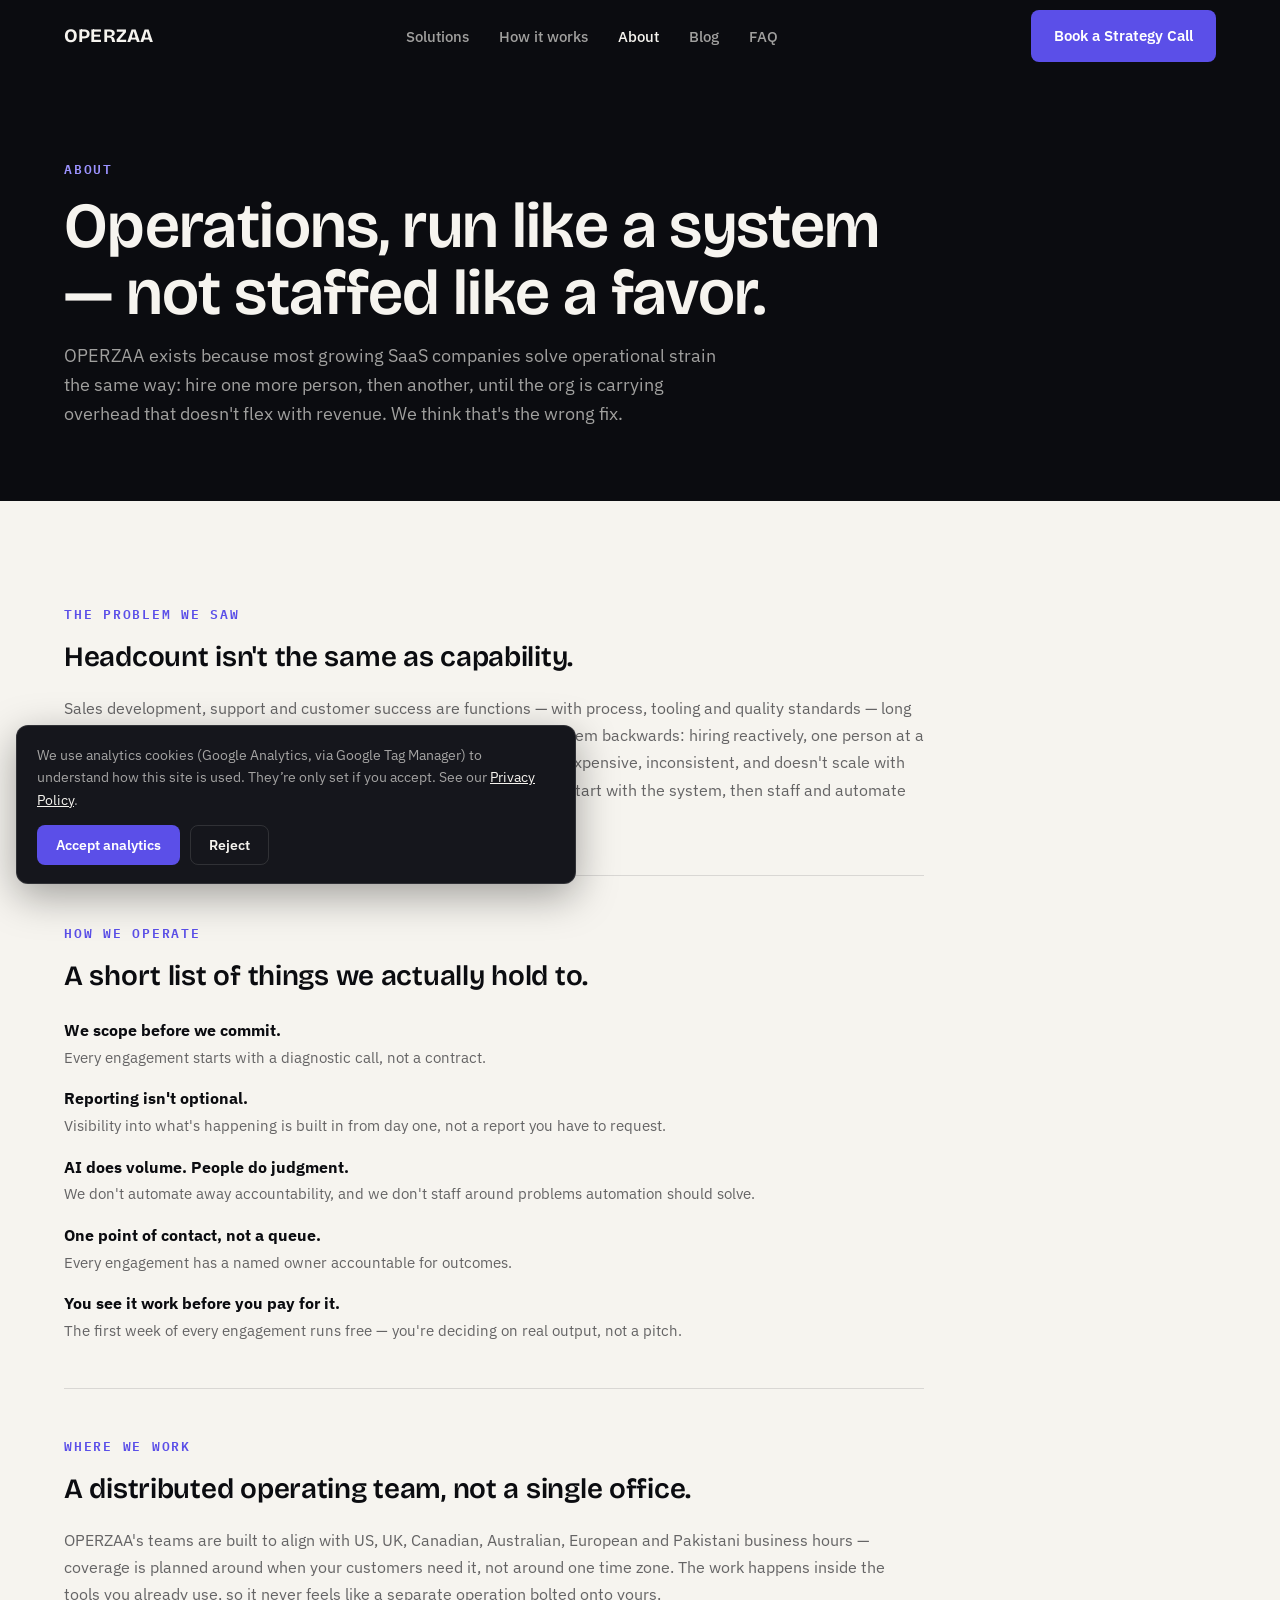
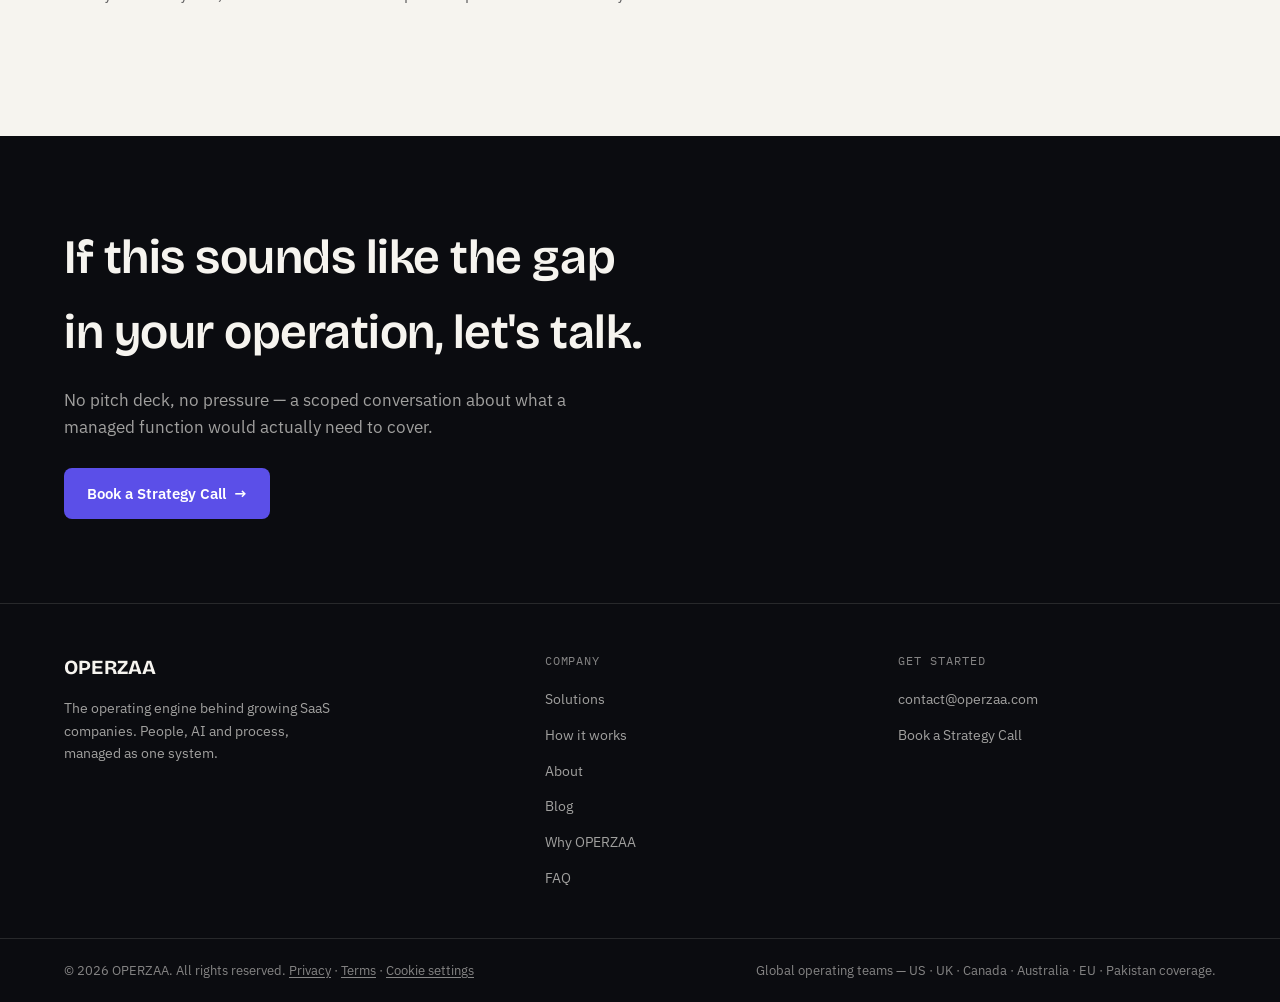
==== about/index.html @ 8b97b8bc "Mention Pakistan in coverage copy on home and about pages Co-Authored-By: Claude Opus 5.5 <noreply@a" ====
<!doctype html>
<html lang="en">
<head>
<meta charset="utf-8">
<meta name="viewport" content="width=device-width, initial-scale=1">
<!-- Google Consent Mode v2 defaults (must run before GTM) + Google Tag Manager -->
<script>
  window.dataLayer = window.dataLayer || [];
  function gtag(){dataLayer.push(arguments);}
  gtag('consent', 'default', {ad_storage:'denied', ad_user_data:'denied', ad_personalization:'denied', analytics_storage:'denied', functionality_storage:'granted', security_storage:'granted', wait_for_update:500});
  try{ if(localStorage.getItem('oz_consent') === 'granted' && navigator.globalPrivacyControl !== true){ gtag('consent', 'update', {analytics_storage:'granted'}); } }catch(e){}
  dataLayer.push({'gtm.start': new Date().getTime(), event: 'gtm.js'});
</script>
<script async src="https://www.googletagmanager.com/gtm.js?id=GTM-ML9MT3TP"></script>
<!-- End Google Tag Manager -->
<title>About — OPERZAA</title>
<meta name="description" content="OPERZAA exists because most growing SaaS companies solve operational strain by hiring one more person at a time. We think that's the wrong fix — here's our approach instead.">
<link rel="icon" href="/favicon.svg" type="image/svg+xml">
<link rel="canonical" href="https://operzaa.com/about/">
<meta property="og:type" content="website">
<meta property="og:url" content="https://operzaa.com/about/">
<meta property="og:title" content="About — OPERZAA">
<meta property="og:description" content="Operations, run like a system — not staffed like a favor.">
<meta name="twitter:card" content="summary">
<meta name="twitter:title" content="About — OPERZAA">
<meta name="twitter:description" content="Operations, run like a system — not staffed like a favor.">
<link rel="preconnect" href="https://fonts.googleapis.com">
<link rel="preconnect" href="https://fonts.gstatic.com" crossorigin>
<link rel="preload" as="style" href="https://fonts.googleapis.com/css2?family=Bricolage+Grotesque:opsz,wght@12..96,500;12..96,600;12..96,700&family=IBM+Plex+Sans:wght@400;500;600&family=IBM+Plex+Mono:wght@500;600&display=swap">
<link rel="stylesheet" href="https://fonts.googleapis.com/css2?family=Bricolage+Grotesque:opsz,wght@12..96,500;12..96,600;12..96,700&family=IBM+Plex+Sans:wght@400;500;600&family=IBM+Plex+Mono:wght@500;600&display=swap" media="print" onload="this.media='all'">
<noscript><link rel="stylesheet" href="https://fonts.googleapis.com/css2?family=Bricolage+Grotesque:opsz,wght@12..96,500;12..96,600;12..96,700&family=IBM+Plex+Sans:wght@400;500;600&family=IBM+Plex+Mono:wght@500;600&display=swap"></noscript>
<style id="site-css">:root{--ink-950:#0B0C10;--ink-900:#15161C;--ink-800:#1F212A;--paper-050:#F6F4EF;--paper-100:#EDEAE1;--paper-200:#E1DDD1;--accent:#5B4FE8;--accent-soft:#9C93FF;--accent-dim:#3A32A6;--good:#2E9E6D;--attention:#B4700C;--on-dark-primary: var(--paper-050);--on-dark-secondary: rgba(246,244,239,.64);--on-dark-faint: rgba(246,244,239,.52);--on-dark-border: rgba(246,244,239,.12);--on-dark-surface: var(--ink-900);--on-dark-surface-2: var(--ink-800);--on-light-primary: var(--ink-950);--on-light-secondary: rgba(11,12,16,.62);--on-light-faint: rgba(11,12,16,.58);--on-light-border: rgba(11,12,16,.12);--on-light-surface: #FFFFFF;--on-light-surface-2: var(--paper-100);--font-display:'Bricolage Grotesque','Hanken Grotesk',system-ui,sans-serif;--font-body:'IBM Plex Sans',system-ui,sans-serif;--font-mono:'IBM Plex Mono','SFMono-Regular',monospace;--gutter: clamp(20px,5vw,64px);--maxw: 1320px;--radius: 10px}*,*::before,*::after{box-sizing:border-box}html{scroll-behavior:smooth}@media (prefers-reduced-motion: reduce){html{scroll-behavior:auto}*{animation-duration:0.001ms !important;animation-iteration-count:1 !important;transition-duration:0.001ms !important}}body{margin:0;background: var(--paper-050);color: var(--on-light-primary);font-family: var(--font-body);font-size:16px;line-height:1.55;-webkit-font-smoothing:antialiased}img{max-width:100%;display:block}h1,h2,h3,h4{font-family:var(--font-display);margin:0;text-wrap:balance;letter-spacing:-0.01em}p{margin:0}a{color:inherit}::selection{background:var(--accent);color:#fff}.mono{font-family:var(--font-mono);letter-spacing:.02em}.eyebrow{font-family:var(--font-mono);font-size:12.5px;letter-spacing:.14em;text-transform:uppercase;font-weight:600}.num{font-variant-numeric:tabular-nums}.zone{padding-block: clamp(64px,10vw,120px)}.zone-tight{padding-block: clamp(44px,7vw,84px)}.wrap{max-width:var(--maxw);margin-inline:auto;padding-inline:var(--gutter)}.z-dark{background:var(--ink-950);color:var(--on-dark-primary)}.z-light{background:var(--paper-050);color:var(--on-light-primary)}.z-ink900{background:var(--ink-900);color:var(--on-dark-primary)}.grid{display:grid;gap:32px}.stack{display:flex;flex-direction:column}.btn{display:inline-flex;align-items:center;gap:8px;font-family:var(--font-body);font-weight:600;font-size:15px;padding:13px 22px;border-radius:8px;border:1px solid transparent;cursor:pointer;text-decoration:none;white-space:nowrap;transition:transform .15s ease,background .15s ease,border-color .15s ease,opacity .15s ease}.btn:active{transform:translateY(1px)}.btn-accent{background:var(--accent);color:#fff}.btn-accent:hover{background:#4C41D6}.btn-ghost-dark{border-color:var(--on-dark-border);color:var(--on-dark-primary);background:transparent}.btn-ghost-dark:hover{border-color:rgba(246,244,239,.32);background:rgba(246,244,239,.04)}.btn-ghost-light{border-color:var(--on-light-border);color:var(--on-light-primary);background:transparent}.btn-ghost-light:hover{border-color:rgba(11,12,16,.28);background:rgba(11,12,16,.03)}.btn-arrow{transition:transform .15s ease}.btn:hover .btn-arrow{transform:translateX(3px)}.section-head{max-width:760px}.section-head .eyebrow{display:block;margin-bottom:14px}.section-head h2{font-size:clamp(28px,3.4vw,40px);font-weight:600;line-height:1.12}.section-head p.lede{margin-top:16px;font-size:17px;line-height:1.6}.on-dark .section-head .eyebrow{color:var(--accent-soft)}.on-light .section-head .eyebrow{color:var(--accent)}.on-dark .section-head p.lede{color:var(--on-dark-secondary)}.on-light .section-head p.lede{color:var(--on-light-secondary)}.reveal{opacity:1;transform:none}@media (prefers-reduced-motion: no-preference){.reveal.reveal-armed{opacity:0;transform:translateY(14px);transition:opacity .6s ease,transform .6s ease}.reveal.reveal-armed.is-visible{opacity:1;transform:none}}.nav{position:fixed;top:0;left:0;right:0;z-index:100;border-bottom:1px solid transparent;transition:background .25s ease,border-color .25s ease,backdrop-filter .25s ease}.nav.is-scrolled{background:rgba(11,12,16,.78);backdrop-filter:blur(10px);border-bottom-color: var(--on-dark-border)}.nav-inner{max-width:var(--maxw);margin-inline:auto;padding-inline:var(--gutter);height:72px;display:flex;align-items:center;justify-content:space-between;gap:24px}.wordmark{font-family:var(--font-display);font-weight:700;font-size:19px;letter-spacing:.01em;color:var(--on-dark-primary);text-decoration:none}.nav-links{display:flex;align-items:center;gap:30px;list-style:none;margin:0;padding:0}.nav-links a{font-size:14.5px;font-weight:500;text-decoration:none;color:var(--on-dark-secondary);transition:color .15s ease}.nav-links a:hover{color:var(--on-dark-primary)}.nav-cta{display:none}@media (min-width:860px){.nav-cta{display:inline-flex}}.nav-links{display:none}@media (min-width:860px){.nav-links{display:flex}}.hero{padding-top:calc(72px + clamp(48px,8vw,96px));padding-bottom:clamp(64px,9vw,110px);background: radial-gradient(1100px 520px at 82% -8%,rgba(91,79,232,.20),transparent 60%),var(--ink-950)}.hero-grid{display:grid;gap:56px;align-items:center}@media (min-width:980px){.hero-grid{grid-template-columns:1.05fr .95fr}}.hero-eyebrow{color:var(--accent-soft);margin-bottom:22px}.hero h1{font-size:clamp(36px,5.2vw,58px);font-weight:600;line-height:1.05;color:var(--on-dark-primary)}.hero-sub{margin-top:22px;max-width:520px;font-size:17.5px;line-height:1.65;color:var(--on-dark-secondary);border-left:2px solid var(--on-dark-border);padding-left:16px}.hero-ctas{display:flex;flex-wrap:wrap;gap:14px;margin-top:34px}.hero-guarantee{margin-top:18px;font-size:13.5px;color:var(--on-dark-faint)}.ops-panel{background:var(--ink-900);border:1px solid var(--on-dark-border);border-radius:14px;overflow:hidden;box-shadow:0 40px 80px -40px rgba(0,0,0,.6)}.ops-head{display:flex;align-items:center;justify-content:space-between;gap:12px;padding:16px 20px;border-bottom:1px solid var(--on-dark-border)}.ops-title{font-size:13.5px;font-weight:600;color:var(--on-dark-primary)}.ops-tag{display:inline-flex;align-items:center;gap:7px;font-size:11px;font-weight:600;letter-spacing:.06em;text-transform:uppercase;color:var(--on-dark-faint)}.ops-dot{width:6px;height:6px;border-radius:50%;background:var(--accent-soft)}@media (prefers-reduced-motion: no-preference){.ops-dot{animation:pulse 2.4s ease-in-out infinite}}@keyframes pulse{0%,100%{opacity:1}50%{opacity:.35}}.ops-body{padding:20px}.ops-stats{display:grid;grid-template-columns:repeat(3,1fr);gap:1px;background:var(--on-dark-border);border:1px solid var(--on-dark-border);border-radius:10px;overflow:hidden}.ops-stat{background:var(--ink-900);padding:14px 16px}.ops-stat .lbl{font-size:11px;color:var(--on-dark-faint);text-transform:uppercase;letter-spacing:.06em;font-weight:600}.ops-stat .val{font-family:var(--font-mono);font-size:22px;font-weight:600;color:var(--on-dark-primary);margin-top:6px}.ops-stat .delta{font-size:12px;margin-top:4px;font-weight:600}.ops-stat .delta.good{color:var(--good)}.ops-fn-list{display:flex;flex-direction:column;gap:1px;background:var(--on-dark-border);border:1px solid var(--on-dark-border);border-radius:10px;overflow:hidden}.ops-fn-row{display:grid;grid-template-columns:auto 1fr auto;align-items:center;gap:12px;background:var(--ink-900);padding:11px 14px}.ops-fn-name{font-size:12.5px;font-weight:600;color:var(--on-dark-primary);min-width:108px}.ops-fn-metric{font-family:var(--font-mono);font-size:12px;color:var(--on-dark-faint);text-align:right}.ops-spark{margin-top:18px}.ops-spark .lbl{font-size:11px;color:var(--on-dark-faint);text-transform:uppercase;letter-spacing:.06em;font-weight:600;margin-bottom:10px;display:block}.ops-queue{margin-top:18px;display:flex;flex-direction:column;gap:8px}.ops-row{display:flex;align-items:center;gap:10px;font-size:13px;color:var(--on-dark-secondary);padding:9px 10px;border:1px solid var(--on-dark-border);border-radius:8px}.pill{font-size:10.5px;font-weight:700;letter-spacing:.05em;text-transform:uppercase;padding:3px 8px;border-radius:20px;display:inline-flex;align-items:center;gap:5px;flex-shrink:0}.pill::before{content:'';width:6px;height:6px;border-radius:50%;background:currentColor}.pill-good{background:rgba(46,158,109,.14);color:#3BB37E}.pill-progress{background:rgba(156,147,255,.16);color:var(--accent-soft)}.pill-attention{background:rgba(180,112,12,.16);color:#E0A64C}.ops-row .rt{margin-left:auto;font-family:var(--font-mono);font-size:11.5px;color:var(--on-dark-faint)}.ops-caption{margin-top:16px;font-size:11.5px;color:var(--on-dark-faint);font-style:italic}.ops-funnel{margin-top:18px;display:flex;flex-direction:column;gap:8px}.ops-funnel-row{display:grid;grid-template-columns:112px 1fr 40px;align-items:center;gap:10px}.ops-funnel-row .fl{font-size:12px;color:var(--on-dark-secondary)}.ops-funnel-track{height:8px;background:rgba(246,244,239,.07);border-radius:4px;overflow:hidden}.ops-funnel-fill{height:100%;border-radius:4px;background:linear-gradient(90deg,var(--accent-dim),var(--accent))}.ops-funnel-row .fv{font-family:var(--font-mono);font-size:12px;color:var(--on-dark-faint);text-align:right}.strip{border-top:1px solid var(--on-dark-border)}.strip-inner{display:grid;gap:22px}@media (min-width:760px){.strip-inner{grid-template-columns:repeat(3,1fr)}}.strip-item{font-size:14.5px;color:var(--on-dark-secondary);padding-block:22px;border-top:1px solid var(--on-dark-border)}@media (min-width:760px){.strip-item{border-top:none;border-left:1px solid var(--on-dark-border);padding-left:22px;padding-block:0}.strip-item:first-child{border-left:none;padding-left:0}}.strip-item strong{display:block;color:var(--on-dark-primary);font-weight:600;margin-bottom:4px}.cascade-dark{background:var(--ink-950);color:var(--on-dark-primary);padding-top:clamp(72px,10vw,120px);padding-bottom:0}.cascade-line{display:flex;flex-direction:column;align-items:flex-start;gap:0;max-width:760px}.cascade-step{position:relative;padding-left:34px;padding-block:20px}.cascade-step::before{content:'';position:absolute;left:5px;top:28px;width:9px;height:9px;border-radius:50%;background:var(--on-dark-faint);border:2px solid var(--ink-950)}.cascade-step::after{content:'';position:absolute;left:9px;top:38px;bottom:-20px;width:1px;background:var(--on-dark-border)}.cascade-step:last-child::after{display:none}.cascade-step p{font-size:clamp(19px,2.4vw,25px);font-weight:500;color:var(--on-dark-primary);line-height:1.35}.cascade-step.symptoms p{font-size:16.5px;font-weight:400;color:var(--on-dark-secondary);line-height:1.7;max-width:600px}.cascade-pivot{position:relative;margin-top:8px;background:var(--paper-050);color:var(--on-light-primary);border-radius:22px 22px 0 0;padding:clamp(48px,7vw,72px) 0 clamp(56px,8vw,90px)}.cascade-pivot::before{content:'';position:absolute;left:34px;top:-1px;width:1px;height:36px;background:var(--accent)}.cascade-brand{padding-left:34px;position:relative}.cascade-brand::before{content:'';position:absolute;left:5px;top:8px;width:11px;height:11px;border-radius:50%;background:var(--accent);box-shadow:0 0 0 5px rgba(91,79,232,.16)}.cascade-brand .word{font-family:var(--font-display);font-weight:700;font-size:clamp(28px,4vw,40px);letter-spacing:.01em}.cascade-brand .desc{margin-top:10px;font-size:16.5px;color:var(--on-light-secondary);max-width:520px}.cascade-outcome{margin-top:30px;padding-left:34px;font-family:var(--font-display);font-weight:600;font-size:clamp(24px,3vw,32px);color:var(--on-light-primary);max-width:640px;text-wrap:balance}.model-flow{display:flex;flex-direction:column;align-items:center;margin-top:56px;text-align:center}.model-node-label{font-family:var(--font-mono);font-size:12px;font-weight:600;letter-spacing:.06em;text-transform:uppercase;color:var(--on-light-secondary);border:1px solid var(--on-light-border);border-radius:20px;padding:9px 20px;background:var(--on-light-surface);display:inline-block}.model-connector{width:1px;height:30px;background:var(--on-light-border)}.model-core{margin-block:2px;display:flex;flex-direction:column;align-items:center}.model-core-word{font-family:var(--font-display);font-weight:700;font-size:clamp(26px,3.6vw,36px);color:var(--on-light-primary);letter-spacing:.01em}.model-core-caption{margin-top:8px;font-size:13px;color:var(--accent);font-weight:600}.model-functions-wrap{position:relative;width:100%;max-width:940px;margin-top:30px;padding-top:28px;border-top:1px solid var(--accent)}.model-functions{display:grid;grid-template-columns:repeat(5,1fr);gap:14px}@media (max-width:900px){.model-functions{grid-template-columns:repeat(2,1fr)}}@media (max-width:520px){.model-functions{grid-template-columns:1fr}}.model-fn{position:relative;border:1px solid var(--on-light-border);border-radius:12px;padding:18px 16px;background:var(--on-light-surface);text-align:left}.model-fn::before{content:'';position:absolute;top:-29px;left:50%;width:1px;height:28px;background:var(--accent);transform:translateX(-50%)}@media (max-width:900px){.model-fn::before{display:none}.model-functions-wrap{border-top-color:var(--on-light-border)}.model-fn{border-top:2px solid var(--accent)}}.fn-label{display:block;font-size:14.5px;font-weight:600;color:var(--on-light-primary)}.fn-desc{display:block;margin-top:6px;font-size:12.5px;color:var(--on-light-secondary)}.tabs{display:flex;flex-wrap:wrap;gap:8px;margin-top:44px;border-bottom:1px solid var(--on-light-border);padding-bottom:0}.tab-btn{font-family:var(--font-body);font-weight:600;font-size:14.5px;padding:12px 4px;margin-right:26px;background:none;border:none;cursor:pointer;color:var(--on-light-faint);border-bottom:2px solid transparent;margin-bottom:-1px;transition:color .15s ease,border-color .15s ease}.tab-btn:hover{color:var(--on-light-primary)}.tab-btn[aria-selected="true"]{color:var(--on-light-primary);border-bottom-color:var(--accent)}.tab-panel{display:none;padding-top:34px}.tab-panel.is-active{display:block}.tab-panel .intro{font-size:18px;line-height:1.6;max-width:660px;color:var(--on-light-primary)}.cap-list{display:flex;flex-wrap:wrap;gap:9px;margin-top:24px}.cap-tag{font-size:13px;font-weight:500;padding:8px 14px;border-radius:20px;border:1px solid var(--on-light-border);color:var(--on-light-secondary);background:var(--on-light-surface)}.team-banner{margin-top:56px;padding:28px 30px;border:1px solid var(--on-light-border);border-radius:14px;background:var(--paper-100);display:grid;gap:16px}@media (min-width:760px){.team-banner{grid-template-columns:auto 1fr;align-items:center}}.team-banner .kicker{font-family:var(--font-mono);font-size:11.5px;font-weight:600;letter-spacing:.08em;text-transform:uppercase;color:var(--accent);white-space:nowrap}.team-banner p{font-size:15px;line-height:1.6;color:var(--on-light-secondary)}.team-banner strong{color:var(--on-light-primary)}.split{display:grid;gap:0;margin-top:52px;border:1px solid var(--on-dark-border);border-radius:14px;overflow:hidden}@media (min-width:820px){.split{grid-template-columns:1fr 1fr}}.split-col{padding:34px 32px}.split-col.human{background:var(--ink-900)}.split-col.ai{background:var(--ink-950);border-top:1px solid var(--on-dark-border)}@media (min-width:820px){.split-col.ai{border-top:none;border-left:1px solid var(--on-dark-border)}}.split-col .kicker{font-family:var(--font-mono);font-size:12px;letter-spacing:.1em;text-transform:uppercase;font-weight:600;color:var(--accent-soft)}.split-col h3{margin-top:14px;font-size:22px;font-weight:600;color:var(--on-dark-primary)}.split-col ul{list-style:none;margin:18px 0 0;padding:0;display:flex;flex-direction:column;gap:11px}.split-col li{font-size:14.5px;color:var(--on-dark-secondary);padding-left:18px;position:relative}.split-col li::before{content:'—';position:absolute;left:0;color:var(--on-dark-faint)}.split-note{padding:22px 32px;background:var(--ink-800);font-size:14px;color:var(--on-dark-secondary);border-top:1px solid var(--on-dark-border)}.split-note strong{color:var(--on-dark-primary)}.steps{margin-top:48px;display:grid;gap:0}.step{display:grid;grid-template-columns:56px 1fr;gap:24px;padding-block:26px;border-top:1px solid var(--on-light-border)}.step:last-child{border-bottom:1px solid var(--on-light-border)}.step .idx{font-family:var(--font-mono);font-size:14px;color:var(--accent);font-weight:600;padding-top:2px}.step h3{font-size:18px;font-weight:600}.step p{margin-top:8px;font-size:14.5px;line-height:1.65;color:var(--on-light-secondary);max-width:600px}.fit-grid{display:grid;gap:16px;margin-top:40px}@media (min-width:760px){.fit-grid{grid-template-columns:1fr 1fr}}.fit-item{display:flex;gap:14px;padding:20px 22px;border:1px solid var(--on-light-border);border-radius:12px;background:var(--on-light-surface)}.fit-check{flex-shrink:0;width:20px;height:20px;margin-top:2px;color:var(--accent)}.fit-item p{font-size:14.5px;line-height:1.55;color:var(--on-light-secondary)}.fit-item strong{color:var(--on-light-primary);display:block;font-size:14.5px;margin-bottom:3px}.quad{display:grid;gap:1px;background:var(--on-dark-border);border:1px solid var(--on-dark-border);border-radius:14px;overflow:hidden;margin-top:48px}@media (min-width:760px){.quad{grid-template-columns:repeat(2,1fr)}}.quad-item{background:var(--ink-900);padding:28px 30px}.quad-item .not{font-size:14px;color:var(--on-dark-faint);text-decoration:line-through;text-decoration-color:rgba(246,244,239,.3)}.quad-item .is{margin-top:8px;font-family:var(--font-display);font-size:20px;font-weight:600;color:var(--on-dark-primary)}.fit-line{margin-top:32px;font-size:14.5px;line-height:1.6;color:var(--on-dark-secondary);max-width:680px}.proof-box{margin-top:40px;border:1px solid var(--on-light-border);border-radius:14px;padding:clamp(28px,4vw,44px);background:var(--on-light-surface);display:grid;gap:28px}@media (min-width:900px){.proof-box{grid-template-columns:1fr 1fr}}.proof-box h3{font-size:20px;font-weight:600;max-width:360px}.proof-list{display:flex;flex-direction:column;gap:16px}.proof-list-item{display:flex;gap:12px;font-size:14.5px;line-height:1.6;color:var(--on-light-secondary)}.proof-list-item .mk{font-family:var(--font-mono);color:var(--accent);font-weight:600;flex-shrink:0}.faq{margin-top:40px;border-top:1px solid var(--on-light-border)}.faq details{border-bottom:1px solid var(--on-light-border);padding-block:20px}.faq summary{cursor:pointer;list-style:none;display:flex;align-items:center;justify-content:space-between;gap:20px;font-size:16.5px;font-weight:500;color:var(--on-light-primary)}.faq summary::-webkit-details-marker{display:none}.faq summary .plus{font-family:var(--font-mono);font-size:20px;color:var(--on-light-faint);flex-shrink:0;transition:transform .2s ease}.faq details[open] summary .plus{transform:rotate(45deg)}.faq .a{margin-top:14px;font-size:14.5px;line-height:1.7;color:var(--on-light-secondary);max-width:680px}.final-cta{text-align:left}.final-cta h2{font-size:clamp(30px,4.4vw,48px);font-weight:600;max-width:720px;color:var(--on-dark-primary)}.final-cta p.lede{margin-top:18px;font-size:17px;color:var(--on-dark-secondary);max-width:560px}.final-ctas{display:flex;flex-wrap:wrap;gap:14px;margin-top:34px}.footer{border-top:1px solid var(--on-dark-border)}.footer-top{display:grid;gap:36px;padding-block:48px}@media (min-width:760px){.footer-top{grid-template-columns:1.4fr 1fr 1fr}}.footer-brand .wordmark{font-size:20px}.footer-brand p{margin-top:14px;font-size:14px;color:var(--on-dark-secondary);max-width:280px;line-height:1.6}.footer-col .h{font-family:var(--font-mono);font-size:11.5px;letter-spacing:.08em;text-transform:uppercase;color:var(--on-dark-faint);margin-bottom:16px}.footer-col ul{list-style:none;margin:0;padding:0;display:flex;flex-direction:column;gap:11px}.footer-col a{font-size:14px;color:var(--on-dark-secondary);text-decoration:none}.footer-col a:hover{color:var(--on-dark-primary)}.footer-bottom{display:flex;flex-wrap:wrap;gap:12px;justify-content:space-between;padding-block:22px;border-top:1px solid var(--on-dark-border);font-size:12.5px;color:var(--on-dark-faint)}.on-light .eyebrow{color:var(--accent)}.on-dark .eyebrow{color:var(--accent-soft)}.section-head h2,.section-head h1{font-size:clamp(28px,3.4vw,40px);font-weight:600;line-height:1.12;font-family:var(--font-display);margin:0;text-wrap:balance;letter-spacing:-0.01em}.nav-mobile{display:block;position:relative}@media (min-width:860px){.nav-mobile{display:none}}.nav-mobile summary{list-style:none;cursor:pointer;color:var(--on-dark-primary);width:32px;height:32px;display:flex;align-items:center;justify-content:center}.nav-mobile summary::-webkit-details-marker{display:none}.nav-burger-lines{display:flex;flex-direction:column;gap:5px;width:20px}.nav-burger-lines span{display:block;height:1.5px;background:var(--on-dark-primary);border-radius:1px}.nav-mobile[open] .nav-burger-lines span:nth-child(1){transform:translateY(6.5px) rotate(45deg)}.nav-mobile[open] .nav-burger-lines span:nth-child(2){opacity:0}.nav-mobile[open] .nav-burger-lines span:nth-child(3){transform:translateY(-6.5px) rotate(-45deg)}.nav-mobile-panel{position:fixed;top:72px;left:0;right:0;background:var(--ink-950);border-bottom:1px solid var(--on-dark-border);padding:8px var(--gutter) 24px;display:flex;flex-direction:column}.nav-mobile-panel a{padding:14px 0;font-size:16px;font-weight:500;color:var(--on-dark-secondary);text-decoration:none;border-bottom:1px solid var(--on-dark-border)}.nav-mobile-panel a:last-of-type{border-bottom:none}.nav-mobile-panel .btn{margin-top:16px;justify-content:center}.nav-links a[aria-current="page"]{color:var(--on-dark-primary)}.page-header{padding-top:calc(72px + clamp(44px,8vw,88px));padding-bottom:clamp(44px,7vw,72px)}.page-header .section-head{max-width:920px}.page-header .section-head h1{font-size:clamp(38px,5.6vw,64px);line-height:1.04}.page-header .section-head p.lede{max-width:660px;font-size:18px}.solutions-detail{display:flex;flex-direction:column;margin-top:8px}.solution-block{padding-block:44px;border-top:1px solid var(--on-light-border)}.solution-block:first-child{border-top:none;padding-top:16px}.solution-block-head{display:flex;flex-direction:column;gap:10px;max-width:760px}.solution-block-head h2{font-size:clamp(22px,2.6vw,28px);font-weight:600}.solution-intro{margin-top:14px;font-size:16px;line-height:1.65;color:var(--on-light-secondary);max-width:740px}.page-cta{margin-top:56px;display:flex;justify-content:flex-start}.workflow-stages{display:flex;align-items:stretch;gap:0;margin-top:2px;flex-wrap:wrap}.wf-stage{flex:1 1 190px;min-width:170px;background:var(--ink-950);border:1px solid var(--on-dark-border);border-radius:10px;padding:16px;display:flex;flex-direction:column;gap:8px}.wf-num{font-family:var(--font-mono);font-size:11px;color:var(--on-dark-faint);font-weight:600}.wf-pill{align-self:flex-start;font-size:10px;font-weight:700;letter-spacing:.05em;text-transform:uppercase;padding:3px 9px;border-radius:20px}.wf-pill-in{background:rgba(246,244,239,.10);color:var(--on-dark-secondary)}.wf-pill-ai{background:rgba(156,147,255,.18);color:var(--accent-soft)}.wf-pill-handoff{background:rgba(180,112,12,.16);color:#E0A64C}.wf-pill-human{background:rgba(46,158,109,.16);color:var(--good)}.wf-desc{font-size:13px;color:var(--on-dark-primary);line-height:1.5}.wf-meta{font-size:11px;color:var(--on-dark-faint);font-family:var(--font-mono);margin-top:auto;padding-top:4px}.wf-arrow{display:flex;align-items:center;justify-content:center;padding-inline:8px;color:var(--on-dark-faint);font-size:16px;flex:0 0 auto}@media (max-width:760px){.workflow-stages{flex-direction:column}.wf-arrow{transform:rotate(90deg);padding-block:2px;align-self:center}}.steps-detail{display:flex;flex-direction:column;margin-top:8px}.step-detail{padding-block:40px;border-top:1px solid var(--on-light-border)}.step-detail:first-child{border-top:none;padding-top:16px}.step-detail-head{display:flex;align-items:baseline;gap:16px}.step-detail-head .idx{font-family:var(--font-mono);font-size:14px;color:var(--accent);font-weight:600}.step-detail-head h2{font-size:clamp(20px,2.4vw,26px);font-weight:600}.step-detail-body{margin-top:12px;font-size:16px;line-height:1.65;color:var(--on-light-secondary);max-width:740px}.step-sub{display:grid;gap:20px;margin-top:22px;max-width:860px}@media (min-width:700px){.step-sub{grid-template-columns:1fr 1fr}}.step-sub-label{display:block;font-family:var(--font-mono);font-size:11px;font-weight:600;letter-spacing:.06em;text-transform:uppercase;color:var(--on-light-faint);margin-bottom:6px}.step-sub p{font-size:13.5px;line-height:1.6;color:var(--on-light-secondary)}.diag-list{display:flex;flex-direction:column;gap:16px;margin-top:32px;max-width:820px}.diag-item{display:flex;gap:14px;font-size:15px;line-height:1.6;color:var(--on-dark-secondary)}.diag-item .mk{font-family:var(--font-mono);color:var(--accent-soft);font-weight:600;flex-shrink:0}.about-block{padding-block:44px;border-top:1px solid var(--on-light-border);max-width:860px}.about-block:first-child{border-top:none;padding-top:16px}.about-block h2{margin-top:10px;font-size:clamp(22px,2.6vw,28px);font-weight:600}.about-block>p{margin-top:16px;font-size:16px;line-height:1.7;color:var(--on-light-secondary)}.principle-list{display:flex;flex-direction:column;gap:16px;margin-top:20px}.principle-item{font-size:15px;line-height:1.65;color:var(--on-light-secondary)}.principle-item strong{color:var(--on-light-primary);display:block;margin-bottom:2px;font-size:15.5px}.sol-preview-grid{display:grid;gap:14px;margin-top:40px}@media (min-width:700px){.sol-preview-grid{grid-template-columns:repeat(3,1fr)}}@media (min-width:1000px){.sol-preview-grid{grid-template-columns:repeat(5,1fr)}}.sol-preview-card{border:1px solid var(--on-light-border);border-radius:12px;padding:18px 16px;background:var(--on-light-surface)}.sol-preview-card .fn-label{display:block;font-size:14px;font-weight:600;color:var(--on-light-primary)}.sol-preview-card .fn-desc{display:block;margin-top:6px;font-size:12.5px;line-height:1.5;color:var(--on-light-secondary)}.blog-grid{display:flex;flex-direction:column;margin-top:8px}.blog-card{display:block;padding-block:32px;border-top:1px solid var(--on-light-border);text-decoration:none;color:inherit}.blog-card:first-child{border-top:none;padding-top:16px}.blog-card time{font-family:var(--font-mono);font-size:12px;font-weight:600;letter-spacing:.06em;text-transform:uppercase;color:var(--on-light-faint)}.blog-card h2{margin-top:10px;font-size:clamp(20px,2.4vw,26px);font-weight:600;color:var(--on-light-primary)}.blog-card p{margin-top:10px;font-size:15px;line-height:1.65;color:var(--on-light-secondary);max-width:700px}.blog-card .read-more{display:inline-block;margin-top:14px;font-size:13.5px;font-weight:600;color:var(--accent)}.blog-empty{padding-block:32px;border-top:1px solid var(--on-light-border);font-size:15px;color:var(--on-light-secondary);max-width:600px}.article-meta{display:flex;gap:10px;align-items:center;font-family:var(--font-mono);font-size:12px;font-weight:600;letter-spacing:.06em;text-transform:uppercase;color:var(--on-dark-faint)}.article-body{max-width:720px;margin-top:8px}.article-body p{font-size:16.5px;line-height:1.75;color:var(--on-light-secondary);margin-top:20px}.article-body p:first-child{margin-top:0}.article-body h2{margin-top:40px;font-size:clamp(21px,2.4vw,26px);font-weight:600;color:var(--on-light-primary)}.article-body strong{color:var(--on-light-primary)}.article-back{display:inline-block;margin-bottom:24px;font-size:13.5px;font-weight:600;color:var(--accent);text-decoration:none}.contact-grid{display:grid;gap:40px}@media (min-width:900px){.contact-grid{grid-template-columns:1.3fr .7fr;gap:64px}}.contact-form{display:grid;gap:18px;max-width:720px}@media (min-width:640px){.contact-form .row-2{display:grid;grid-template-columns:1fr 1fr;gap:18px}}.contact-form .row-2{display:grid;gap:18px}.field{display:flex;flex-direction:column;gap:7px}.field label{font-size:14px;font-weight:600;color:var(--on-light-primary)}.field .opt{font-weight:400;color:var(--on-light-faint)}.field input,.field select,.field textarea{font:inherit;font-size:16px;color:var(--on-light-primary);background:var(--on-light-surface);border:1px solid rgba(11,12,16,.28);border-radius:8px;padding:12px 14px;width:100%}.field textarea{min-height:140px;resize:vertical}.field input:focus,.field select:focus,.field textarea:focus{outline:2px solid var(--accent);outline-offset:1px;border-color:var(--accent)}.form-hp{position:absolute;left:-9999px;width:1px;height:1px;overflow:hidden}.form-note{font-size:13.5px;line-height:1.6;color:var(--on-light-secondary)}.form-note a{color:var(--accent)}.contact-form .btn{justify-self:start}.contact-aside{display:flex;flex-direction:column;gap:22px;font-size:15px;line-height:1.65;color:var(--on-light-secondary)}.contact-aside h2{font-size:20px;font-weight:600;color:var(--on-light-primary);margin-bottom:6px}.contact-aside a{color:var(--accent);font-weight:600}.cc-banner{position:fixed;left:16px;right:16px;bottom:16px;z-index:100;max-width:560px;background:var(--ink-900);color:var(--on-dark-primary);border:1px solid var(--on-dark-border);border-radius:12px;padding:18px 20px;box-shadow:0 12px 40px rgba(0,0,0,.35);font-size:14px;line-height:1.6}.cc-banner p{color:var(--on-dark-secondary)}.cc-banner a{color:var(--on-dark-primary)}.cc-actions{display:flex;flex-wrap:wrap;gap:10px;margin-top:14px}.cc-actions .btn{padding:10px 18px;font-size:14px}.cc-link{background:none;border:0;padding:0;font:inherit;color:inherit;text-decoration:underline;text-underline-offset:2px;cursor:pointer}</style>
</head>
<body>
<!-- Google Tag Manager (noscript) -->
<noscript><iframe src="https://www.googletagmanager.com/ns.html?id=GTM-ML9MT3TP" height="0" width="0" style="display:none;visibility:hidden"></iframe></noscript>
<!-- End Google Tag Manager (noscript) -->
<nav class="nav" id="nav">
  <div class="nav-inner">
    <a href="/" class="wordmark">OPERZAA</a>
    <ul class="nav-links" id="navLinks">
      <li><a href="/solutions/">Solutions</a></li>
      <li><a href="/how-it-works/">How it works</a></li>
      <li><a href="/about/" aria-current="page">About</a></li>
      <li><a href="/blog/">Blog</a></li>
      <li><a href="/#faq">FAQ</a></li>
    </ul>
    <a href="/contact/" class="btn btn-accent nav-cta">Book a Strategy Call</a>
    <details class="nav-mobile" id="navMobile">
      <summary aria-label="Open menu"><span class="nav-burger-lines"><span></span><span></span><span></span></span></summary>
      <div class="nav-mobile-panel">
        <a href="/solutions/">Solutions</a>
        <a href="/how-it-works/">How it works</a>
        <a href="/about/">About</a>
        <a href="/blog/">Blog</a>
        <a href="/#faq">FAQ</a>
        <a href="/contact/" class="btn btn-accent">Book a Strategy Call</a>
      </div>
    </details>
  </div>
</nav>
<main>
  <div class="page-header z-dark on-dark">
    <div class="wrap">
      <div class="section-head">
        <span class="eyebrow">About</span>
        <h1>Operations, run like a system — not staffed like a favor.</h1>
        <p class="lede">OPERZAA exists because most growing SaaS companies solve operational strain the same way: hire one more person, then another, until the org is carrying overhead that doesn't flex with revenue. We think that's the wrong fix.</p>
      </div>
    </div>
  </div>

  <section class="zone-tight z-light on-light">
    <div class="wrap">

      <div class="about-block">
        <span class="eyebrow">The problem we saw</span>
        <h2>Headcount isn't the same as capability.</h2>
        <p>Sales development, support and customer success are functions — with process, tooling and quality standards — long before they're a headcount line. Most growing SaaS companies build them backwards: hiring reactively, one person at a time, without the system around them. The result is a function that's expensive, inconsistent, and doesn't scale with the business. We built OPERZAA to fix that from the other direction — start with the system, then staff and automate around it.</p>
      </div>

      <div class="about-block">
        <span class="eyebrow">How we operate</span>
        <h2>A short list of things we actually hold to.</h2>
        <div class="principle-list">
          <div class="principle-item"><strong>We scope before we commit.</strong> Every engagement starts with a diagnostic call, not a contract.</div>
          <div class="principle-item"><strong>Reporting isn't optional.</strong> Visibility into what's happening is built in from day one, not a report you have to request.</div>
          <div class="principle-item"><strong>AI does volume. People do judgment.</strong> We don't automate away accountability, and we don't staff around problems automation should solve.</div>
          <div class="principle-item"><strong>One point of contact, not a queue.</strong> Every engagement has a named owner accountable for outcomes.</div>
          <div class="principle-item"><strong>You see it work before you pay for it.</strong> The first week of every engagement runs free — you're deciding on real output, not a pitch.</div>
        </div>
      </div>

      <div class="about-block">
        <span class="eyebrow">Where we work</span>
        <h2>A distributed operating team, not a single office.</h2>
        <p>OPERZAA's teams are built to align with US, UK, Canadian, Australian, European and Pakistani business hours — coverage is planned around when your customers need it, not around one time zone. The work happens inside the tools you already use, so it never feels like a separate operation bolted onto yours.</p>
      </div>

    </div>
  </section>

  <section class="zone-tight z-dark on-dark">
    <div class="wrap final-cta">
      <h2>If this sounds like the gap in your operation, let's talk.</h2>
      <p class="lede">No pitch deck, no pressure — a scoped conversation about what a managed function would actually need to cover.</p>
      <div class="final-ctas" style="margin-top:28px;">
        <a href="/contact/" class="btn btn-accent">Book a Strategy Call <span class="btn-arrow">→</span></a>
      </div>
    </div>
  </section>

</main>
  <footer class="footer z-dark on-dark">
    <div class="wrap footer-top">
      <div class="footer-brand">
        <a href="/" class="wordmark">OPERZAA</a>
        <p>The operating engine behind growing SaaS companies. People, AI and process, managed as one system.</p>
      </div>
      <div class="footer-col">
        <div class="h">Company</div>
        <ul>
          <li><a href="/solutions/">Solutions</a></li>
          <li><a href="/how-it-works/">How it works</a></li>
          <li><a href="/about/">About</a></li>
          <li><a href="/blog/">Blog</a></li>
          <li><a href="/#why-operzaa">Why OPERZAA</a></li>
          <li><a href="/#faq">FAQ</a></li>
        </ul>
      </div>
      <div class="footer-col">
        <div class="h">Get started</div>
        <ul>
          <li><a href="mailto:contact@operzaa.com">contact@operzaa.com</a></li>
          <li><a href="/contact/">Book a Strategy Call</a></li>
        </ul>
      </div>
    </div>
    <div class="wrap footer-bottom">
      <span>© 2026 OPERZAA. All rights reserved. <a href="/privacy/" style="color:inherit; text-decoration:underline; text-underline-offset:2px;">Privacy</a> · <a href="/terms/" style="color:inherit; text-decoration:underline; text-underline-offset:2px;">Terms</a> · <button type="button" class="cc-link" data-cookie-settings>Cookie settings</button></span>
      <span>Global operating teams — US · UK · Canada · Australia · EU · Pakistan coverage.</span>
    </div>
  </footer>
<script src="/assets/main.js" defer></script>
</body>
</html>
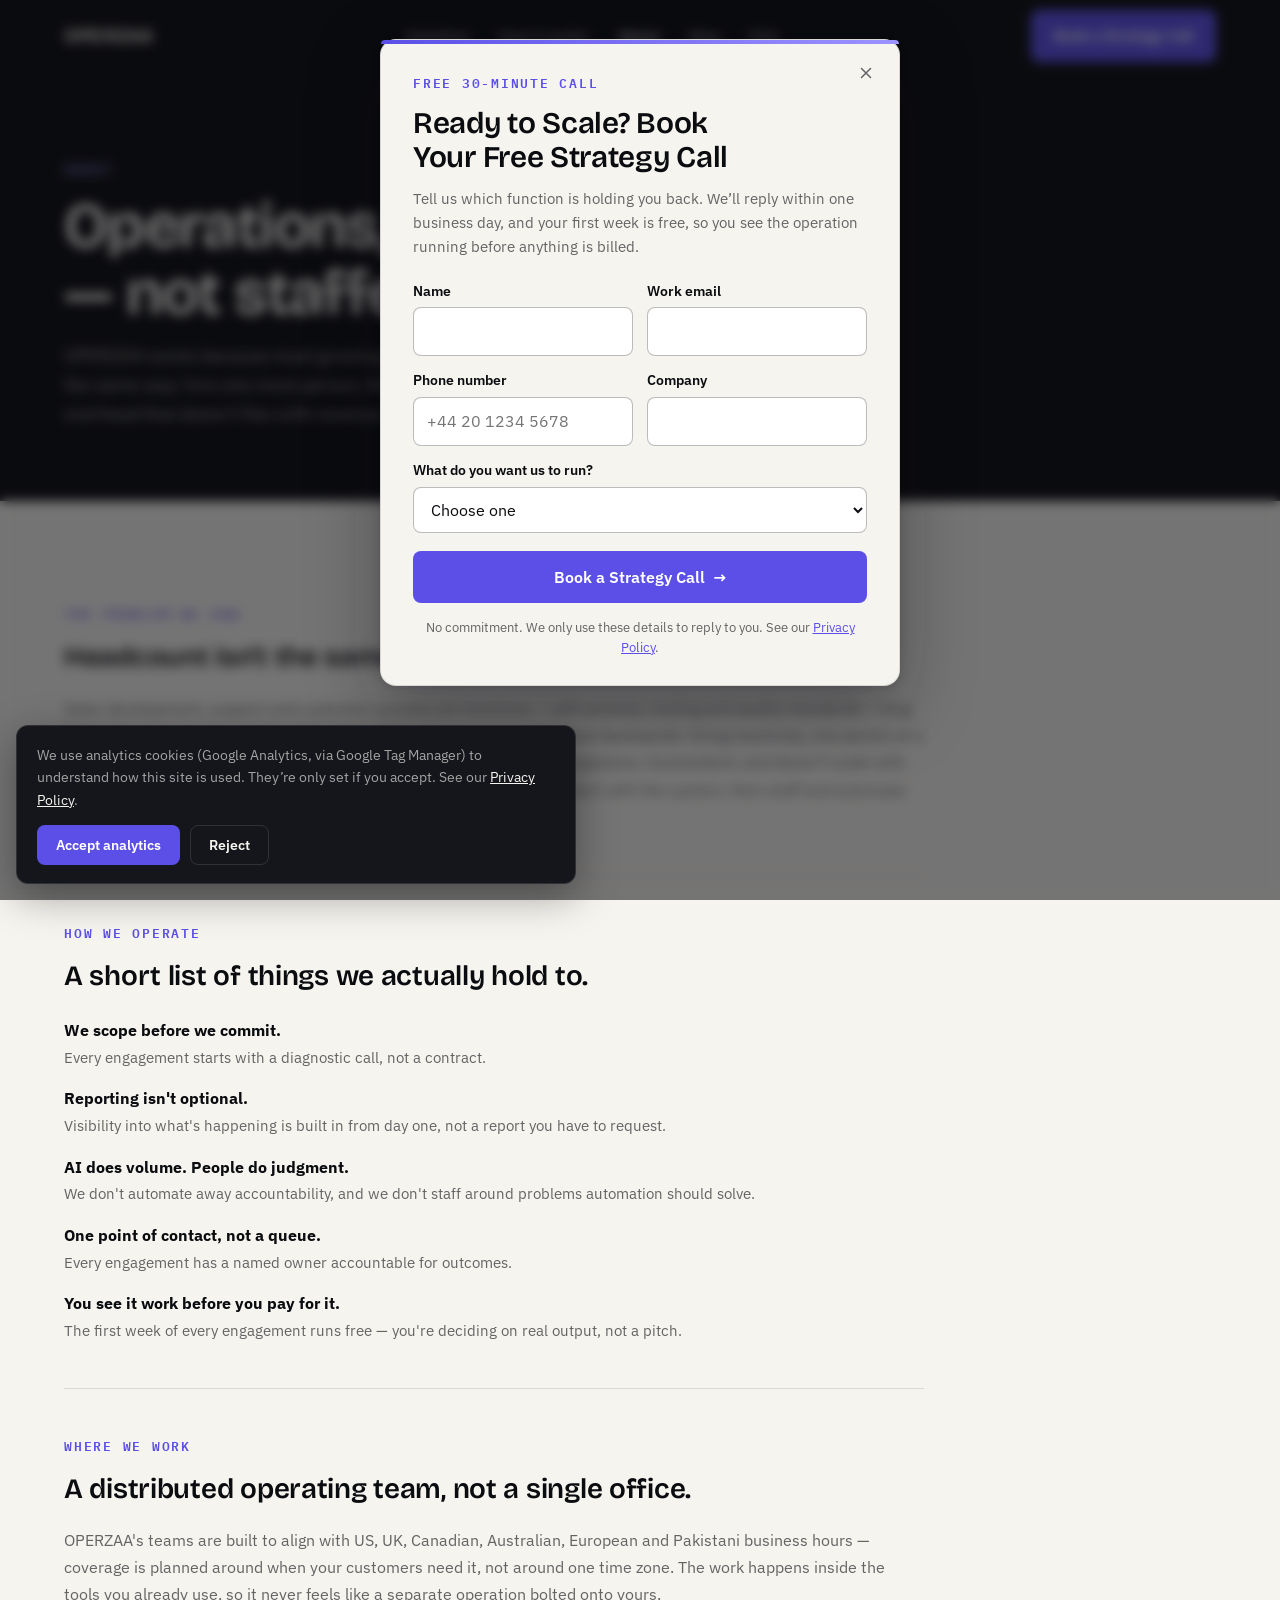
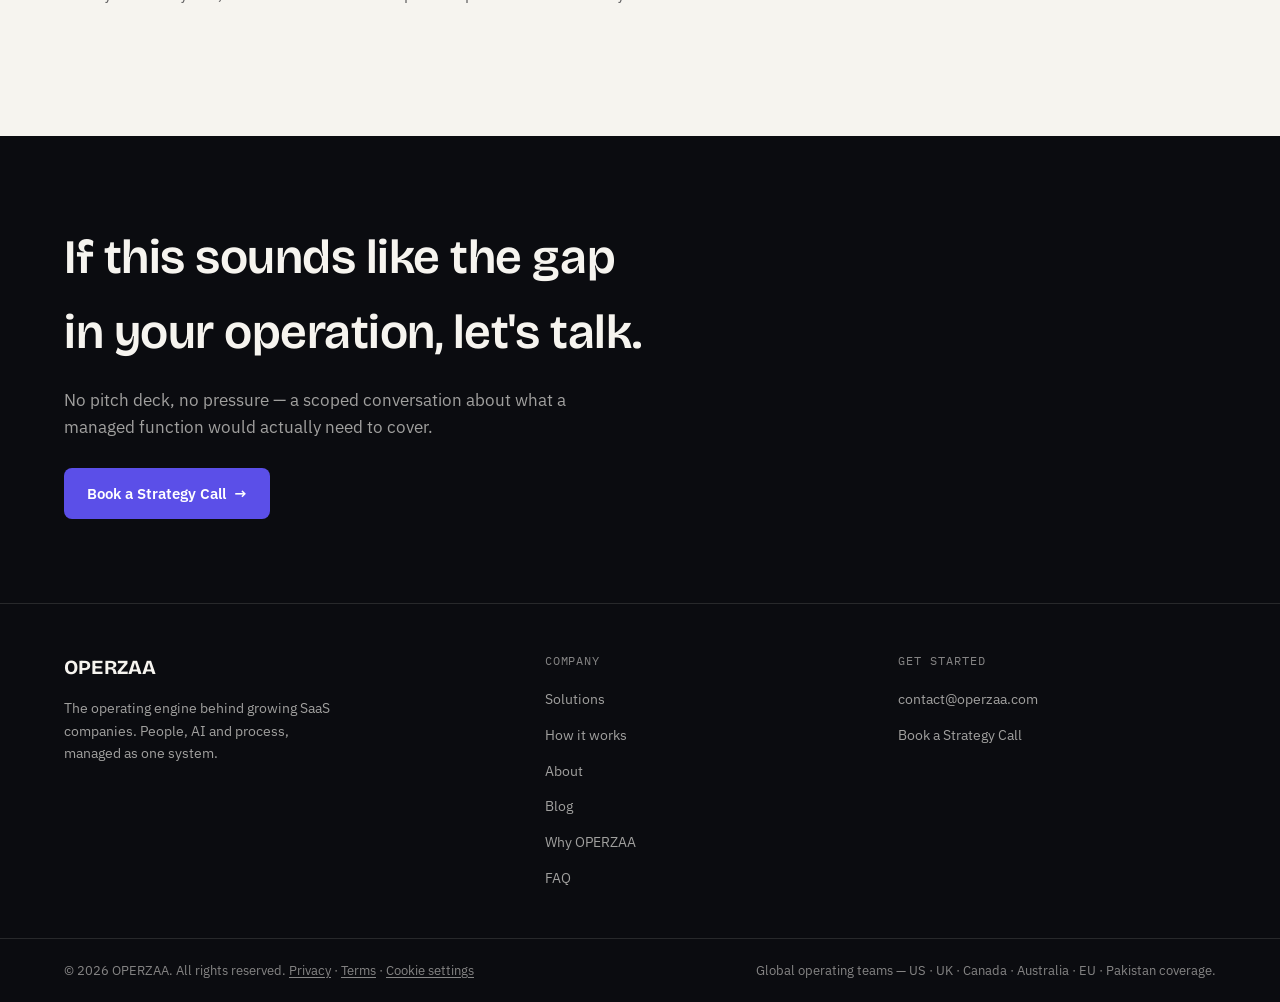
==== commit cd563943: "Fix horizontal overflow (white space on right) on small phones The home hero grid used an implicit a" ====
--- a/about/index.html
+++ b/about/index.html
@@ -12,6 +12,7 @@
   dataLayer.push({'gtm.start': new Date().getTime(), event: 'gtm.js'});
 </script>
 <script async src="https://www.googletagmanager.com/gtm.js?id=GTM-ML9MT3TP"></script>
+<script async src="https://www.googletagmanager.com/gtm.js?id=GTM-57Z5949Q"></script>
 <!-- End Google Tag Manager -->
 <title>About — OPERZAA</title>
 <meta name="description" content="OPERZAA exists because most growing SaaS companies solve operational strain by hiring one more person at a time. We think that's the wrong fix — here's our approach instead.">
@@ -29,11 +30,12 @@
 <link rel="preload" as="style" href="https://fonts.googleapis.com/css2?family=Bricolage+Grotesque:opsz,wght@12..96,500;12..96,600;12..96,700&family=IBM+Plex+Sans:wght@400;500;600&family=IBM+Plex+Mono:wght@500;600&display=swap">
 <link rel="stylesheet" href="https://fonts.googleapis.com/css2?family=Bricolage+Grotesque:opsz,wght@12..96,500;12..96,600;12..96,700&family=IBM+Plex+Sans:wght@400;500;600&family=IBM+Plex+Mono:wght@500;600&display=swap" media="print" onload="this.media='all'">
 <noscript><link rel="stylesheet" href="https://fonts.googleapis.com/css2?family=Bricolage+Grotesque:opsz,wght@12..96,500;12..96,600;12..96,700&family=IBM+Plex+Sans:wght@400;500;600&family=IBM+Plex+Mono:wght@500;600&display=swap"></noscript>
-<style id="site-css">:root{--ink-950:#0B0C10;--ink-900:#15161C;--ink-800:#1F212A;--paper-050:#F6F4EF;--paper-100:#EDEAE1;--paper-200:#E1DDD1;--accent:#5B4FE8;--accent-soft:#9C93FF;--accent-dim:#3A32A6;--good:#2E9E6D;--attention:#B4700C;--on-dark-primary: var(--paper-050);--on-dark-secondary: rgba(246,244,239,.64);--on-dark-faint: rgba(246,244,239,.52);--on-dark-border: rgba(246,244,239,.12);--on-dark-surface: var(--ink-900);--on-dark-surface-2: var(--ink-800);--on-light-primary: var(--ink-950);--on-light-secondary: rgba(11,12,16,.62);--on-light-faint: rgba(11,12,16,.58);--on-light-border: rgba(11,12,16,.12);--on-light-surface: #FFFFFF;--on-light-surface-2: var(--paper-100);--font-display:'Bricolage Grotesque','Hanken Grotesk',system-ui,sans-serif;--font-body:'IBM Plex Sans',system-ui,sans-serif;--font-mono:'IBM Plex Mono','SFMono-Regular',monospace;--gutter: clamp(20px,5vw,64px);--maxw: 1320px;--radius: 10px}*,*::before,*::after{box-sizing:border-box}html{scroll-behavior:smooth}@media (prefers-reduced-motion: reduce){html{scroll-behavior:auto}*{animation-duration:0.001ms !important;animation-iteration-count:1 !important;transition-duration:0.001ms !important}}body{margin:0;background: var(--paper-050);color: var(--on-light-primary);font-family: var(--font-body);font-size:16px;line-height:1.55;-webkit-font-smoothing:antialiased}img{max-width:100%;display:block}h1,h2,h3,h4{font-family:var(--font-display);margin:0;text-wrap:balance;letter-spacing:-0.01em}p{margin:0}a{color:inherit}::selection{background:var(--accent);color:#fff}.mono{font-family:var(--font-mono);letter-spacing:.02em}.eyebrow{font-family:var(--font-mono);font-size:12.5px;letter-spacing:.14em;text-transform:uppercase;font-weight:600}.num{font-variant-numeric:tabular-nums}.zone{padding-block: clamp(64px,10vw,120px)}.zone-tight{padding-block: clamp(44px,7vw,84px)}.wrap{max-width:var(--maxw);margin-inline:auto;padding-inline:var(--gutter)}.z-dark{background:var(--ink-950);color:var(--on-dark-primary)}.z-light{background:var(--paper-050);color:var(--on-light-primary)}.z-ink900{background:var(--ink-900);color:var(--on-dark-primary)}.grid{display:grid;gap:32px}.stack{display:flex;flex-direction:column}.btn{display:inline-flex;align-items:center;gap:8px;font-family:var(--font-body);font-weight:600;font-size:15px;padding:13px 22px;border-radius:8px;border:1px solid transparent;cursor:pointer;text-decoration:none;white-space:nowrap;transition:transform .15s ease,background .15s ease,border-color .15s ease,opacity .15s ease}.btn:active{transform:translateY(1px)}.btn-accent{background:var(--accent);color:#fff}.btn-accent:hover{background:#4C41D6}.btn-ghost-dark{border-color:var(--on-dark-border);color:var(--on-dark-primary);background:transparent}.btn-ghost-dark:hover{border-color:rgba(246,244,239,.32);background:rgba(246,244,239,.04)}.btn-ghost-light{border-color:var(--on-light-border);color:var(--on-light-primary);background:transparent}.btn-ghost-light:hover{border-color:rgba(11,12,16,.28);background:rgba(11,12,16,.03)}.btn-arrow{transition:transform .15s ease}.btn:hover .btn-arrow{transform:translateX(3px)}.section-head{max-width:760px}.section-head .eyebrow{display:block;margin-bottom:14px}.section-head h2{font-size:clamp(28px,3.4vw,40px);font-weight:600;line-height:1.12}.section-head p.lede{margin-top:16px;font-size:17px;line-height:1.6}.on-dark .section-head .eyebrow{color:var(--accent-soft)}.on-light .section-head .eyebrow{color:var(--accent)}.on-dark .section-head p.lede{color:var(--on-dark-secondary)}.on-light .section-head p.lede{color:var(--on-light-secondary)}.reveal{opacity:1;transform:none}@media (prefers-reduced-motion: no-preference){.reveal.reveal-armed{opacity:0;transform:translateY(14px);transition:opacity .6s ease,transform .6s ease}.reveal.reveal-armed.is-visible{opacity:1;transform:none}}.nav{position:fixed;top:0;left:0;right:0;z-index:100;border-bottom:1px solid transparent;transition:background .25s ease,border-color .25s ease,backdrop-filter .25s ease}.nav.is-scrolled{background:rgba(11,12,16,.78);backdrop-filter:blur(10px);border-bottom-color: var(--on-dark-border)}.nav-inner{max-width:var(--maxw);margin-inline:auto;padding-inline:var(--gutter);height:72px;display:flex;align-items:center;justify-content:space-between;gap:24px}.wordmark{font-family:var(--font-display);font-weight:700;font-size:19px;letter-spacing:.01em;color:var(--on-dark-primary);text-decoration:none}.nav-links{display:flex;align-items:center;gap:30px;list-style:none;margin:0;padding:0}.nav-links a{font-size:14.5px;font-weight:500;text-decoration:none;color:var(--on-dark-secondary);transition:color .15s ease}.nav-links a:hover{color:var(--on-dark-primary)}.nav-cta{display:none}@media (min-width:860px){.nav-cta{display:inline-flex}}.nav-links{display:none}@media (min-width:860px){.nav-links{display:flex}}.hero{padding-top:calc(72px + clamp(48px,8vw,96px));padding-bottom:clamp(64px,9vw,110px);background: radial-gradient(1100px 520px at 82% -8%,rgba(91,79,232,.20),transparent 60%),var(--ink-950)}.hero-grid{display:grid;gap:56px;align-items:center}@media (min-width:980px){.hero-grid{grid-template-columns:1.05fr .95fr}}.hero-eyebrow{color:var(--accent-soft);margin-bottom:22px}.hero h1{font-size:clamp(36px,5.2vw,58px);font-weight:600;line-height:1.05;color:var(--on-dark-primary)}.hero-sub{margin-top:22px;max-width:520px;font-size:17.5px;line-height:1.65;color:var(--on-dark-secondary);border-left:2px solid var(--on-dark-border);padding-left:16px}.hero-ctas{display:flex;flex-wrap:wrap;gap:14px;margin-top:34px}.hero-guarantee{margin-top:18px;font-size:13.5px;color:var(--on-dark-faint)}.ops-panel{background:var(--ink-900);border:1px solid var(--on-dark-border);border-radius:14px;overflow:hidden;box-shadow:0 40px 80px -40px rgba(0,0,0,.6)}.ops-head{display:flex;align-items:center;justify-content:space-between;gap:12px;padding:16px 20px;border-bottom:1px solid var(--on-dark-border)}.ops-title{font-size:13.5px;font-weight:600;color:var(--on-dark-primary)}.ops-tag{display:inline-flex;align-items:center;gap:7px;font-size:11px;font-weight:600;letter-spacing:.06em;text-transform:uppercase;color:var(--on-dark-faint)}.ops-dot{width:6px;height:6px;border-radius:50%;background:var(--accent-soft)}@media (prefers-reduced-motion: no-preference){.ops-dot{animation:pulse 2.4s ease-in-out infinite}}@keyframes pulse{0%,100%{opacity:1}50%{opacity:.35}}.ops-body{padding:20px}.ops-stats{display:grid;grid-template-columns:repeat(3,1fr);gap:1px;background:var(--on-dark-border);border:1px solid var(--on-dark-border);border-radius:10px;overflow:hidden}.ops-stat{background:var(--ink-900);padding:14px 16px}.ops-stat .lbl{font-size:11px;color:var(--on-dark-faint);text-transform:uppercase;letter-spacing:.06em;font-weight:600}.ops-stat .val{font-family:var(--font-mono);font-size:22px;font-weight:600;color:var(--on-dark-primary);margin-top:6px}.ops-stat .delta{font-size:12px;margin-top:4px;font-weight:600}.ops-stat .delta.good{color:var(--good)}.ops-fn-list{display:flex;flex-direction:column;gap:1px;background:var(--on-dark-border);border:1px solid var(--on-dark-border);border-radius:10px;overflow:hidden}.ops-fn-row{display:grid;grid-template-columns:auto 1fr auto;align-items:center;gap:12px;background:var(--ink-900);padding:11px 14px}.ops-fn-name{font-size:12.5px;font-weight:600;color:var(--on-dark-primary);min-width:108px}.ops-fn-metric{font-family:var(--font-mono);font-size:12px;color:var(--on-dark-faint);text-align:right}.ops-spark{margin-top:18px}.ops-spark .lbl{font-size:11px;color:var(--on-dark-faint);text-transform:uppercase;letter-spacing:.06em;font-weight:600;margin-bottom:10px;display:block}.ops-queue{margin-top:18px;display:flex;flex-direction:column;gap:8px}.ops-row{display:flex;align-items:center;gap:10px;font-size:13px;color:var(--on-dark-secondary);padding:9px 10px;border:1px solid var(--on-dark-border);border-radius:8px}.pill{font-size:10.5px;font-weight:700;letter-spacing:.05em;text-transform:uppercase;padding:3px 8px;border-radius:20px;display:inline-flex;align-items:center;gap:5px;flex-shrink:0}.pill::before{content:'';width:6px;height:6px;border-radius:50%;background:currentColor}.pill-good{background:rgba(46,158,109,.14);color:#3BB37E}.pill-progress{background:rgba(156,147,255,.16);color:var(--accent-soft)}.pill-attention{background:rgba(180,112,12,.16);color:#E0A64C}.ops-row .rt{margin-left:auto;font-family:var(--font-mono);font-size:11.5px;color:var(--on-dark-faint)}.ops-caption{margin-top:16px;font-size:11.5px;color:var(--on-dark-faint);font-style:italic}.ops-funnel{margin-top:18px;display:flex;flex-direction:column;gap:8px}.ops-funnel-row{display:grid;grid-template-columns:112px 1fr 40px;align-items:center;gap:10px}.ops-funnel-row .fl{font-size:12px;color:var(--on-dark-secondary)}.ops-funnel-track{height:8px;background:rgba(246,244,239,.07);border-radius:4px;overflow:hidden}.ops-funnel-fill{height:100%;border-radius:4px;background:linear-gradient(90deg,var(--accent-dim),var(--accent))}.ops-funnel-row .fv{font-family:var(--font-mono);font-size:12px;color:var(--on-dark-faint);text-align:right}.strip{border-top:1px solid var(--on-dark-border)}.strip-inner{display:grid;gap:22px}@media (min-width:760px){.strip-inner{grid-template-columns:repeat(3,1fr)}}.strip-item{font-size:14.5px;color:var(--on-dark-secondary);padding-block:22px;border-top:1px solid var(--on-dark-border)}@media (min-width:760px){.strip-item{border-top:none;border-left:1px solid var(--on-dark-border);padding-left:22px;padding-block:0}.strip-item:first-child{border-left:none;padding-left:0}}.strip-item strong{display:block;color:var(--on-dark-primary);font-weight:600;margin-bottom:4px}.cascade-dark{background:var(--ink-950);color:var(--on-dark-primary);padding-top:clamp(72px,10vw,120px);padding-bottom:0}.cascade-line{display:flex;flex-direction:column;align-items:flex-start;gap:0;max-width:760px}.cascade-step{position:relative;padding-left:34px;padding-block:20px}.cascade-step::before{content:'';position:absolute;left:5px;top:28px;width:9px;height:9px;border-radius:50%;background:var(--on-dark-faint);border:2px solid var(--ink-950)}.cascade-step::after{content:'';position:absolute;left:9px;top:38px;bottom:-20px;width:1px;background:var(--on-dark-border)}.cascade-step:last-child::after{display:none}.cascade-step p{font-size:clamp(19px,2.4vw,25px);font-weight:500;color:var(--on-dark-primary);line-height:1.35}.cascade-step.symptoms p{font-size:16.5px;font-weight:400;color:var(--on-dark-secondary);line-height:1.7;max-width:600px}.cascade-pivot{position:relative;margin-top:8px;background:var(--paper-050);color:var(--on-light-primary);border-radius:22px 22px 0 0;padding:clamp(48px,7vw,72px) 0 clamp(56px,8vw,90px)}.cascade-pivot::before{content:'';position:absolute;left:34px;top:-1px;width:1px;height:36px;background:var(--accent)}.cascade-brand{padding-left:34px;position:relative}.cascade-brand::before{content:'';position:absolute;left:5px;top:8px;width:11px;height:11px;border-radius:50%;background:var(--accent);box-shadow:0 0 0 5px rgba(91,79,232,.16)}.cascade-brand .word{font-family:var(--font-display);font-weight:700;font-size:clamp(28px,4vw,40px);letter-spacing:.01em}.cascade-brand .desc{margin-top:10px;font-size:16.5px;color:var(--on-light-secondary);max-width:520px}.cascade-outcome{margin-top:30px;padding-left:34px;font-family:var(--font-display);font-weight:600;font-size:clamp(24px,3vw,32px);color:var(--on-light-primary);max-width:640px;text-wrap:balance}.model-flow{display:flex;flex-direction:column;align-items:center;margin-top:56px;text-align:center}.model-node-label{font-family:var(--font-mono);font-size:12px;font-weight:600;letter-spacing:.06em;text-transform:uppercase;color:var(--on-light-secondary);border:1px solid var(--on-light-border);border-radius:20px;padding:9px 20px;background:var(--on-light-surface);display:inline-block}.model-connector{width:1px;height:30px;background:var(--on-light-border)}.model-core{margin-block:2px;display:flex;flex-direction:column;align-items:center}.model-core-word{font-family:var(--font-display);font-weight:700;font-size:clamp(26px,3.6vw,36px);color:var(--on-light-primary);letter-spacing:.01em}.model-core-caption{margin-top:8px;font-size:13px;color:var(--accent);font-weight:600}.model-functions-wrap{position:relative;width:100%;max-width:940px;margin-top:30px;padding-top:28px;border-top:1px solid var(--accent)}.model-functions{display:grid;grid-template-columns:repeat(5,1fr);gap:14px}@media (max-width:900px){.model-functions{grid-template-columns:repeat(2,1fr)}}@media (max-width:520px){.model-functions{grid-template-columns:1fr}}.model-fn{position:relative;border:1px solid var(--on-light-border);border-radius:12px;padding:18px 16px;background:var(--on-light-surface);text-align:left}.model-fn::before{content:'';position:absolute;top:-29px;left:50%;width:1px;height:28px;background:var(--accent);transform:translateX(-50%)}@media (max-width:900px){.model-fn::before{display:none}.model-functions-wrap{border-top-color:var(--on-light-border)}.model-fn{border-top:2px solid var(--accent)}}.fn-label{display:block;font-size:14.5px;font-weight:600;color:var(--on-light-primary)}.fn-desc{display:block;margin-top:6px;font-size:12.5px;color:var(--on-light-secondary)}.tabs{display:flex;flex-wrap:wrap;gap:8px;margin-top:44px;border-bottom:1px solid var(--on-light-border);padding-bottom:0}.tab-btn{font-family:var(--font-body);font-weight:600;font-size:14.5px;padding:12px 4px;margin-right:26px;background:none;border:none;cursor:pointer;color:var(--on-light-faint);border-bottom:2px solid transparent;margin-bottom:-1px;transition:color .15s ease,border-color .15s ease}.tab-btn:hover{color:var(--on-light-primary)}.tab-btn[aria-selected="true"]{color:var(--on-light-primary);border-bottom-color:var(--accent)}.tab-panel{display:none;padding-top:34px}.tab-panel.is-active{display:block}.tab-panel .intro{font-size:18px;line-height:1.6;max-width:660px;color:var(--on-light-primary)}.cap-list{display:flex;flex-wrap:wrap;gap:9px;margin-top:24px}.cap-tag{font-size:13px;font-weight:500;padding:8px 14px;border-radius:20px;border:1px solid var(--on-light-border);color:var(--on-light-secondary);background:var(--on-light-surface)}.team-banner{margin-top:56px;padding:28px 30px;border:1px solid var(--on-light-border);border-radius:14px;background:var(--paper-100);display:grid;gap:16px}@media (min-width:760px){.team-banner{grid-template-columns:auto 1fr;align-items:center}}.team-banner .kicker{font-family:var(--font-mono);font-size:11.5px;font-weight:600;letter-spacing:.08em;text-transform:uppercase;color:var(--accent);white-space:nowrap}.team-banner p{font-size:15px;line-height:1.6;color:var(--on-light-secondary)}.team-banner strong{color:var(--on-light-primary)}.split{display:grid;gap:0;margin-top:52px;border:1px solid var(--on-dark-border);border-radius:14px;overflow:hidden}@media (min-width:820px){.split{grid-template-columns:1fr 1fr}}.split-col{padding:34px 32px}.split-col.human{background:var(--ink-900)}.split-col.ai{background:var(--ink-950);border-top:1px solid var(--on-dark-border)}@media (min-width:820px){.split-col.ai{border-top:none;border-left:1px solid var(--on-dark-border)}}.split-col .kicker{font-family:var(--font-mono);font-size:12px;letter-spacing:.1em;text-transform:uppercase;font-weight:600;color:var(--accent-soft)}.split-col h3{margin-top:14px;font-size:22px;font-weight:600;color:var(--on-dark-primary)}.split-col ul{list-style:none;margin:18px 0 0;padding:0;display:flex;flex-direction:column;gap:11px}.split-col li{font-size:14.5px;color:var(--on-dark-secondary);padding-left:18px;position:relative}.split-col li::before{content:'—';position:absolute;left:0;color:var(--on-dark-faint)}.split-note{padding:22px 32px;background:var(--ink-800);font-size:14px;color:var(--on-dark-secondary);border-top:1px solid var(--on-dark-border)}.split-note strong{color:var(--on-dark-primary)}.steps{margin-top:48px;display:grid;gap:0}.step{display:grid;grid-template-columns:56px 1fr;gap:24px;padding-block:26px;border-top:1px solid var(--on-light-border)}.step:last-child{border-bottom:1px solid var(--on-light-border)}.step .idx{font-family:var(--font-mono);font-size:14px;color:var(--accent);font-weight:600;padding-top:2px}.step h3{font-size:18px;font-weight:600}.step p{margin-top:8px;font-size:14.5px;line-height:1.65;color:var(--on-light-secondary);max-width:600px}.fit-grid{display:grid;gap:16px;margin-top:40px}@media (min-width:760px){.fit-grid{grid-template-columns:1fr 1fr}}.fit-item{display:flex;gap:14px;padding:20px 22px;border:1px solid var(--on-light-border);border-radius:12px;background:var(--on-light-surface)}.fit-check{flex-shrink:0;width:20px;height:20px;margin-top:2px;color:var(--accent)}.fit-item p{font-size:14.5px;line-height:1.55;color:var(--on-light-secondary)}.fit-item strong{color:var(--on-light-primary);display:block;font-size:14.5px;margin-bottom:3px}.quad{display:grid;gap:1px;background:var(--on-dark-border);border:1px solid var(--on-dark-border);border-radius:14px;overflow:hidden;margin-top:48px}@media (min-width:760px){.quad{grid-template-columns:repeat(2,1fr)}}.quad-item{background:var(--ink-900);padding:28px 30px}.quad-item .not{font-size:14px;color:var(--on-dark-faint);text-decoration:line-through;text-decoration-color:rgba(246,244,239,.3)}.quad-item .is{margin-top:8px;font-family:var(--font-display);font-size:20px;font-weight:600;color:var(--on-dark-primary)}.fit-line{margin-top:32px;font-size:14.5px;line-height:1.6;color:var(--on-dark-secondary);max-width:680px}.proof-box{margin-top:40px;border:1px solid var(--on-light-border);border-radius:14px;padding:clamp(28px,4vw,44px);background:var(--on-light-surface);display:grid;gap:28px}@media (min-width:900px){.proof-box{grid-template-columns:1fr 1fr}}.proof-box h3{font-size:20px;font-weight:600;max-width:360px}.proof-list{display:flex;flex-direction:column;gap:16px}.proof-list-item{display:flex;gap:12px;font-size:14.5px;line-height:1.6;color:var(--on-light-secondary)}.proof-list-item .mk{font-family:var(--font-mono);color:var(--accent);font-weight:600;flex-shrink:0}.faq{margin-top:40px;border-top:1px solid var(--on-light-border)}.faq details{border-bottom:1px solid var(--on-light-border);padding-block:20px}.faq summary{cursor:pointer;list-style:none;display:flex;align-items:center;justify-content:space-between;gap:20px;font-size:16.5px;font-weight:500;color:var(--on-light-primary)}.faq summary::-webkit-details-marker{display:none}.faq summary .plus{font-family:var(--font-mono);font-size:20px;color:var(--on-light-faint);flex-shrink:0;transition:transform .2s ease}.faq details[open] summary .plus{transform:rotate(45deg)}.faq .a{margin-top:14px;font-size:14.5px;line-height:1.7;color:var(--on-light-secondary);max-width:680px}.final-cta{text-align:left}.final-cta h2{font-size:clamp(30px,4.4vw,48px);font-weight:600;max-width:720px;color:var(--on-dark-primary)}.final-cta p.lede{margin-top:18px;font-size:17px;color:var(--on-dark-secondary);max-width:560px}.final-ctas{display:flex;flex-wrap:wrap;gap:14px;margin-top:34px}.footer{border-top:1px solid var(--on-dark-border)}.footer-top{display:grid;gap:36px;padding-block:48px}@media (min-width:760px){.footer-top{grid-template-columns:1.4fr 1fr 1fr}}.footer-brand .wordmark{font-size:20px}.footer-brand p{margin-top:14px;font-size:14px;color:var(--on-dark-secondary);max-width:280px;line-height:1.6}.footer-col .h{font-family:var(--font-mono);font-size:11.5px;letter-spacing:.08em;text-transform:uppercase;color:var(--on-dark-faint);margin-bottom:16px}.footer-col ul{list-style:none;margin:0;padding:0;display:flex;flex-direction:column;gap:11px}.footer-col a{font-size:14px;color:var(--on-dark-secondary);text-decoration:none}.footer-col a:hover{color:var(--on-dark-primary)}.footer-bottom{display:flex;flex-wrap:wrap;gap:12px;justify-content:space-between;padding-block:22px;border-top:1px solid var(--on-dark-border);font-size:12.5px;color:var(--on-dark-faint)}.on-light .eyebrow{color:var(--accent)}.on-dark .eyebrow{color:var(--accent-soft)}.section-head h2,.section-head h1{font-size:clamp(28px,3.4vw,40px);font-weight:600;line-height:1.12;font-family:var(--font-display);margin:0;text-wrap:balance;letter-spacing:-0.01em}.nav-mobile{display:block;position:relative}@media (min-width:860px){.nav-mobile{display:none}}.nav-mobile summary{list-style:none;cursor:pointer;color:var(--on-dark-primary);width:32px;height:32px;display:flex;align-items:center;justify-content:center}.nav-mobile summary::-webkit-details-marker{display:none}.nav-burger-lines{display:flex;flex-direction:column;gap:5px;width:20px}.nav-burger-lines span{display:block;height:1.5px;background:var(--on-dark-primary);border-radius:1px}.nav-mobile[open] .nav-burger-lines span:nth-child(1){transform:translateY(6.5px) rotate(45deg)}.nav-mobile[open] .nav-burger-lines span:nth-child(2){opacity:0}.nav-mobile[open] .nav-burger-lines span:nth-child(3){transform:translateY(-6.5px) rotate(-45deg)}.nav-mobile-panel{position:fixed;top:72px;left:0;right:0;background:var(--ink-950);border-bottom:1px solid var(--on-dark-border);padding:8px var(--gutter) 24px;display:flex;flex-direction:column}.nav-mobile-panel a{padding:14px 0;font-size:16px;font-weight:500;color:var(--on-dark-secondary);text-decoration:none;border-bottom:1px solid var(--on-dark-border)}.nav-mobile-panel a:last-of-type{border-bottom:none}.nav-mobile-panel .btn{margin-top:16px;justify-content:center}.nav-links a[aria-current="page"]{color:var(--on-dark-primary)}.page-header{padding-top:calc(72px + clamp(44px,8vw,88px));padding-bottom:clamp(44px,7vw,72px)}.page-header .section-head{max-width:920px}.page-header .section-head h1{font-size:clamp(38px,5.6vw,64px);line-height:1.04}.page-header .section-head p.lede{max-width:660px;font-size:18px}.solutions-detail{display:flex;flex-direction:column;margin-top:8px}.solution-block{padding-block:44px;border-top:1px solid var(--on-light-border)}.solution-block:first-child{border-top:none;padding-top:16px}.solution-block-head{display:flex;flex-direction:column;gap:10px;max-width:760px}.solution-block-head h2{font-size:clamp(22px,2.6vw,28px);font-weight:600}.solution-intro{margin-top:14px;font-size:16px;line-height:1.65;color:var(--on-light-secondary);max-width:740px}.page-cta{margin-top:56px;display:flex;justify-content:flex-start}.workflow-stages{display:flex;align-items:stretch;gap:0;margin-top:2px;flex-wrap:wrap}.wf-stage{flex:1 1 190px;min-width:170px;background:var(--ink-950);border:1px solid var(--on-dark-border);border-radius:10px;padding:16px;display:flex;flex-direction:column;gap:8px}.wf-num{font-family:var(--font-mono);font-size:11px;color:var(--on-dark-faint);font-weight:600}.wf-pill{align-self:flex-start;font-size:10px;font-weight:700;letter-spacing:.05em;text-transform:uppercase;padding:3px 9px;border-radius:20px}.wf-pill-in{background:rgba(246,244,239,.10);color:var(--on-dark-secondary)}.wf-pill-ai{background:rgba(156,147,255,.18);color:var(--accent-soft)}.wf-pill-handoff{background:rgba(180,112,12,.16);color:#E0A64C}.wf-pill-human{background:rgba(46,158,109,.16);color:var(--good)}.wf-desc{font-size:13px;color:var(--on-dark-primary);line-height:1.5}.wf-meta{font-size:11px;color:var(--on-dark-faint);font-family:var(--font-mono);margin-top:auto;padding-top:4px}.wf-arrow{display:flex;align-items:center;justify-content:center;padding-inline:8px;color:var(--on-dark-faint);font-size:16px;flex:0 0 auto}@media (max-width:760px){.workflow-stages{flex-direction:column}.wf-arrow{transform:rotate(90deg);padding-block:2px;align-self:center}}.steps-detail{display:flex;flex-direction:column;margin-top:8px}.step-detail{padding-block:40px;border-top:1px solid var(--on-light-border)}.step-detail:first-child{border-top:none;padding-top:16px}.step-detail-head{display:flex;align-items:baseline;gap:16px}.step-detail-head .idx{font-family:var(--font-mono);font-size:14px;color:var(--accent);font-weight:600}.step-detail-head h2{font-size:clamp(20px,2.4vw,26px);font-weight:600}.step-detail-body{margin-top:12px;font-size:16px;line-height:1.65;color:var(--on-light-secondary);max-width:740px}.step-sub{display:grid;gap:20px;margin-top:22px;max-width:860px}@media (min-width:700px){.step-sub{grid-template-columns:1fr 1fr}}.step-sub-label{display:block;font-family:var(--font-mono);font-size:11px;font-weight:600;letter-spacing:.06em;text-transform:uppercase;color:var(--on-light-faint);margin-bottom:6px}.step-sub p{font-size:13.5px;line-height:1.6;color:var(--on-light-secondary)}.diag-list{display:flex;flex-direction:column;gap:16px;margin-top:32px;max-width:820px}.diag-item{display:flex;gap:14px;font-size:15px;line-height:1.6;color:var(--on-dark-secondary)}.diag-item .mk{font-family:var(--font-mono);color:var(--accent-soft);font-weight:600;flex-shrink:0}.about-block{padding-block:44px;border-top:1px solid var(--on-light-border);max-width:860px}.about-block:first-child{border-top:none;padding-top:16px}.about-block h2{margin-top:10px;font-size:clamp(22px,2.6vw,28px);font-weight:600}.about-block>p{margin-top:16px;font-size:16px;line-height:1.7;color:var(--on-light-secondary)}.principle-list{display:flex;flex-direction:column;gap:16px;margin-top:20px}.principle-item{font-size:15px;line-height:1.65;color:var(--on-light-secondary)}.principle-item strong{color:var(--on-light-primary);display:block;margin-bottom:2px;font-size:15.5px}.sol-preview-grid{display:grid;gap:14px;margin-top:40px}@media (min-width:700px){.sol-preview-grid{grid-template-columns:repeat(3,1fr)}}@media (min-width:1000px){.sol-preview-grid{grid-template-columns:repeat(5,1fr)}}.sol-preview-card{border:1px solid var(--on-light-border);border-radius:12px;padding:18px 16px;background:var(--on-light-surface)}.sol-preview-card .fn-label{display:block;font-size:14px;font-weight:600;color:var(--on-light-primary)}.sol-preview-card .fn-desc{display:block;margin-top:6px;font-size:12.5px;line-height:1.5;color:var(--on-light-secondary)}.blog-grid{display:flex;flex-direction:column;margin-top:8px}.blog-card{display:block;padding-block:32px;border-top:1px solid var(--on-light-border);text-decoration:none;color:inherit}.blog-card:first-child{border-top:none;padding-top:16px}.blog-card time{font-family:var(--font-mono);font-size:12px;font-weight:600;letter-spacing:.06em;text-transform:uppercase;color:var(--on-light-faint)}.blog-card h2{margin-top:10px;font-size:clamp(20px,2.4vw,26px);font-weight:600;color:var(--on-light-primary)}.blog-card p{margin-top:10px;font-size:15px;line-height:1.65;color:var(--on-light-secondary);max-width:700px}.blog-card .read-more{display:inline-block;margin-top:14px;font-size:13.5px;font-weight:600;color:var(--accent)}.blog-empty{padding-block:32px;border-top:1px solid var(--on-light-border);font-size:15px;color:var(--on-light-secondary);max-width:600px}.article-meta{display:flex;gap:10px;align-items:center;font-family:var(--font-mono);font-size:12px;font-weight:600;letter-spacing:.06em;text-transform:uppercase;color:var(--on-dark-faint)}.article-body{max-width:720px;margin-top:8px}.article-body p{font-size:16.5px;line-height:1.75;color:var(--on-light-secondary);margin-top:20px}.article-body p:first-child{margin-top:0}.article-body h2{margin-top:40px;font-size:clamp(21px,2.4vw,26px);font-weight:600;color:var(--on-light-primary)}.article-body strong{color:var(--on-light-primary)}.article-back{display:inline-block;margin-bottom:24px;font-size:13.5px;font-weight:600;color:var(--accent);text-decoration:none}.contact-grid{display:grid;gap:40px}@media (min-width:900px){.contact-grid{grid-template-columns:1.3fr .7fr;gap:64px}}.contact-form{display:grid;gap:18px;max-width:720px}@media (min-width:640px){.contact-form .row-2{display:grid;grid-template-columns:1fr 1fr;gap:18px}}.contact-form .row-2{display:grid;gap:18px}.field{display:flex;flex-direction:column;gap:7px}.field label{font-size:14px;font-weight:600;color:var(--on-light-primary)}.field .opt{font-weight:400;color:var(--on-light-faint)}.field input,.field select,.field textarea{font:inherit;font-size:16px;color:var(--on-light-primary);background:var(--on-light-surface);border:1px solid rgba(11,12,16,.28);border-radius:8px;padding:12px 14px;width:100%}.field textarea{min-height:140px;resize:vertical}.field input:focus,.field select:focus,.field textarea:focus{outline:2px solid var(--accent);outline-offset:1px;border-color:var(--accent)}.form-hp{position:absolute;left:-9999px;width:1px;height:1px;overflow:hidden}.form-note{font-size:13.5px;line-height:1.6;color:var(--on-light-secondary)}.form-note a{color:var(--accent)}.contact-form .btn{justify-self:start}.contact-aside{display:flex;flex-direction:column;gap:22px;font-size:15px;line-height:1.65;color:var(--on-light-secondary)}.contact-aside h2{font-size:20px;font-weight:600;color:var(--on-light-primary);margin-bottom:6px}.contact-aside a{color:var(--accent);font-weight:600}.cc-banner{position:fixed;left:16px;right:16px;bottom:16px;z-index:100;max-width:560px;background:var(--ink-900);color:var(--on-dark-primary);border:1px solid var(--on-dark-border);border-radius:12px;padding:18px 20px;box-shadow:0 12px 40px rgba(0,0,0,.35);font-size:14px;line-height:1.6}.cc-banner p{color:var(--on-dark-secondary)}.cc-banner a{color:var(--on-dark-primary)}.cc-actions{display:flex;flex-wrap:wrap;gap:10px;margin-top:14px}.cc-actions .btn{padding:10px 18px;font-size:14px}.cc-link{background:none;border:0;padding:0;font:inherit;color:inherit;text-decoration:underline;text-underline-offset:2px;cursor:pointer}</style>
+<style id="site-css">:root{--ink-950:#0B0C10;--ink-900:#15161C;--ink-800:#1F212A;--paper-050:#F6F4EF;--paper-100:#EDEAE1;--paper-200:#E1DDD1;--accent:#5B4FE8;--accent-soft:#9C93FF;--accent-dim:#3A32A6;--good:#2E9E6D;--attention:#B4700C;--on-dark-primary: var(--paper-050);--on-dark-secondary: rgba(246,244,239,.64);--on-dark-faint: rgba(246,244,239,.52);--on-dark-border: rgba(246,244,239,.12);--on-dark-surface: var(--ink-900);--on-dark-surface-2: var(--ink-800);--on-light-primary: var(--ink-950);--on-light-secondary: rgba(11,12,16,.62);--on-light-faint: rgba(11,12,16,.58);--on-light-border: rgba(11,12,16,.12);--on-light-surface: #FFFFFF;--on-light-surface-2: var(--paper-100);--font-display:'Bricolage Grotesque','Hanken Grotesk',system-ui,sans-serif;--font-body:'IBM Plex Sans',system-ui,sans-serif;--font-mono:'IBM Plex Mono','SFMono-Regular',monospace;--gutter: clamp(20px,5vw,64px);--maxw: 1320px;--radius: 10px}*,*::before,*::after{box-sizing:border-box}html{scroll-behavior:smooth;overflow-x:hidden}@media (prefers-reduced-motion: reduce){html{scroll-behavior:auto}*{animation-duration:0.001ms !important;animation-iteration-count:1 !important;transition-duration:0.001ms !important}}body{margin:0;background: var(--paper-050);color: var(--on-light-primary);font-family: var(--font-body);font-size:16px;line-height:1.55;-webkit-font-smoothing:antialiased}img{max-width:100%;display:block}h1,h2,h3,h4{font-family:var(--font-display);margin:0;text-wrap:balance;letter-spacing:-0.01em}p{margin:0}a{color:inherit}::selection{background:var(--accent);color:#fff}.mono{font-family:var(--font-mono);letter-spacing:.02em}.eyebrow{font-family:var(--font-mono);font-size:12.5px;letter-spacing:.14em;text-transform:uppercase;font-weight:600}.num{font-variant-numeric:tabular-nums}.zone{padding-block: clamp(64px,10vw,120px)}.zone-tight{padding-block: clamp(44px,7vw,84px)}.wrap{max-width:var(--maxw);margin-inline:auto;padding-inline:var(--gutter)}.z-dark{background:var(--ink-950);color:var(--on-dark-primary)}.z-light{background:var(--paper-050);color:var(--on-light-primary)}.z-ink900{background:var(--ink-900);color:var(--on-dark-primary)}.grid{display:grid;gap:32px}.stack{display:flex;flex-direction:column}.btn{display:inline-flex;align-items:center;gap:8px;font-family:var(--font-body);font-weight:600;font-size:15px;padding:13px 22px;border-radius:8px;border:1px solid transparent;cursor:pointer;text-decoration:none;white-space:nowrap;transition:transform .15s ease,background .15s ease,border-color .15s ease,opacity .15s ease}.btn:active{transform:translateY(1px)}.btn-accent{background:var(--accent);color:#fff}.btn-accent:hover{background:#4C41D6}.btn-ghost-dark{border-color:var(--on-dark-border);color:var(--on-dark-primary);background:transparent}.btn-ghost-dark:hover{border-color:rgba(246,244,239,.32);background:rgba(246,244,239,.04)}.btn-ghost-light{border-color:var(--on-light-border);color:var(--on-light-primary);background:transparent}.btn-ghost-light:hover{border-color:rgba(11,12,16,.28);background:rgba(11,12,16,.03)}.btn-arrow{transition:transform .15s ease}.btn:hover .btn-arrow{transform:translateX(3px)}.section-head{max-width:760px}.section-head .eyebrow{display:block;margin-bottom:14px}.section-head h2{font-size:clamp(28px,3.4vw,40px);font-weight:600;line-height:1.12}.section-head p.lede{margin-top:16px;font-size:17px;line-height:1.6}.on-dark .section-head .eyebrow{color:var(--accent-soft)}.on-light .section-head .eyebrow{color:var(--accent)}.on-dark .section-head p.lede{color:var(--on-dark-secondary)}.on-light .section-head p.lede{color:var(--on-light-secondary)}.reveal{opacity:1;transform:none}@media (prefers-reduced-motion: no-preference){.reveal.reveal-armed{opacity:0;transform:translateY(14px);transition:opacity .6s ease,transform .6s ease}.reveal.reveal-armed.is-visible{opacity:1;transform:none}}.nav{position:fixed;top:0;left:0;right:0;z-index:100;border-bottom:1px solid transparent;transition:background .25s ease,border-color .25s ease,backdrop-filter .25s ease}.nav.is-scrolled{background:rgba(11,12,16,.78);backdrop-filter:blur(10px);border-bottom-color: var(--on-dark-border)}.nav-inner{max-width:var(--maxw);margin-inline:auto;padding-inline:var(--gutter);height:72px;display:flex;align-items:center;justify-content:space-between;gap:24px}.wordmark{font-family:var(--font-display);font-weight:700;font-size:19px;letter-spacing:.01em;color:var(--on-dark-primary);text-decoration:none}.nav-links{display:flex;align-items:center;gap:30px;list-style:none;margin:0;padding:0}.nav-links a{font-size:14.5px;font-weight:500;text-decoration:none;color:var(--on-dark-secondary);transition:color .15s ease}.nav-links a:hover{color:var(--on-dark-primary)}.nav-cta{display:none}@media (min-width:860px){.nav-cta{display:inline-flex}}.nav-links{display:none}@media (min-width:860px){.nav-links{display:flex}}.hero{padding-top:calc(72px + clamp(48px,8vw,96px));padding-bottom:clamp(64px,9vw,110px);background: radial-gradient(1100px 520px at 82% -8%,rgba(91,79,232,.20),transparent 60%),var(--ink-950)}.hero-grid{display:grid;grid-template-columns:minmax(0,1fr);gap:56px;align-items:center}@media (min-width:980px){.hero-grid{grid-template-columns:1.05fr .95fr}}.hero-eyebrow{color:var(--accent-soft);margin-bottom:22px}.hero h1{font-size:clamp(36px,5.2vw,58px);font-weight:600;line-height:1.05;color:var(--on-dark-primary)}.hero-sub{margin-top:22px;max-width:520px;font-size:17.5px;line-height:1.65;color:var(--on-dark-secondary);border-left:2px solid var(--on-dark-border);padding-left:16px}.hero-ctas{display:flex;flex-wrap:wrap;gap:14px;margin-top:34px}.hero-guarantee{margin-top:18px;font-size:13.5px;color:var(--on-dark-faint)}.ops-panel{background:var(--ink-900);border:1px solid var(--on-dark-border);border-radius:14px;overflow:hidden;box-shadow:0 40px 80px -40px rgba(0,0,0,.6)}.ops-head{display:flex;align-items:center;justify-content:space-between;gap:12px;padding:16px 20px;border-bottom:1px solid var(--on-dark-border)}.ops-title{font-size:13.5px;font-weight:600;color:var(--on-dark-primary)}.ops-tag{display:inline-flex;align-items:center;gap:7px;font-size:11px;font-weight:600;letter-spacing:.06em;text-transform:uppercase;color:var(--on-dark-faint)}.ops-dot{width:6px;height:6px;border-radius:50%;background:var(--accent-soft)}@media (prefers-reduced-motion: no-preference){.ops-dot{animation:pulse 2.4s ease-in-out infinite}}@keyframes pulse{0%,100%{opacity:1}50%{opacity:.35}}.ops-body{padding:20px}.ops-stats{display:grid;grid-template-columns:repeat(3,1fr);gap:1px;background:var(--on-dark-border);border:1px solid var(--on-dark-border);border-radius:10px;overflow:hidden}.ops-stat{background:var(--ink-900);padding:14px 16px}.ops-stat .lbl{font-size:11px;color:var(--on-dark-faint);text-transform:uppercase;letter-spacing:.06em;font-weight:600}.ops-stat .val{font-family:var(--font-mono);font-size:22px;font-weight:600;color:var(--on-dark-primary);margin-top:6px}.ops-stat .delta{font-size:12px;margin-top:4px;font-weight:600}.ops-stat .delta.good{color:var(--good)}.ops-fn-list{display:flex;flex-direction:column;gap:1px;background:var(--on-dark-border);border:1px solid var(--on-dark-border);border-radius:10px;overflow:hidden}.ops-fn-row{display:grid;grid-template-columns:auto 1fr auto;align-items:center;gap:12px;background:var(--ink-900);padding:11px 14px}.ops-fn-name{font-size:12.5px;font-weight:600;color:var(--on-dark-primary);min-width:108px}.ops-fn-metric{font-family:var(--font-mono);font-size:12px;color:var(--on-dark-faint);text-align:right}.ops-spark{margin-top:18px}.ops-spark .lbl{font-size:11px;color:var(--on-dark-faint);text-transform:uppercase;letter-spacing:.06em;font-weight:600;margin-bottom:10px;display:block}.ops-queue{margin-top:18px;display:flex;flex-direction:column;gap:8px}.ops-row{display:flex;align-items:center;gap:10px;font-size:13px;color:var(--on-dark-secondary);padding:9px 10px;border:1px solid var(--on-dark-border);border-radius:8px}.pill{font-size:10.5px;font-weight:700;letter-spacing:.05em;text-transform:uppercase;padding:3px 8px;border-radius:20px;display:inline-flex;align-items:center;gap:5px;flex-shrink:0}.pill::before{content:'';width:6px;height:6px;border-radius:50%;background:currentColor}.pill-good{background:rgba(46,158,109,.14);color:#3BB37E}.pill-progress{background:rgba(156,147,255,.16);color:var(--accent-soft)}.pill-attention{background:rgba(180,112,12,.16);color:#E0A64C}.ops-row .rt{margin-left:auto;font-family:var(--font-mono);font-size:11.5px;color:var(--on-dark-faint)}.ops-caption{margin-top:16px;font-size:11.5px;color:var(--on-dark-faint);font-style:italic}.ops-funnel{margin-top:18px;display:flex;flex-direction:column;gap:8px}.ops-funnel-row{display:grid;grid-template-columns:112px 1fr 40px;align-items:center;gap:10px}.ops-funnel-row .fl{font-size:12px;color:var(--on-dark-secondary)}.ops-funnel-track{height:8px;background:rgba(246,244,239,.07);border-radius:4px;overflow:hidden}.ops-funnel-fill{height:100%;border-radius:4px;background:linear-gradient(90deg,var(--accent-dim),var(--accent))}.ops-funnel-row .fv{font-family:var(--font-mono);font-size:12px;color:var(--on-dark-faint);text-align:right}@media (max-width:480px){.ops-head{padding:14px 16px;flex-wrap:wrap;row-gap:6px}.ops-body{padding:14px}.ops-fn-row{grid-template-columns:minmax(0,1fr) auto;row-gap:4px;padding:10px 12px}.ops-fn-name{min-width:0}.ops-fn-metric{grid-column:1 / -1;grid-row:2;text-align:left}}.strip{border-top:1px solid var(--on-dark-border)}.strip-inner{display:grid;gap:22px}@media (min-width:760px){.strip-inner{grid-template-columns:repeat(3,1fr)}}.strip-item{font-size:14.5px;color:var(--on-dark-secondary);padding-block:22px;border-top:1px solid var(--on-dark-border)}@media (min-width:760px){.strip-item{border-top:none;border-left:1px solid var(--on-dark-border);padding-left:22px;padding-block:0}.strip-item:first-child{border-left:none;padding-left:0}}.strip-item strong{display:block;color:var(--on-dark-primary);font-weight:600;margin-bottom:4px}.cascade-dark{background:var(--ink-950);color:var(--on-dark-primary);padding-top:clamp(72px,10vw,120px);padding-bottom:0}.cascade-line{display:flex;flex-direction:column;align-items:flex-start;gap:0;max-width:760px}.cascade-step{position:relative;padding-left:34px;padding-block:20px}.cascade-step::before{content:'';position:absolute;left:5px;top:28px;width:9px;height:9px;border-radius:50%;background:var(--on-dark-faint);border:2px solid var(--ink-950)}.cascade-step::after{content:'';position:absolute;left:9px;top:38px;bottom:-20px;width:1px;background:var(--on-dark-border)}.cascade-step:last-child::after{display:none}.cascade-step p{font-size:clamp(19px,2.4vw,25px);font-weight:500;color:var(--on-dark-primary);line-height:1.35}.cascade-step.symptoms p{font-size:16.5px;font-weight:400;color:var(--on-dark-secondary);line-height:1.7;max-width:600px}.cascade-pivot{position:relative;margin-top:8px;background:var(--paper-050);color:var(--on-light-primary);border-radius:22px 22px 0 0;padding:clamp(48px,7vw,72px) 0 clamp(56px,8vw,90px)}.cascade-pivot::before{content:'';position:absolute;left:34px;top:-1px;width:1px;height:36px;background:var(--accent)}.cascade-brand{padding-left:34px;position:relative}.cascade-brand::before{content:'';position:absolute;left:5px;top:8px;width:11px;height:11px;border-radius:50%;background:var(--accent);box-shadow:0 0 0 5px rgba(91,79,232,.16)}.cascade-brand .word{font-family:var(--font-display);font-weight:700;font-size:clamp(28px,4vw,40px);letter-spacing:.01em}.cascade-brand .desc{margin-top:10px;font-size:16.5px;color:var(--on-light-secondary);max-width:520px}.cascade-outcome{margin-top:30px;padding-left:34px;font-family:var(--font-display);font-weight:600;font-size:clamp(24px,3vw,32px);color:var(--on-light-primary);max-width:640px;text-wrap:balance}.model-flow{display:flex;flex-direction:column;align-items:center;margin-top:56px;text-align:center}.model-node-label{font-family:var(--font-mono);font-size:12px;font-weight:600;letter-spacing:.06em;text-transform:uppercase;color:var(--on-light-secondary);border:1px solid var(--on-light-border);border-radius:20px;padding:9px 20px;background:var(--on-light-surface);display:inline-block}.model-connector{width:1px;height:30px;background:var(--on-light-border)}.model-core{margin-block:2px;display:flex;flex-direction:column;align-items:center}.model-core-word{font-family:var(--font-display);font-weight:700;font-size:clamp(26px,3.6vw,36px);color:var(--on-light-primary);letter-spacing:.01em}.model-core-caption{margin-top:8px;font-size:13px;color:var(--accent);font-weight:600}.model-functions-wrap{position:relative;width:100%;max-width:940px;margin-top:30px;padding-top:28px;border-top:1px solid var(--accent)}.model-functions{display:grid;grid-template-columns:repeat(5,1fr);gap:14px}@media (max-width:900px){.model-functions{grid-template-columns:repeat(2,1fr)}}@media (max-width:520px){.model-functions{grid-template-columns:1fr}}.model-fn{position:relative;border:1px solid var(--on-light-border);border-radius:12px;padding:18px 16px;background:var(--on-light-surface);text-align:left}.model-fn::before{content:'';position:absolute;top:-29px;left:50%;width:1px;height:28px;background:var(--accent);transform:translateX(-50%)}@media (max-width:900px){.model-fn::before{display:none}.model-functions-wrap{border-top-color:var(--on-light-border)}.model-fn{border-top:2px solid var(--accent)}}.fn-label{display:block;font-size:14.5px;font-weight:600;color:var(--on-light-primary)}.fn-desc{display:block;margin-top:6px;font-size:12.5px;color:var(--on-light-secondary)}.tabs{display:flex;flex-wrap:wrap;gap:8px;margin-top:44px;border-bottom:1px solid var(--on-light-border);padding-bottom:0}.tab-btn{font-family:var(--font-body);font-weight:600;font-size:14.5px;padding:12px 4px;margin-right:26px;background:none;border:none;cursor:pointer;color:var(--on-light-faint);border-bottom:2px solid transparent;margin-bottom:-1px;transition:color .15s ease,border-color .15s ease}.tab-btn:hover{color:var(--on-light-primary)}.tab-btn[aria-selected="true"]{color:var(--on-light-primary);border-bottom-color:var(--accent)}.tab-panel{display:none;padding-top:34px}.tab-panel.is-active{display:block}.tab-panel .intro{font-size:18px;line-height:1.6;max-width:660px;color:var(--on-light-primary)}.cap-list{display:flex;flex-wrap:wrap;gap:9px;margin-top:24px}.cap-tag{font-size:13px;font-weight:500;padding:8px 14px;border-radius:20px;border:1px solid var(--on-light-border);color:var(--on-light-secondary);background:var(--on-light-surface)}.team-banner{margin-top:56px;padding:28px 30px;border:1px solid var(--on-light-border);border-radius:14px;background:var(--paper-100);display:grid;gap:16px}@media (min-width:760px){.team-banner{grid-template-columns:auto 1fr;align-items:center}}.team-banner .kicker{font-family:var(--font-mono);font-size:11.5px;font-weight:600;letter-spacing:.08em;text-transform:uppercase;color:var(--accent);white-space:nowrap}.team-banner p{font-size:15px;line-height:1.6;color:var(--on-light-secondary)}.team-banner strong{color:var(--on-light-primary)}.split{display:grid;gap:0;margin-top:52px;border:1px solid var(--on-dark-border);border-radius:14px;overflow:hidden}@media (min-width:820px){.split{grid-template-columns:1fr 1fr}}.split-col{padding:34px 32px}.split-col.human{background:var(--ink-900)}.split-col.ai{background:var(--ink-950);border-top:1px solid var(--on-dark-border)}@media (min-width:820px){.split-col.ai{border-top:none;border-left:1px solid var(--on-dark-border)}}.split-col .kicker{font-family:var(--font-mono);font-size:12px;letter-spacing:.1em;text-transform:uppercase;font-weight:600;color:var(--accent-soft)}.split-col h3{margin-top:14px;font-size:22px;font-weight:600;color:var(--on-dark-primary)}.split-col ul{list-style:none;margin:18px 0 0;padding:0;display:flex;flex-direction:column;gap:11px}.split-col li{font-size:14.5px;color:var(--on-dark-secondary);padding-left:18px;position:relative}.split-col li::before{content:'—';position:absolute;left:0;color:var(--on-dark-faint)}.split-note{padding:22px 32px;background:var(--ink-800);font-size:14px;color:var(--on-dark-secondary);border-top:1px solid var(--on-dark-border)}.split-note strong{color:var(--on-dark-primary)}.steps{margin-top:48px;display:grid;gap:0}.step{display:grid;grid-template-columns:56px 1fr;gap:24px;padding-block:26px;border-top:1px solid var(--on-light-border)}.step:last-child{border-bottom:1px solid var(--on-light-border)}.step .idx{font-family:var(--font-mono);font-size:14px;color:var(--accent);font-weight:600;padding-top:2px}.step h3{font-size:18px;font-weight:600}.step p{margin-top:8px;font-size:14.5px;line-height:1.65;color:var(--on-light-secondary);max-width:600px}.fit-grid{display:grid;gap:16px;margin-top:40px}@media (min-width:760px){.fit-grid{grid-template-columns:1fr 1fr}}.fit-item{display:flex;gap:14px;padding:20px 22px;border:1px solid var(--on-light-border);border-radius:12px;background:var(--on-light-surface)}.fit-check{flex-shrink:0;width:20px;height:20px;margin-top:2px;color:var(--accent)}.fit-item p{font-size:14.5px;line-height:1.55;color:var(--on-light-secondary)}.fit-item strong{color:var(--on-light-primary);display:block;font-size:14.5px;margin-bottom:3px}.quad{display:grid;gap:1px;background:var(--on-dark-border);border:1px solid var(--on-dark-border);border-radius:14px;overflow:hidden;margin-top:48px}@media (min-width:760px){.quad{grid-template-columns:repeat(2,1fr)}}.quad-item{background:var(--ink-900);padding:28px 30px}.quad-item .not{font-size:14px;color:var(--on-dark-faint);text-decoration:line-through;text-decoration-color:rgba(246,244,239,.3)}.quad-item .is{margin-top:8px;font-family:var(--font-display);font-size:20px;font-weight:600;color:var(--on-dark-primary)}.fit-line{margin-top:32px;font-size:14.5px;line-height:1.6;color:var(--on-dark-secondary);max-width:680px}.proof-box{margin-top:40px;border:1px solid var(--on-light-border);border-radius:14px;padding:clamp(28px,4vw,44px);background:var(--on-light-surface);display:grid;gap:28px}@media (min-width:900px){.proof-box{grid-template-columns:1fr 1fr}}.proof-box h3{font-size:20px;font-weight:600;max-width:360px}.proof-list{display:flex;flex-direction:column;gap:16px}.proof-list-item{display:flex;gap:12px;font-size:14.5px;line-height:1.6;color:var(--on-light-secondary)}.proof-list-item .mk{font-family:var(--font-mono);color:var(--accent);font-weight:600;flex-shrink:0}.faq{margin-top:40px;border-top:1px solid var(--on-light-border)}.faq details{border-bottom:1px solid var(--on-light-border);padding-block:20px}.faq summary{cursor:pointer;list-style:none;display:flex;align-items:center;justify-content:space-between;gap:20px;font-size:16.5px;font-weight:500;color:var(--on-light-primary)}.faq summary::-webkit-details-marker{display:none}.faq summary .plus{font-family:var(--font-mono);font-size:20px;color:var(--on-light-faint);flex-shrink:0;transition:transform .2s ease}.faq details[open] summary .plus{transform:rotate(45deg)}.faq .a{margin-top:14px;font-size:14.5px;line-height:1.7;color:var(--on-light-secondary);max-width:680px}.final-cta{text-align:left}.final-cta h2{font-size:clamp(30px,4.4vw,48px);font-weight:600;max-width:720px;color:var(--on-dark-primary)}.final-cta p.lede{margin-top:18px;font-size:17px;color:var(--on-dark-secondary);max-width:560px}.final-ctas{display:flex;flex-wrap:wrap;gap:14px;margin-top:34px}.footer{border-top:1px solid var(--on-dark-border)}.footer-top{display:grid;gap:36px;padding-block:48px}@media (min-width:760px){.footer-top{grid-template-columns:1.4fr 1fr 1fr}}.footer-brand .wordmark{font-size:20px}.footer-brand p{margin-top:14px;font-size:14px;color:var(--on-dark-secondary);max-width:280px;line-height:1.6}.footer-col .h{font-family:var(--font-mono);font-size:11.5px;letter-spacing:.08em;text-transform:uppercase;color:var(--on-dark-faint);margin-bottom:16px}.footer-col ul{list-style:none;margin:0;padding:0;display:flex;flex-direction:column;gap:11px}.footer-col a{font-size:14px;color:var(--on-dark-secondary);text-decoration:none}.footer-col a:hover{color:var(--on-dark-primary)}.footer-bottom{display:flex;flex-wrap:wrap;gap:12px;justify-content:space-between;padding-block:22px;border-top:1px solid var(--on-dark-border);font-size:12.5px;color:var(--on-dark-faint)}.on-light .eyebrow{color:var(--accent)}.on-dark .eyebrow{color:var(--accent-soft)}.section-head h2,.section-head h1{font-size:clamp(28px,3.4vw,40px);font-weight:600;line-height:1.12;font-family:var(--font-display);margin:0;text-wrap:balance;letter-spacing:-0.01em}.nav-mobile{display:block;position:relative}@media (min-width:860px){.nav-mobile{display:none}}.nav-mobile summary{list-style:none;cursor:pointer;color:var(--on-dark-primary);width:32px;height:32px;display:flex;align-items:center;justify-content:center}.nav-mobile summary::-webkit-details-marker{display:none}.nav-burger-lines{display:flex;flex-direction:column;gap:5px;width:20px}.nav-burger-lines span{display:block;height:1.5px;background:var(--on-dark-primary);border-radius:1px}.nav-mobile[open] .nav-burger-lines span:nth-child(1){transform:translateY(6.5px) rotate(45deg)}.nav-mobile[open] .nav-burger-lines span:nth-child(2){opacity:0}.nav-mobile[open] .nav-burger-lines span:nth-child(3){transform:translateY(-6.5px) rotate(-45deg)}.nav-mobile-panel{position:fixed;top:72px;left:0;right:0;background:var(--ink-950);border-bottom:1px solid var(--on-dark-border);padding:8px var(--gutter) 24px;display:flex;flex-direction:column}.nav-mobile-panel a{padding:14px 0;font-size:16px;font-weight:500;color:var(--on-dark-secondary);text-decoration:none;border-bottom:1px solid var(--on-dark-border)}.nav-mobile-panel a:last-of-type{border-bottom:none}.nav-mobile-panel .btn{margin-top:16px;justify-content:center}.nav-links a[aria-current="page"]{color:var(--on-dark-primary)}.page-header{padding-top:calc(72px + clamp(44px,8vw,88px));padding-bottom:clamp(44px,7vw,72px)}.page-header .section-head{max-width:920px}.page-header .section-head h1{font-size:clamp(38px,5.6vw,64px);line-height:1.04}.page-header .section-head p.lede{max-width:660px;font-size:18px}.solutions-detail{display:flex;flex-direction:column;margin-top:8px}.solution-block{padding-block:44px;border-top:1px solid var(--on-light-border)}.solution-block:first-child{border-top:none;padding-top:16px}.solution-block-head{display:flex;flex-direction:column;gap:10px;max-width:760px}.solution-block-head h2{font-size:clamp(22px,2.6vw,28px);font-weight:600}.solution-intro{margin-top:14px;font-size:16px;line-height:1.65;color:var(--on-light-secondary);max-width:740px}.page-cta{margin-top:56px;display:flex;justify-content:flex-start}.workflow-stages{display:flex;align-items:stretch;gap:0;margin-top:2px;flex-wrap:wrap}.wf-stage{flex:1 1 190px;min-width:170px;background:var(--ink-950);border:1px solid var(--on-dark-border);border-radius:10px;padding:16px;display:flex;flex-direction:column;gap:8px}.wf-num{font-family:var(--font-mono);font-size:11px;color:var(--on-dark-faint);font-weight:600}.wf-pill{align-self:flex-start;font-size:10px;font-weight:700;letter-spacing:.05em;text-transform:uppercase;padding:3px 9px;border-radius:20px}.wf-pill-in{background:rgba(246,244,239,.10);color:var(--on-dark-secondary)}.wf-pill-ai{background:rgba(156,147,255,.18);color:var(--accent-soft)}.wf-pill-handoff{background:rgba(180,112,12,.16);color:#E0A64C}.wf-pill-human{background:rgba(46,158,109,.16);color:var(--good)}.wf-desc{font-size:13px;color:var(--on-dark-primary);line-height:1.5}.wf-meta{font-size:11px;color:var(--on-dark-faint);font-family:var(--font-mono);margin-top:auto;padding-top:4px}.wf-arrow{display:flex;align-items:center;justify-content:center;padding-inline:8px;color:var(--on-dark-faint);font-size:16px;flex:0 0 auto}@media (max-width:760px){.workflow-stages{flex-direction:column}.wf-arrow{transform:rotate(90deg);padding-block:2px;align-self:center}}.steps-detail{display:flex;flex-direction:column;margin-top:8px}.step-detail{padding-block:40px;border-top:1px solid var(--on-light-border)}.step-detail:first-child{border-top:none;padding-top:16px}.step-detail-head{display:flex;align-items:baseline;gap:16px}.step-detail-head .idx{font-family:var(--font-mono);font-size:14px;color:var(--accent);font-weight:600}.step-detail-head h2{font-size:clamp(20px,2.4vw,26px);font-weight:600}.step-detail-body{margin-top:12px;font-size:16px;line-height:1.65;color:var(--on-light-secondary);max-width:740px}.step-sub{display:grid;gap:20px;margin-top:22px;max-width:860px}@media (min-width:700px){.step-sub{grid-template-columns:1fr 1fr}}.step-sub-label{display:block;font-family:var(--font-mono);font-size:11px;font-weight:600;letter-spacing:.06em;text-transform:uppercase;color:var(--on-light-faint);margin-bottom:6px}.step-sub p{font-size:13.5px;line-height:1.6;color:var(--on-light-secondary)}.diag-list{display:flex;flex-direction:column;gap:16px;margin-top:32px;max-width:820px}.diag-item{display:flex;gap:14px;font-size:15px;line-height:1.6;color:var(--on-dark-secondary)}.diag-item .mk{font-family:var(--font-mono);color:var(--accent-soft);font-weight:600;flex-shrink:0}.about-block{padding-block:44px;border-top:1px solid var(--on-light-border);max-width:860px}.about-block:first-child{border-top:none;padding-top:16px}.about-block h2{margin-top:10px;font-size:clamp(22px,2.6vw,28px);font-weight:600}.about-block>p{margin-top:16px;font-size:16px;line-height:1.7;color:var(--on-light-secondary)}.principle-list{display:flex;flex-direction:column;gap:16px;margin-top:20px}.principle-item{font-size:15px;line-height:1.65;color:var(--on-light-secondary)}.principle-item strong{color:var(--on-light-primary);display:block;margin-bottom:2px;font-size:15.5px}.sol-preview-grid{display:grid;gap:14px;margin-top:40px}@media (min-width:700px){.sol-preview-grid{grid-template-columns:repeat(3,1fr)}}@media (min-width:1000px){.sol-preview-grid{grid-template-columns:repeat(5,1fr)}}.sol-preview-card{border:1px solid var(--on-light-border);border-radius:12px;padding:18px 16px;background:var(--on-light-surface)}.sol-preview-card .fn-label{display:block;font-size:14px;font-weight:600;color:var(--on-light-primary)}.sol-preview-card .fn-desc{display:block;margin-top:6px;font-size:12.5px;line-height:1.5;color:var(--on-light-secondary)}.blog-grid{display:flex;flex-direction:column;margin-top:8px}.blog-card{display:block;padding-block:32px;border-top:1px solid var(--on-light-border);text-decoration:none;color:inherit}.blog-card:first-child{border-top:none;padding-top:16px}.blog-card time{font-family:var(--font-mono);font-size:12px;font-weight:600;letter-spacing:.06em;text-transform:uppercase;color:var(--on-light-faint)}.blog-card h2{margin-top:10px;font-size:clamp(20px,2.4vw,26px);font-weight:600;color:var(--on-light-primary)}.blog-card p{margin-top:10px;font-size:15px;line-height:1.65;color:var(--on-light-secondary);max-width:700px}.blog-card .read-more{display:inline-block;margin-top:14px;font-size:13.5px;font-weight:600;color:var(--accent)}.blog-empty{padding-block:32px;border-top:1px solid var(--on-light-border);font-size:15px;color:var(--on-light-secondary);max-width:600px}.article-meta{display:flex;gap:10px;align-items:center;font-family:var(--font-mono);font-size:12px;font-weight:600;letter-spacing:.06em;text-transform:uppercase;color:var(--on-dark-faint)}.article-body{max-width:720px;margin-top:8px}.article-body p{font-size:16.5px;line-height:1.75;color:var(--on-light-secondary);margin-top:20px}.article-body p:first-child{margin-top:0}.article-body h2{margin-top:40px;font-size:clamp(21px,2.4vw,26px);font-weight:600;color:var(--on-light-primary)}.article-body strong{color:var(--on-light-primary)}.article-back{display:inline-block;margin-bottom:24px;font-size:13.5px;font-weight:600;color:var(--accent);text-decoration:none}.contact-grid{display:grid;gap:40px}@media (min-width:900px){.contact-grid{grid-template-columns:1.3fr .7fr;gap:64px}}.contact-form{display:grid;gap:18px;max-width:720px}@media (min-width:640px){.contact-form .row-2{display:grid;grid-template-columns:1fr 1fr;gap:18px}}.contact-form .row-2{display:grid;gap:18px}.field{display:flex;flex-direction:column;gap:7px}.field label{font-size:14px;font-weight:600;color:var(--on-light-primary)}.field .opt{font-weight:400;color:var(--on-light-faint)}.field input,.field select,.field textarea{font:inherit;font-size:16px;color:var(--on-light-primary);background:var(--on-light-surface);border:1px solid rgba(11,12,16,.28);border-radius:8px;padding:12px 14px;width:100%}.field textarea{min-height:140px;resize:vertical}.field input:focus,.field select:focus,.field textarea:focus{outline:2px solid var(--accent);outline-offset:1px;border-color:var(--accent)}.form-hp{position:absolute;left:-9999px;width:1px;height:1px;overflow:hidden}.form-note{font-size:13.5px;line-height:1.6;color:var(--on-light-secondary)}.form-note a{color:var(--accent)}.contact-form .btn{justify-self:start}.contact-aside{display:flex;flex-direction:column;gap:22px;font-size:15px;line-height:1.65;color:var(--on-light-secondary)}.contact-aside h2{font-size:20px;font-weight:600;color:var(--on-light-primary);margin-bottom:6px}.contact-aside a{color:var(--accent);font-weight:600}.cc-banner{position:fixed;left:16px;right:16px;bottom:16px;z-index:100;max-width:560px;background:var(--ink-900);color:var(--on-dark-primary);border:1px solid var(--on-dark-border);border-radius:12px;padding:18px 20px;box-shadow:0 12px 40px rgba(0,0,0,.35);font-size:14px;line-height:1.6}.cc-banner p{color:var(--on-dark-secondary)}.cc-banner a{color:var(--on-dark-primary)}.cc-actions{display:flex;flex-wrap:wrap;gap:10px;margin-top:14px}.cc-actions .btn{padding:10px 18px;font-size:14px}.cc-link{background:none;border:0;padding:0;font:inherit;color:inherit;text-decoration:underline;text-underline-offset:2px;cursor:pointer}.oz-modal{position:fixed;inset:0;z-index:150;display:flex;align-items:center;justify-content:center;padding:24px 16px calc(24px + var(--oz-cc-offset,0px));background:rgba(11,12,16,.55);-webkit-backdrop-filter:blur(6px);backdrop-filter:blur(6px);overflow-y:auto;overscroll-behavior:contain;opacity:0;transition:opacity .28s ease}.oz-modal.is-open{opacity:1}.oz-modal[hidden]{display:none}.oz-modal-card{position:relative;width:100%;max-width:520px;margin:auto;background:var(--paper-050);color:var(--on-light-primary);border:1px solid var(--on-light-border);border-radius:16px;box-shadow:0 24px 70px rgba(11,12,16,.35),0 2px 8px rgba(11,12,16,.12);padding:34px 32px 28px;transform:translateY(14px) scale(.98);transition:transform .32s cubic-bezier(.2,.8,.2,1)}.oz-modal.is-open .oz-modal-card{transform:none}.oz-modal-card:focus{outline:none}.oz-modal-card::before{content:"";position:absolute;left:0;right:0;top:0;height:4px;border-radius:16px 16px 0 0;background:linear-gradient(90deg,var(--accent),var(--accent-soft))}.oz-modal-close{position:absolute;top:14px;right:14px;width:38px;height:38px;border-radius:999px;display:inline-flex;align-items:center;justify-content:center;background:transparent;border:1px solid transparent;color:var(--on-light-secondary);cursor:pointer;transition:background .15s ease,color .15s ease}.oz-modal-close:hover{background:rgba(11,12,16,.06);color:var(--on-light-primary)}.oz-modal-close:focus-visible{outline:2px solid var(--accent);outline-offset:1px}.oz-modal-close svg{width:18px;height:18px}.oz-modal .eyebrow{display:block;color:var(--accent);margin-bottom:12px}.oz-modal h2{font-size:clamp(24px,4.4vw,30px);font-weight:600;line-height:1.15;padding-right:28px}.oz-modal .oz-modal-sub{margin:12px 0 0;font-size:15px;line-height:1.6;color:var(--on-light-secondary)}.oz-modal-form{display:grid;gap:14px;margin-top:22px}.oz-modal-form .row-2{display:grid;gap:14px}@media (min-width:360px){.oz-modal-form .row-2{grid-template-columns:1fr 1fr}}.oz-modal-form .field{gap:6px}.oz-modal-form .field label{font-size:13.5px}.oz-modal-form .field input,.oz-modal-form .field select{padding:11px 13px}.oz-modal-form .btn{width:100%;justify-content:center;margin-top:4px;padding:15px 22px;font-size:16px}.oz-modal-form .form-note{margin:0;font-size:12.5px;text-align:center}html.oz-modal-lock,html.oz-modal-lock body{overflow:hidden}@media (max-width:479px){.oz-modal{padding:12px 12px calc(12px + var(--oz-cc-offset,0px))}.oz-modal-card{padding:26px 18px 20px;border-radius:14px}.oz-modal .eyebrow{font-size:11.5px;margin-bottom:8px}.oz-modal h2{font-size:22px}.oz-modal .oz-modal-sub{font-size:14px;margin-top:8px;line-height:1.5}.oz-modal-form{gap:10px;margin-top:16px}.oz-modal-form .row-2{gap:10px}.oz-modal-form .field{gap:4px}.oz-modal-form .field label{font-size:13px}.oz-modal-form .field input,.oz-modal-form .field select{padding:10px 12px}}.cc-banner{z-index:160}</style>
 </head>
 <body>
 <!-- Google Tag Manager (noscript) -->
 <noscript><iframe src="https://www.googletagmanager.com/ns.html?id=GTM-ML9MT3TP" height="0" width="0" style="display:none;visibility:hidden"></iframe></noscript>
+<noscript><iframe src="https://www.googletagmanager.com/ns.html?id=GTM-57Z5949Q" height="0" width="0" style="display:none;visibility:hidden"></iframe></noscript>
 <!-- End Google Tag Manager (noscript) -->
 <nav class="nav" id="nav">
   <div class="nav-inner">
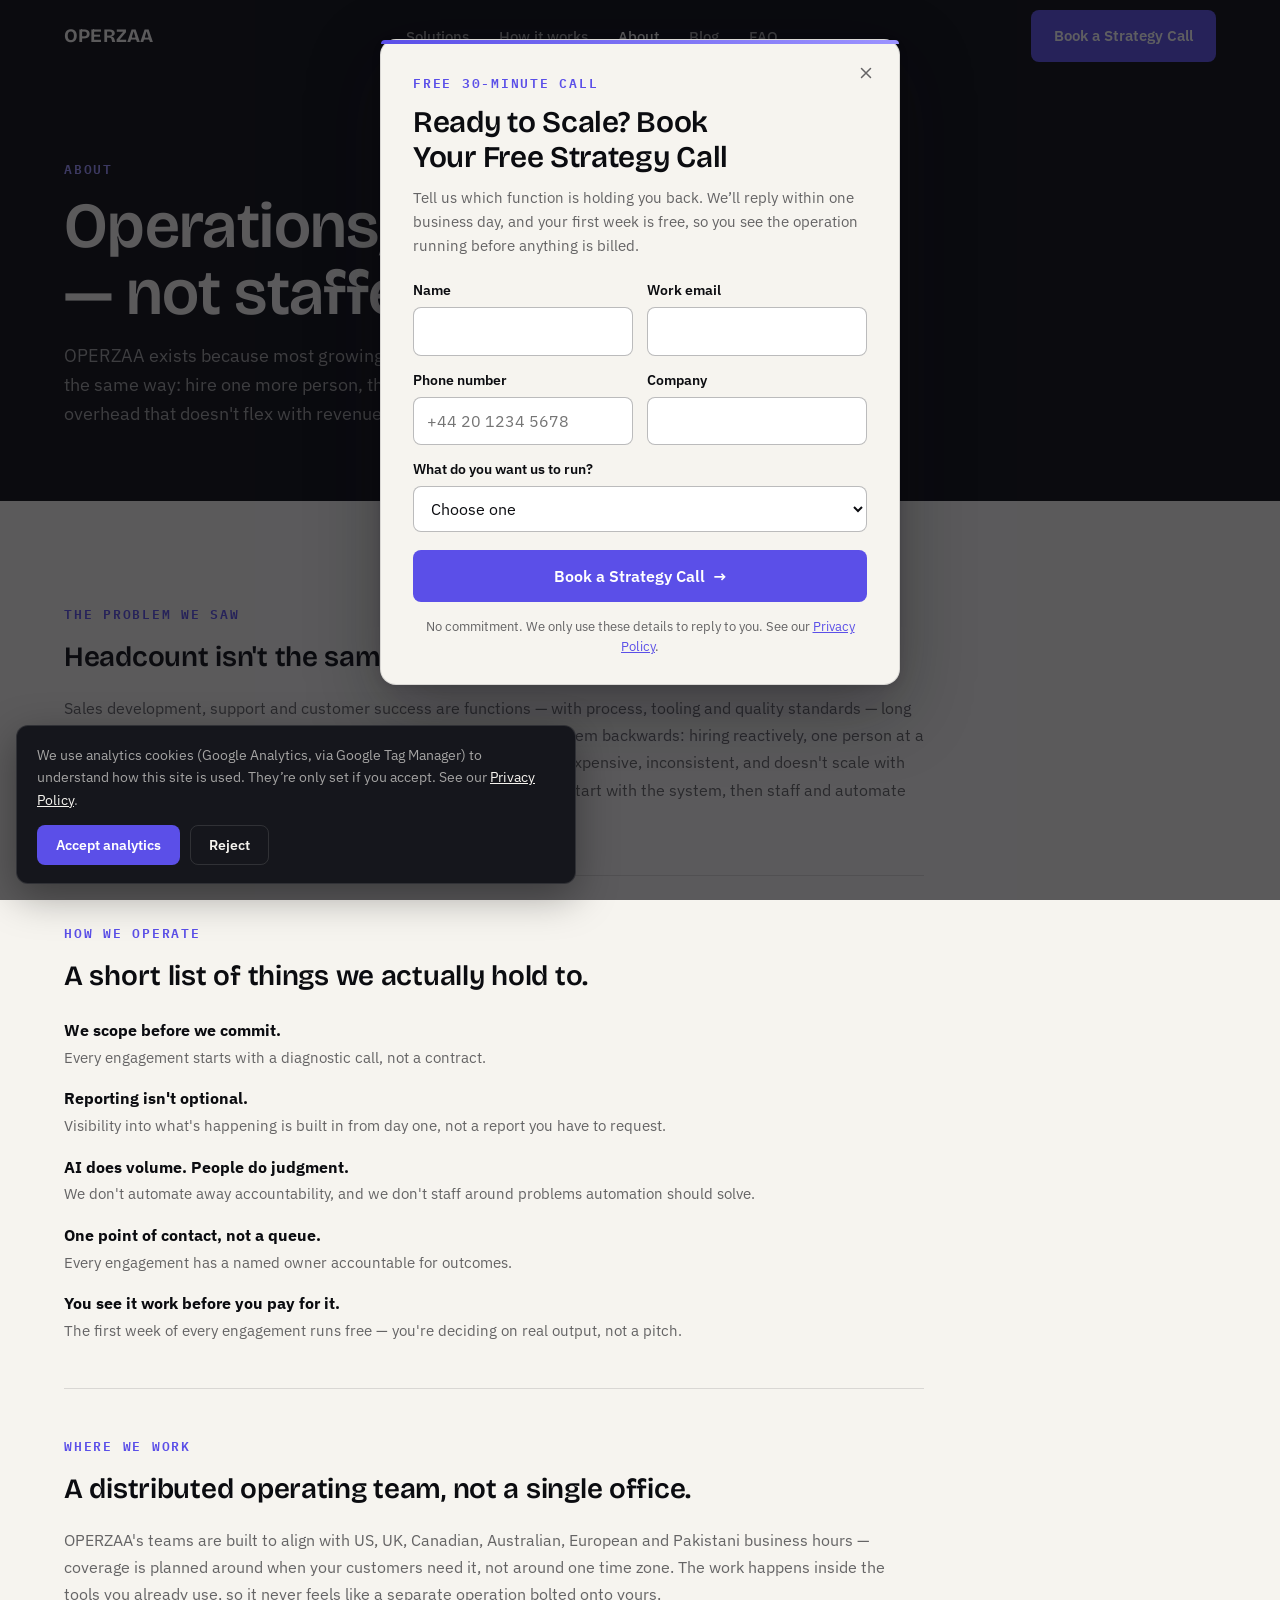
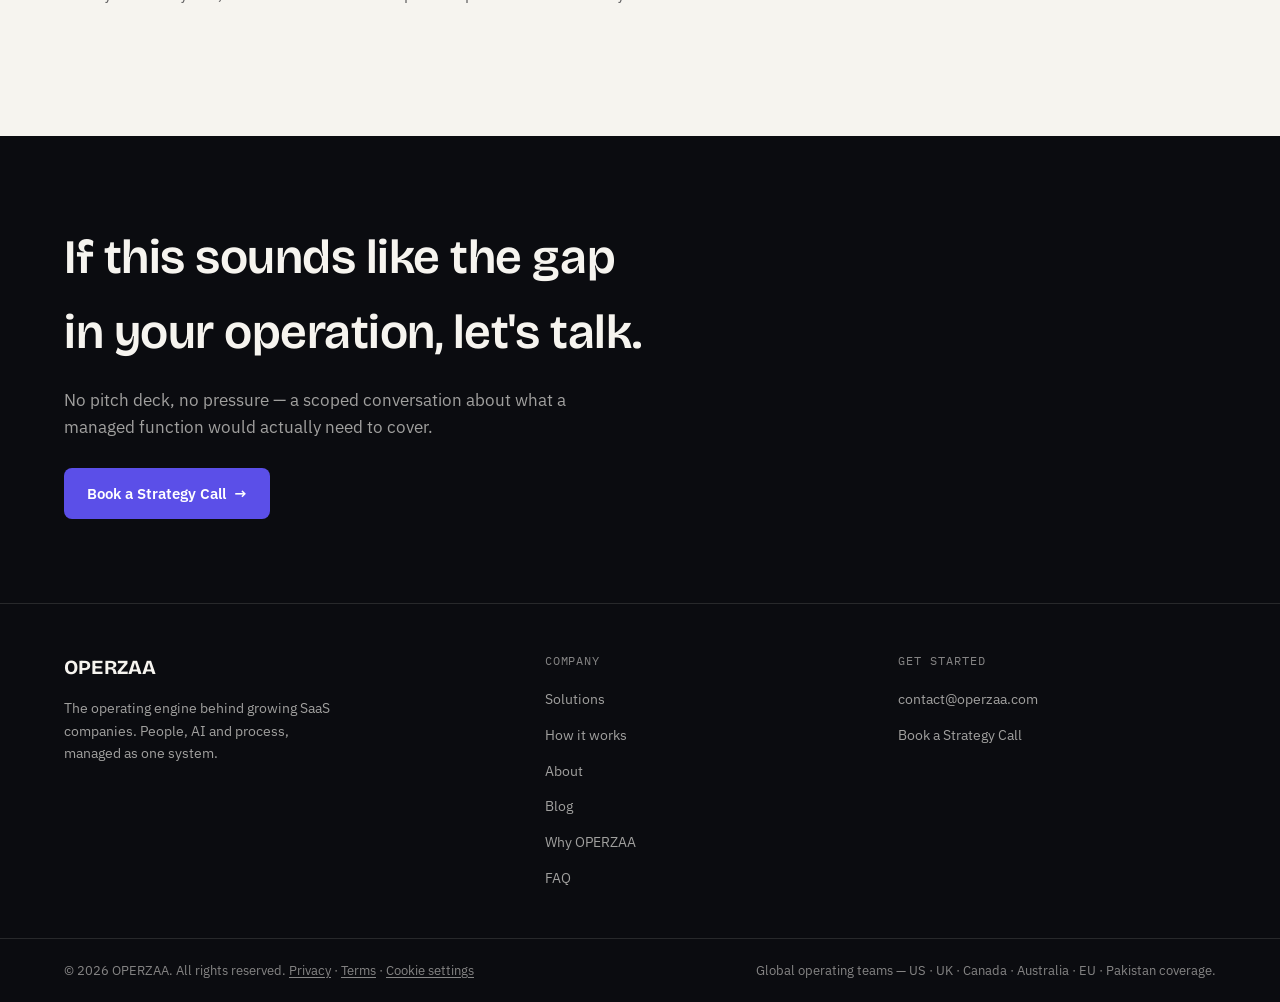
==== commit b4ef11ec: "Cut mobile blocking time: defer GTM, remove forced reflow, stop font-swap layout shift - Load both G" ====
--- a/about/index.html
+++ b/about/index.html
@@ -9,10 +9,25 @@
   function gtag(){dataLayer.push(arguments);}
   gtag('consent', 'default', {ad_storage:'denied', ad_user_data:'denied', ad_personalization:'denied', analytics_storage:'denied', functionality_storage:'granted', security_storage:'granted', wait_for_update:500});
   try{ if(localStorage.getItem('oz_consent') === 'granted' && navigator.globalPrivacyControl !== true){ gtag('consent', 'update', {analytics_storage:'granted'}); } }catch(e){}
-  dataLayer.push({'gtm.start': new Date().getTime(), event: 'gtm.js'});
+  // GTM is loaded on the visitor's first interaction (tap, scroll, key, mouse)
+  // or 5s after the page has loaded, whichever comes first, so its ~150 KB of
+  // script doesn't block the first render. Consent defaults above still apply.
+  (function(w, d){
+    var done = false, ev = ['pointerdown', 'touchstart', 'keydown', 'scroll', 'mousemove'];
+    function load(){
+      if(done){ return; } done = true;
+      ev.forEach(function(e){ w.removeEventListener(e, load, {passive:true}); });
+      w.dataLayer.push({'gtm.start': new Date().getTime(), event: 'gtm.js'});
+      ['GTM-ML9MT3TP', 'GTM-57Z5949Q'].forEach(function(id){
+        var s = d.createElement('script'); s.async = true;
+        s.src = 'https://www.googletagmanager.com/gtm.js?id=' + id;
+        d.head.appendChild(s);
+      });
+    }
+    ev.forEach(function(e){ w.addEventListener(e, load, {passive:true}); });
+    w.addEventListener('load', function(){ setTimeout(load, 5000); });
+  })(window, document);
 </script>
-<script async src="https://www.googletagmanager.com/gtm.js?id=GTM-ML9MT3TP"></script>
-<script async src="https://www.googletagmanager.com/gtm.js?id=GTM-57Z5949Q"></script>
 <!-- End Google Tag Manager -->
 <title>About — OPERZAA</title>
 <meta name="description" content="OPERZAA exists because most growing SaaS companies solve operational strain by hiring one more person at a time. We think that's the wrong fix — here's our approach instead.">
@@ -30,7 +45,7 @@
 <link rel="preload" as="style" href="https://fonts.googleapis.com/css2?family=Bricolage+Grotesque:opsz,wght@12..96,500;12..96,600;12..96,700&family=IBM+Plex+Sans:wght@400;500;600&family=IBM+Plex+Mono:wght@500;600&display=swap">
 <link rel="stylesheet" href="https://fonts.googleapis.com/css2?family=Bricolage+Grotesque:opsz,wght@12..96,500;12..96,600;12..96,700&family=IBM+Plex+Sans:wght@400;500;600&family=IBM+Plex+Mono:wght@500;600&display=swap" media="print" onload="this.media='all'">
 <noscript><link rel="stylesheet" href="https://fonts.googleapis.com/css2?family=Bricolage+Grotesque:opsz,wght@12..96,500;12..96,600;12..96,700&family=IBM+Plex+Sans:wght@400;500;600&family=IBM+Plex+Mono:wght@500;600&display=swap"></noscript>
-<style id="site-css">:root{--ink-950:#0B0C10;--ink-900:#15161C;--ink-800:#1F212A;--paper-050:#F6F4EF;--paper-100:#EDEAE1;--paper-200:#E1DDD1;--accent:#5B4FE8;--accent-soft:#9C93FF;--accent-dim:#3A32A6;--good:#2E9E6D;--attention:#B4700C;--on-dark-primary: var(--paper-050);--on-dark-secondary: rgba(246,244,239,.64);--on-dark-faint: rgba(246,244,239,.52);--on-dark-border: rgba(246,244,239,.12);--on-dark-surface: var(--ink-900);--on-dark-surface-2: var(--ink-800);--on-light-primary: var(--ink-950);--on-light-secondary: rgba(11,12,16,.62);--on-light-faint: rgba(11,12,16,.58);--on-light-border: rgba(11,12,16,.12);--on-light-surface: #FFFFFF;--on-light-surface-2: var(--paper-100);--font-display:'Bricolage Grotesque','Hanken Grotesk',system-ui,sans-serif;--font-body:'IBM Plex Sans',system-ui,sans-serif;--font-mono:'IBM Plex Mono','SFMono-Regular',monospace;--gutter: clamp(20px,5vw,64px);--maxw: 1320px;--radius: 10px}*,*::before,*::after{box-sizing:border-box}html{scroll-behavior:smooth;overflow-x:hidden}@media (prefers-reduced-motion: reduce){html{scroll-behavior:auto}*{animation-duration:0.001ms !important;animation-iteration-count:1 !important;transition-duration:0.001ms !important}}body{margin:0;background: var(--paper-050);color: var(--on-light-primary);font-family: var(--font-body);font-size:16px;line-height:1.55;-webkit-font-smoothing:antialiased}img{max-width:100%;display:block}h1,h2,h3,h4{font-family:var(--font-display);margin:0;text-wrap:balance;letter-spacing:-0.01em}p{margin:0}a{color:inherit}::selection{background:var(--accent);color:#fff}.mono{font-family:var(--font-mono);letter-spacing:.02em}.eyebrow{font-family:var(--font-mono);font-size:12.5px;letter-spacing:.14em;text-transform:uppercase;font-weight:600}.num{font-variant-numeric:tabular-nums}.zone{padding-block: clamp(64px,10vw,120px)}.zone-tight{padding-block: clamp(44px,7vw,84px)}.wrap{max-width:var(--maxw);margin-inline:auto;padding-inline:var(--gutter)}.z-dark{background:var(--ink-950);color:var(--on-dark-primary)}.z-light{background:var(--paper-050);color:var(--on-light-primary)}.z-ink900{background:var(--ink-900);color:var(--on-dark-primary)}.grid{display:grid;gap:32px}.stack{display:flex;flex-direction:column}.btn{display:inline-flex;align-items:center;gap:8px;font-family:var(--font-body);font-weight:600;font-size:15px;padding:13px 22px;border-radius:8px;border:1px solid transparent;cursor:pointer;text-decoration:none;white-space:nowrap;transition:transform .15s ease,background .15s ease,border-color .15s ease,opacity .15s ease}.btn:active{transform:translateY(1px)}.btn-accent{background:var(--accent);color:#fff}.btn-accent:hover{background:#4C41D6}.btn-ghost-dark{border-color:var(--on-dark-border);color:var(--on-dark-primary);background:transparent}.btn-ghost-dark:hover{border-color:rgba(246,244,239,.32);background:rgba(246,244,239,.04)}.btn-ghost-light{border-color:var(--on-light-border);color:var(--on-light-primary);background:transparent}.btn-ghost-light:hover{border-color:rgba(11,12,16,.28);background:rgba(11,12,16,.03)}.btn-arrow{transition:transform .15s ease}.btn:hover .btn-arrow{transform:translateX(3px)}.section-head{max-width:760px}.section-head .eyebrow{display:block;margin-bottom:14px}.section-head h2{font-size:clamp(28px,3.4vw,40px);font-weight:600;line-height:1.12}.section-head p.lede{margin-top:16px;font-size:17px;line-height:1.6}.on-dark .section-head .eyebrow{color:var(--accent-soft)}.on-light .section-head .eyebrow{color:var(--accent)}.on-dark .section-head p.lede{color:var(--on-dark-secondary)}.on-light .section-head p.lede{color:var(--on-light-secondary)}.reveal{opacity:1;transform:none}@media (prefers-reduced-motion: no-preference){.reveal.reveal-armed{opacity:0;transform:translateY(14px);transition:opacity .6s ease,transform .6s ease}.reveal.reveal-armed.is-visible{opacity:1;transform:none}}.nav{position:fixed;top:0;left:0;right:0;z-index:100;border-bottom:1px solid transparent;transition:background .25s ease,border-color .25s ease,backdrop-filter .25s ease}.nav.is-scrolled{background:rgba(11,12,16,.78);backdrop-filter:blur(10px);border-bottom-color: var(--on-dark-border)}.nav-inner{max-width:var(--maxw);margin-inline:auto;padding-inline:var(--gutter);height:72px;display:flex;align-items:center;justify-content:space-between;gap:24px}.wordmark{font-family:var(--font-display);font-weight:700;font-size:19px;letter-spacing:.01em;color:var(--on-dark-primary);text-decoration:none}.nav-links{display:flex;align-items:center;gap:30px;list-style:none;margin:0;padding:0}.nav-links a{font-size:14.5px;font-weight:500;text-decoration:none;color:var(--on-dark-secondary);transition:color .15s ease}.nav-links a:hover{color:var(--on-dark-primary)}.nav-cta{display:none}@media (min-width:860px){.nav-cta{display:inline-flex}}.nav-links{display:none}@media (min-width:860px){.nav-links{display:flex}}.hero{padding-top:calc(72px + clamp(48px,8vw,96px));padding-bottom:clamp(64px,9vw,110px);background: radial-gradient(1100px 520px at 82% -8%,rgba(91,79,232,.20),transparent 60%),var(--ink-950)}.hero-grid{display:grid;grid-template-columns:minmax(0,1fr);gap:56px;align-items:center}@media (min-width:980px){.hero-grid{grid-template-columns:1.05fr .95fr}}.hero-eyebrow{color:var(--accent-soft);margin-bottom:22px}.hero h1{font-size:clamp(36px,5.2vw,58px);font-weight:600;line-height:1.05;color:var(--on-dark-primary)}.hero-sub{margin-top:22px;max-width:520px;font-size:17.5px;line-height:1.65;color:var(--on-dark-secondary);border-left:2px solid var(--on-dark-border);padding-left:16px}.hero-ctas{display:flex;flex-wrap:wrap;gap:14px;margin-top:34px}.hero-guarantee{margin-top:18px;font-size:13.5px;color:var(--on-dark-faint)}.ops-panel{background:var(--ink-900);border:1px solid var(--on-dark-border);border-radius:14px;overflow:hidden;box-shadow:0 40px 80px -40px rgba(0,0,0,.6)}.ops-head{display:flex;align-items:center;justify-content:space-between;gap:12px;padding:16px 20px;border-bottom:1px solid var(--on-dark-border)}.ops-title{font-size:13.5px;font-weight:600;color:var(--on-dark-primary)}.ops-tag{display:inline-flex;align-items:center;gap:7px;font-size:11px;font-weight:600;letter-spacing:.06em;text-transform:uppercase;color:var(--on-dark-faint)}.ops-dot{width:6px;height:6px;border-radius:50%;background:var(--accent-soft)}@media (prefers-reduced-motion: no-preference){.ops-dot{animation:pulse 2.4s ease-in-out infinite}}@keyframes pulse{0%,100%{opacity:1}50%{opacity:.35}}.ops-body{padding:20px}.ops-stats{display:grid;grid-template-columns:repeat(3,1fr);gap:1px;background:var(--on-dark-border);border:1px solid var(--on-dark-border);border-radius:10px;overflow:hidden}.ops-stat{background:var(--ink-900);padding:14px 16px}.ops-stat .lbl{font-size:11px;color:var(--on-dark-faint);text-transform:uppercase;letter-spacing:.06em;font-weight:600}.ops-stat .val{font-family:var(--font-mono);font-size:22px;font-weight:600;color:var(--on-dark-primary);margin-top:6px}.ops-stat .delta{font-size:12px;margin-top:4px;font-weight:600}.ops-stat .delta.good{color:var(--good)}.ops-fn-list{display:flex;flex-direction:column;gap:1px;background:var(--on-dark-border);border:1px solid var(--on-dark-border);border-radius:10px;overflow:hidden}.ops-fn-row{display:grid;grid-template-columns:auto 1fr auto;align-items:center;gap:12px;background:var(--ink-900);padding:11px 14px}.ops-fn-name{font-size:12.5px;font-weight:600;color:var(--on-dark-primary);min-width:108px}.ops-fn-metric{font-family:var(--font-mono);font-size:12px;color:var(--on-dark-faint);text-align:right}.ops-spark{margin-top:18px}.ops-spark .lbl{font-size:11px;color:var(--on-dark-faint);text-transform:uppercase;letter-spacing:.06em;font-weight:600;margin-bottom:10px;display:block}.ops-queue{margin-top:18px;display:flex;flex-direction:column;gap:8px}.ops-row{display:flex;align-items:center;gap:10px;font-size:13px;color:var(--on-dark-secondary);padding:9px 10px;border:1px solid var(--on-dark-border);border-radius:8px}.pill{font-size:10.5px;font-weight:700;letter-spacing:.05em;text-transform:uppercase;padding:3px 8px;border-radius:20px;display:inline-flex;align-items:center;gap:5px;flex-shrink:0}.pill::before{content:'';width:6px;height:6px;border-radius:50%;background:currentColor}.pill-good{background:rgba(46,158,109,.14);color:#3BB37E}.pill-progress{background:rgba(156,147,255,.16);color:var(--accent-soft)}.pill-attention{background:rgba(180,112,12,.16);color:#E0A64C}.ops-row .rt{margin-left:auto;font-family:var(--font-mono);font-size:11.5px;color:var(--on-dark-faint)}.ops-caption{margin-top:16px;font-size:11.5px;color:var(--on-dark-faint);font-style:italic}.ops-funnel{margin-top:18px;display:flex;flex-direction:column;gap:8px}.ops-funnel-row{display:grid;grid-template-columns:112px 1fr 40px;align-items:center;gap:10px}.ops-funnel-row .fl{font-size:12px;color:var(--on-dark-secondary)}.ops-funnel-track{height:8px;background:rgba(246,244,239,.07);border-radius:4px;overflow:hidden}.ops-funnel-fill{height:100%;border-radius:4px;background:linear-gradient(90deg,var(--accent-dim),var(--accent))}.ops-funnel-row .fv{font-family:var(--font-mono);font-size:12px;color:var(--on-dark-faint);text-align:right}@media (max-width:480px){.ops-head{padding:14px 16px;flex-wrap:wrap;row-gap:6px}.ops-body{padding:14px}.ops-fn-row{grid-template-columns:minmax(0,1fr) auto;row-gap:4px;padding:10px 12px}.ops-fn-name{min-width:0}.ops-fn-metric{grid-column:1 / -1;grid-row:2;text-align:left}}.strip{border-top:1px solid var(--on-dark-border)}.strip-inner{display:grid;gap:22px}@media (min-width:760px){.strip-inner{grid-template-columns:repeat(3,1fr)}}.strip-item{font-size:14.5px;color:var(--on-dark-secondary);padding-block:22px;border-top:1px solid var(--on-dark-border)}@media (min-width:760px){.strip-item{border-top:none;border-left:1px solid var(--on-dark-border);padding-left:22px;padding-block:0}.strip-item:first-child{border-left:none;padding-left:0}}.strip-item strong{display:block;color:var(--on-dark-primary);font-weight:600;margin-bottom:4px}.cascade-dark{background:var(--ink-950);color:var(--on-dark-primary);padding-top:clamp(72px,10vw,120px);padding-bottom:0}.cascade-line{display:flex;flex-direction:column;align-items:flex-start;gap:0;max-width:760px}.cascade-step{position:relative;padding-left:34px;padding-block:20px}.cascade-step::before{content:'';position:absolute;left:5px;top:28px;width:9px;height:9px;border-radius:50%;background:var(--on-dark-faint);border:2px solid var(--ink-950)}.cascade-step::after{content:'';position:absolute;left:9px;top:38px;bottom:-20px;width:1px;background:var(--on-dark-border)}.cascade-step:last-child::after{display:none}.cascade-step p{font-size:clamp(19px,2.4vw,25px);font-weight:500;color:var(--on-dark-primary);line-height:1.35}.cascade-step.symptoms p{font-size:16.5px;font-weight:400;color:var(--on-dark-secondary);line-height:1.7;max-width:600px}.cascade-pivot{position:relative;margin-top:8px;background:var(--paper-050);color:var(--on-light-primary);border-radius:22px 22px 0 0;padding:clamp(48px,7vw,72px) 0 clamp(56px,8vw,90px)}.cascade-pivot::before{content:'';position:absolute;left:34px;top:-1px;width:1px;height:36px;background:var(--accent)}.cascade-brand{padding-left:34px;position:relative}.cascade-brand::before{content:'';position:absolute;left:5px;top:8px;width:11px;height:11px;border-radius:50%;background:var(--accent);box-shadow:0 0 0 5px rgba(91,79,232,.16)}.cascade-brand .word{font-family:var(--font-display);font-weight:700;font-size:clamp(28px,4vw,40px);letter-spacing:.01em}.cascade-brand .desc{margin-top:10px;font-size:16.5px;color:var(--on-light-secondary);max-width:520px}.cascade-outcome{margin-top:30px;padding-left:34px;font-family:var(--font-display);font-weight:600;font-size:clamp(24px,3vw,32px);color:var(--on-light-primary);max-width:640px;text-wrap:balance}.model-flow{display:flex;flex-direction:column;align-items:center;margin-top:56px;text-align:center}.model-node-label{font-family:var(--font-mono);font-size:12px;font-weight:600;letter-spacing:.06em;text-transform:uppercase;color:var(--on-light-secondary);border:1px solid var(--on-light-border);border-radius:20px;padding:9px 20px;background:var(--on-light-surface);display:inline-block}.model-connector{width:1px;height:30px;background:var(--on-light-border)}.model-core{margin-block:2px;display:flex;flex-direction:column;align-items:center}.model-core-word{font-family:var(--font-display);font-weight:700;font-size:clamp(26px,3.6vw,36px);color:var(--on-light-primary);letter-spacing:.01em}.model-core-caption{margin-top:8px;font-size:13px;color:var(--accent);font-weight:600}.model-functions-wrap{position:relative;width:100%;max-width:940px;margin-top:30px;padding-top:28px;border-top:1px solid var(--accent)}.model-functions{display:grid;grid-template-columns:repeat(5,1fr);gap:14px}@media (max-width:900px){.model-functions{grid-template-columns:repeat(2,1fr)}}@media (max-width:520px){.model-functions{grid-template-columns:1fr}}.model-fn{position:relative;border:1px solid var(--on-light-border);border-radius:12px;padding:18px 16px;background:var(--on-light-surface);text-align:left}.model-fn::before{content:'';position:absolute;top:-29px;left:50%;width:1px;height:28px;background:var(--accent);transform:translateX(-50%)}@media (max-width:900px){.model-fn::before{display:none}.model-functions-wrap{border-top-color:var(--on-light-border)}.model-fn{border-top:2px solid var(--accent)}}.fn-label{display:block;font-size:14.5px;font-weight:600;color:var(--on-light-primary)}.fn-desc{display:block;margin-top:6px;font-size:12.5px;color:var(--on-light-secondary)}.tabs{display:flex;flex-wrap:wrap;gap:8px;margin-top:44px;border-bottom:1px solid var(--on-light-border);padding-bottom:0}.tab-btn{font-family:var(--font-body);font-weight:600;font-size:14.5px;padding:12px 4px;margin-right:26px;background:none;border:none;cursor:pointer;color:var(--on-light-faint);border-bottom:2px solid transparent;margin-bottom:-1px;transition:color .15s ease,border-color .15s ease}.tab-btn:hover{color:var(--on-light-primary)}.tab-btn[aria-selected="true"]{color:var(--on-light-primary);border-bottom-color:var(--accent)}.tab-panel{display:none;padding-top:34px}.tab-panel.is-active{display:block}.tab-panel .intro{font-size:18px;line-height:1.6;max-width:660px;color:var(--on-light-primary)}.cap-list{display:flex;flex-wrap:wrap;gap:9px;margin-top:24px}.cap-tag{font-size:13px;font-weight:500;padding:8px 14px;border-radius:20px;border:1px solid var(--on-light-border);color:var(--on-light-secondary);background:var(--on-light-surface)}.team-banner{margin-top:56px;padding:28px 30px;border:1px solid var(--on-light-border);border-radius:14px;background:var(--paper-100);display:grid;gap:16px}@media (min-width:760px){.team-banner{grid-template-columns:auto 1fr;align-items:center}}.team-banner .kicker{font-family:var(--font-mono);font-size:11.5px;font-weight:600;letter-spacing:.08em;text-transform:uppercase;color:var(--accent);white-space:nowrap}.team-banner p{font-size:15px;line-height:1.6;color:var(--on-light-secondary)}.team-banner strong{color:var(--on-light-primary)}.split{display:grid;gap:0;margin-top:52px;border:1px solid var(--on-dark-border);border-radius:14px;overflow:hidden}@media (min-width:820px){.split{grid-template-columns:1fr 1fr}}.split-col{padding:34px 32px}.split-col.human{background:var(--ink-900)}.split-col.ai{background:var(--ink-950);border-top:1px solid var(--on-dark-border)}@media (min-width:820px){.split-col.ai{border-top:none;border-left:1px solid var(--on-dark-border)}}.split-col .kicker{font-family:var(--font-mono);font-size:12px;letter-spacing:.1em;text-transform:uppercase;font-weight:600;color:var(--accent-soft)}.split-col h3{margin-top:14px;font-size:22px;font-weight:600;color:var(--on-dark-primary)}.split-col ul{list-style:none;margin:18px 0 0;padding:0;display:flex;flex-direction:column;gap:11px}.split-col li{font-size:14.5px;color:var(--on-dark-secondary);padding-left:18px;position:relative}.split-col li::before{content:'—';position:absolute;left:0;color:var(--on-dark-faint)}.split-note{padding:22px 32px;background:var(--ink-800);font-size:14px;color:var(--on-dark-secondary);border-top:1px solid var(--on-dark-border)}.split-note strong{color:var(--on-dark-primary)}.steps{margin-top:48px;display:grid;gap:0}.step{display:grid;grid-template-columns:56px 1fr;gap:24px;padding-block:26px;border-top:1px solid var(--on-light-border)}.step:last-child{border-bottom:1px solid var(--on-light-border)}.step .idx{font-family:var(--font-mono);font-size:14px;color:var(--accent);font-weight:600;padding-top:2px}.step h3{font-size:18px;font-weight:600}.step p{margin-top:8px;font-size:14.5px;line-height:1.65;color:var(--on-light-secondary);max-width:600px}.fit-grid{display:grid;gap:16px;margin-top:40px}@media (min-width:760px){.fit-grid{grid-template-columns:1fr 1fr}}.fit-item{display:flex;gap:14px;padding:20px 22px;border:1px solid var(--on-light-border);border-radius:12px;background:var(--on-light-surface)}.fit-check{flex-shrink:0;width:20px;height:20px;margin-top:2px;color:var(--accent)}.fit-item p{font-size:14.5px;line-height:1.55;color:var(--on-light-secondary)}.fit-item strong{color:var(--on-light-primary);display:block;font-size:14.5px;margin-bottom:3px}.quad{display:grid;gap:1px;background:var(--on-dark-border);border:1px solid var(--on-dark-border);border-radius:14px;overflow:hidden;margin-top:48px}@media (min-width:760px){.quad{grid-template-columns:repeat(2,1fr)}}.quad-item{background:var(--ink-900);padding:28px 30px}.quad-item .not{font-size:14px;color:var(--on-dark-faint);text-decoration:line-through;text-decoration-color:rgba(246,244,239,.3)}.quad-item .is{margin-top:8px;font-family:var(--font-display);font-size:20px;font-weight:600;color:var(--on-dark-primary)}.fit-line{margin-top:32px;font-size:14.5px;line-height:1.6;color:var(--on-dark-secondary);max-width:680px}.proof-box{margin-top:40px;border:1px solid var(--on-light-border);border-radius:14px;padding:clamp(28px,4vw,44px);background:var(--on-light-surface);display:grid;gap:28px}@media (min-width:900px){.proof-box{grid-template-columns:1fr 1fr}}.proof-box h3{font-size:20px;font-weight:600;max-width:360px}.proof-list{display:flex;flex-direction:column;gap:16px}.proof-list-item{display:flex;gap:12px;font-size:14.5px;line-height:1.6;color:var(--on-light-secondary)}.proof-list-item .mk{font-family:var(--font-mono);color:var(--accent);font-weight:600;flex-shrink:0}.faq{margin-top:40px;border-top:1px solid var(--on-light-border)}.faq details{border-bottom:1px solid var(--on-light-border);padding-block:20px}.faq summary{cursor:pointer;list-style:none;display:flex;align-items:center;justify-content:space-between;gap:20px;font-size:16.5px;font-weight:500;color:var(--on-light-primary)}.faq summary::-webkit-details-marker{display:none}.faq summary .plus{font-family:var(--font-mono);font-size:20px;color:var(--on-light-faint);flex-shrink:0;transition:transform .2s ease}.faq details[open] summary .plus{transform:rotate(45deg)}.faq .a{margin-top:14px;font-size:14.5px;line-height:1.7;color:var(--on-light-secondary);max-width:680px}.final-cta{text-align:left}.final-cta h2{font-size:clamp(30px,4.4vw,48px);font-weight:600;max-width:720px;color:var(--on-dark-primary)}.final-cta p.lede{margin-top:18px;font-size:17px;color:var(--on-dark-secondary);max-width:560px}.final-ctas{display:flex;flex-wrap:wrap;gap:14px;margin-top:34px}.footer{border-top:1px solid var(--on-dark-border)}.footer-top{display:grid;gap:36px;padding-block:48px}@media (min-width:760px){.footer-top{grid-template-columns:1.4fr 1fr 1fr}}.footer-brand .wordmark{font-size:20px}.footer-brand p{margin-top:14px;font-size:14px;color:var(--on-dark-secondary);max-width:280px;line-height:1.6}.footer-col .h{font-family:var(--font-mono);font-size:11.5px;letter-spacing:.08em;text-transform:uppercase;color:var(--on-dark-faint);margin-bottom:16px}.footer-col ul{list-style:none;margin:0;padding:0;display:flex;flex-direction:column;gap:11px}.footer-col a{font-size:14px;color:var(--on-dark-secondary);text-decoration:none}.footer-col a:hover{color:var(--on-dark-primary)}.footer-bottom{display:flex;flex-wrap:wrap;gap:12px;justify-content:space-between;padding-block:22px;border-top:1px solid var(--on-dark-border);font-size:12.5px;color:var(--on-dark-faint)}.on-light .eyebrow{color:var(--accent)}.on-dark .eyebrow{color:var(--accent-soft)}.section-head h2,.section-head h1{font-size:clamp(28px,3.4vw,40px);font-weight:600;line-height:1.12;font-family:var(--font-display);margin:0;text-wrap:balance;letter-spacing:-0.01em}.nav-mobile{display:block;position:relative}@media (min-width:860px){.nav-mobile{display:none}}.nav-mobile summary{list-style:none;cursor:pointer;color:var(--on-dark-primary);width:32px;height:32px;display:flex;align-items:center;justify-content:center}.nav-mobile summary::-webkit-details-marker{display:none}.nav-burger-lines{display:flex;flex-direction:column;gap:5px;width:20px}.nav-burger-lines span{display:block;height:1.5px;background:var(--on-dark-primary);border-radius:1px}.nav-mobile[open] .nav-burger-lines span:nth-child(1){transform:translateY(6.5px) rotate(45deg)}.nav-mobile[open] .nav-burger-lines span:nth-child(2){opacity:0}.nav-mobile[open] .nav-burger-lines span:nth-child(3){transform:translateY(-6.5px) rotate(-45deg)}.nav-mobile-panel{position:fixed;top:72px;left:0;right:0;background:var(--ink-950);border-bottom:1px solid var(--on-dark-border);padding:8px var(--gutter) 24px;display:flex;flex-direction:column}.nav-mobile-panel a{padding:14px 0;font-size:16px;font-weight:500;color:var(--on-dark-secondary);text-decoration:none;border-bottom:1px solid var(--on-dark-border)}.nav-mobile-panel a:last-of-type{border-bottom:none}.nav-mobile-panel .btn{margin-top:16px;justify-content:center}.nav-links a[aria-current="page"]{color:var(--on-dark-primary)}.page-header{padding-top:calc(72px + clamp(44px,8vw,88px));padding-bottom:clamp(44px,7vw,72px)}.page-header .section-head{max-width:920px}.page-header .section-head h1{font-size:clamp(38px,5.6vw,64px);line-height:1.04}.page-header .section-head p.lede{max-width:660px;font-size:18px}.solutions-detail{display:flex;flex-direction:column;margin-top:8px}.solution-block{padding-block:44px;border-top:1px solid var(--on-light-border)}.solution-block:first-child{border-top:none;padding-top:16px}.solution-block-head{display:flex;flex-direction:column;gap:10px;max-width:760px}.solution-block-head h2{font-size:clamp(22px,2.6vw,28px);font-weight:600}.solution-intro{margin-top:14px;font-size:16px;line-height:1.65;color:var(--on-light-secondary);max-width:740px}.page-cta{margin-top:56px;display:flex;justify-content:flex-start}.workflow-stages{display:flex;align-items:stretch;gap:0;margin-top:2px;flex-wrap:wrap}.wf-stage{flex:1 1 190px;min-width:170px;background:var(--ink-950);border:1px solid var(--on-dark-border);border-radius:10px;padding:16px;display:flex;flex-direction:column;gap:8px}.wf-num{font-family:var(--font-mono);font-size:11px;color:var(--on-dark-faint);font-weight:600}.wf-pill{align-self:flex-start;font-size:10px;font-weight:700;letter-spacing:.05em;text-transform:uppercase;padding:3px 9px;border-radius:20px}.wf-pill-in{background:rgba(246,244,239,.10);color:var(--on-dark-secondary)}.wf-pill-ai{background:rgba(156,147,255,.18);color:var(--accent-soft)}.wf-pill-handoff{background:rgba(180,112,12,.16);color:#E0A64C}.wf-pill-human{background:rgba(46,158,109,.16);color:var(--good)}.wf-desc{font-size:13px;color:var(--on-dark-primary);line-height:1.5}.wf-meta{font-size:11px;color:var(--on-dark-faint);font-family:var(--font-mono);margin-top:auto;padding-top:4px}.wf-arrow{display:flex;align-items:center;justify-content:center;padding-inline:8px;color:var(--on-dark-faint);font-size:16px;flex:0 0 auto}@media (max-width:760px){.workflow-stages{flex-direction:column}.wf-arrow{transform:rotate(90deg);padding-block:2px;align-self:center}}.steps-detail{display:flex;flex-direction:column;margin-top:8px}.step-detail{padding-block:40px;border-top:1px solid var(--on-light-border)}.step-detail:first-child{border-top:none;padding-top:16px}.step-detail-head{display:flex;align-items:baseline;gap:16px}.step-detail-head .idx{font-family:var(--font-mono);font-size:14px;color:var(--accent);font-weight:600}.step-detail-head h2{font-size:clamp(20px,2.4vw,26px);font-weight:600}.step-detail-body{margin-top:12px;font-size:16px;line-height:1.65;color:var(--on-light-secondary);max-width:740px}.step-sub{display:grid;gap:20px;margin-top:22px;max-width:860px}@media (min-width:700px){.step-sub{grid-template-columns:1fr 1fr}}.step-sub-label{display:block;font-family:var(--font-mono);font-size:11px;font-weight:600;letter-spacing:.06em;text-transform:uppercase;color:var(--on-light-faint);margin-bottom:6px}.step-sub p{font-size:13.5px;line-height:1.6;color:var(--on-light-secondary)}.diag-list{display:flex;flex-direction:column;gap:16px;margin-top:32px;max-width:820px}.diag-item{display:flex;gap:14px;font-size:15px;line-height:1.6;color:var(--on-dark-secondary)}.diag-item .mk{font-family:var(--font-mono);color:var(--accent-soft);font-weight:600;flex-shrink:0}.about-block{padding-block:44px;border-top:1px solid var(--on-light-border);max-width:860px}.about-block:first-child{border-top:none;padding-top:16px}.about-block h2{margin-top:10px;font-size:clamp(22px,2.6vw,28px);font-weight:600}.about-block>p{margin-top:16px;font-size:16px;line-height:1.7;color:var(--on-light-secondary)}.principle-list{display:flex;flex-direction:column;gap:16px;margin-top:20px}.principle-item{font-size:15px;line-height:1.65;color:var(--on-light-secondary)}.principle-item strong{color:var(--on-light-primary);display:block;margin-bottom:2px;font-size:15.5px}.sol-preview-grid{display:grid;gap:14px;margin-top:40px}@media (min-width:700px){.sol-preview-grid{grid-template-columns:repeat(3,1fr)}}@media (min-width:1000px){.sol-preview-grid{grid-template-columns:repeat(5,1fr)}}.sol-preview-card{border:1px solid var(--on-light-border);border-radius:12px;padding:18px 16px;background:var(--on-light-surface)}.sol-preview-card .fn-label{display:block;font-size:14px;font-weight:600;color:var(--on-light-primary)}.sol-preview-card .fn-desc{display:block;margin-top:6px;font-size:12.5px;line-height:1.5;color:var(--on-light-secondary)}.blog-grid{display:flex;flex-direction:column;margin-top:8px}.blog-card{display:block;padding-block:32px;border-top:1px solid var(--on-light-border);text-decoration:none;color:inherit}.blog-card:first-child{border-top:none;padding-top:16px}.blog-card time{font-family:var(--font-mono);font-size:12px;font-weight:600;letter-spacing:.06em;text-transform:uppercase;color:var(--on-light-faint)}.blog-card h2{margin-top:10px;font-size:clamp(20px,2.4vw,26px);font-weight:600;color:var(--on-light-primary)}.blog-card p{margin-top:10px;font-size:15px;line-height:1.65;color:var(--on-light-secondary);max-width:700px}.blog-card .read-more{display:inline-block;margin-top:14px;font-size:13.5px;font-weight:600;color:var(--accent)}.blog-empty{padding-block:32px;border-top:1px solid var(--on-light-border);font-size:15px;color:var(--on-light-secondary);max-width:600px}.article-meta{display:flex;gap:10px;align-items:center;font-family:var(--font-mono);font-size:12px;font-weight:600;letter-spacing:.06em;text-transform:uppercase;color:var(--on-dark-faint)}.article-body{max-width:720px;margin-top:8px}.article-body p{font-size:16.5px;line-height:1.75;color:var(--on-light-secondary);margin-top:20px}.article-body p:first-child{margin-top:0}.article-body h2{margin-top:40px;font-size:clamp(21px,2.4vw,26px);font-weight:600;color:var(--on-light-primary)}.article-body strong{color:var(--on-light-primary)}.article-back{display:inline-block;margin-bottom:24px;font-size:13.5px;font-weight:600;color:var(--accent);text-decoration:none}.contact-grid{display:grid;gap:40px}@media (min-width:900px){.contact-grid{grid-template-columns:1.3fr .7fr;gap:64px}}.contact-form{display:grid;gap:18px;max-width:720px}@media (min-width:640px){.contact-form .row-2{display:grid;grid-template-columns:1fr 1fr;gap:18px}}.contact-form .row-2{display:grid;gap:18px}.field{display:flex;flex-direction:column;gap:7px}.field label{font-size:14px;font-weight:600;color:var(--on-light-primary)}.field .opt{font-weight:400;color:var(--on-light-faint)}.field input,.field select,.field textarea{font:inherit;font-size:16px;color:var(--on-light-primary);background:var(--on-light-surface);border:1px solid rgba(11,12,16,.28);border-radius:8px;padding:12px 14px;width:100%}.field textarea{min-height:140px;resize:vertical}.field input:focus,.field select:focus,.field textarea:focus{outline:2px solid var(--accent);outline-offset:1px;border-color:var(--accent)}.form-hp{position:absolute;left:-9999px;width:1px;height:1px;overflow:hidden}.form-note{font-size:13.5px;line-height:1.6;color:var(--on-light-secondary)}.form-note a{color:var(--accent)}.contact-form .btn{justify-self:start}.contact-aside{display:flex;flex-direction:column;gap:22px;font-size:15px;line-height:1.65;color:var(--on-light-secondary)}.contact-aside h2{font-size:20px;font-weight:600;color:var(--on-light-primary);margin-bottom:6px}.contact-aside a{color:var(--accent);font-weight:600}.cc-banner{position:fixed;left:16px;right:16px;bottom:16px;z-index:100;max-width:560px;background:var(--ink-900);color:var(--on-dark-primary);border:1px solid var(--on-dark-border);border-radius:12px;padding:18px 20px;box-shadow:0 12px 40px rgba(0,0,0,.35);font-size:14px;line-height:1.6}.cc-banner p{color:var(--on-dark-secondary)}.cc-banner a{color:var(--on-dark-primary)}.cc-actions{display:flex;flex-wrap:wrap;gap:10px;margin-top:14px}.cc-actions .btn{padding:10px 18px;font-size:14px}.cc-link{background:none;border:0;padding:0;font:inherit;color:inherit;text-decoration:underline;text-underline-offset:2px;cursor:pointer}.oz-modal{position:fixed;inset:0;z-index:150;display:flex;align-items:center;justify-content:center;padding:24px 16px calc(24px + var(--oz-cc-offset,0px));background:rgba(11,12,16,.55);-webkit-backdrop-filter:blur(6px);backdrop-filter:blur(6px);overflow-y:auto;overscroll-behavior:contain;opacity:0;transition:opacity .28s ease}.oz-modal.is-open{opacity:1}.oz-modal[hidden]{display:none}.oz-modal-card{position:relative;width:100%;max-width:520px;margin:auto;background:var(--paper-050);color:var(--on-light-primary);border:1px solid var(--on-light-border);border-radius:16px;box-shadow:0 24px 70px rgba(11,12,16,.35),0 2px 8px rgba(11,12,16,.12);padding:34px 32px 28px;transform:translateY(14px) scale(.98);transition:transform .32s cubic-bezier(.2,.8,.2,1)}.oz-modal.is-open .oz-modal-card{transform:none}.oz-modal-card:focus{outline:none}.oz-modal-card::before{content:"";position:absolute;left:0;right:0;top:0;height:4px;border-radius:16px 16px 0 0;background:linear-gradient(90deg,var(--accent),var(--accent-soft))}.oz-modal-close{position:absolute;top:14px;right:14px;width:38px;height:38px;border-radius:999px;display:inline-flex;align-items:center;justify-content:center;background:transparent;border:1px solid transparent;color:var(--on-light-secondary);cursor:pointer;transition:background .15s ease,color .15s ease}.oz-modal-close:hover{background:rgba(11,12,16,.06);color:var(--on-light-primary)}.oz-modal-close:focus-visible{outline:2px solid var(--accent);outline-offset:1px}.oz-modal-close svg{width:18px;height:18px}.oz-modal .eyebrow{display:block;color:var(--accent);margin-bottom:12px}.oz-modal h2{font-size:clamp(24px,4.4vw,30px);font-weight:600;line-height:1.15;padding-right:28px}.oz-modal .oz-modal-sub{margin:12px 0 0;font-size:15px;line-height:1.6;color:var(--on-light-secondary)}.oz-modal-form{display:grid;gap:14px;margin-top:22px}.oz-modal-form .row-2{display:grid;gap:14px}@media (min-width:360px){.oz-modal-form .row-2{grid-template-columns:1fr 1fr}}.oz-modal-form .field{gap:6px}.oz-modal-form .field label{font-size:13.5px}.oz-modal-form .field input,.oz-modal-form .field select{padding:11px 13px}.oz-modal-form .btn{width:100%;justify-content:center;margin-top:4px;padding:15px 22px;font-size:16px}.oz-modal-form .form-note{margin:0;font-size:12.5px;text-align:center}html.oz-modal-lock,html.oz-modal-lock body{overflow:hidden}@media (max-width:479px){.oz-modal{padding:12px 12px calc(12px + var(--oz-cc-offset,0px))}.oz-modal-card{padding:26px 18px 20px;border-radius:14px}.oz-modal .eyebrow{font-size:11.5px;margin-bottom:8px}.oz-modal h2{font-size:22px}.oz-modal .oz-modal-sub{font-size:14px;margin-top:8px;line-height:1.5}.oz-modal-form{gap:10px;margin-top:16px}.oz-modal-form .row-2{gap:10px}.oz-modal-form .field{gap:4px}.oz-modal-form .field label{font-size:13px}.oz-modal-form .field input,.oz-modal-form .field select{padding:10px 12px}}.cc-banner{z-index:160}</style>
+<style id="site-css">@font-face{font-family:'Bricolage Fallback';src:local('Arial'),local('Liberation Sans'),local('Helvetica'),local('Roboto');size-adjust:97%;ascent-override:95.4%;descent-override:28.4%;line-gap-override:0%}@font-face{font-family:'Plex Sans Fallback';src:local('Arial'),local('Liberation Sans'),local('Helvetica'),local('Roboto');size-adjust:99%;ascent-override:103.5%;descent-override:27.8%;line-gap-override:0%}@font-face{font-family:'Plex Mono Fallback';src:local('Courier New'),local('Liberation Mono'),local('Menlo'),local('Roboto Mono');size-adjust:100%;ascent-override:102.5%;descent-override:27.5%;line-gap-override:0%}:root{--ink-950:#0B0C10;--ink-900:#15161C;--ink-800:#1F212A;--paper-050:#F6F4EF;--paper-100:#EDEAE1;--paper-200:#E1DDD1;--accent:#5B4FE8;--accent-soft:#9C93FF;--accent-dim:#3A32A6;--good:#2E9E6D;--attention:#B4700C;--on-dark-primary: var(--paper-050);--on-dark-secondary: rgba(246,244,239,.64);--on-dark-faint: rgba(246,244,239,.52);--on-dark-border: rgba(246,244,239,.12);--on-dark-surface: var(--ink-900);--on-dark-surface-2: var(--ink-800);--on-light-primary: var(--ink-950);--on-light-secondary: rgba(11,12,16,.62);--on-light-faint: rgba(11,12,16,.58);--on-light-border: rgba(11,12,16,.12);--on-light-surface: #FFFFFF;--on-light-surface-2: var(--paper-100);--font-display:'Bricolage Grotesque','Bricolage Fallback','Hanken Grotesk',system-ui,sans-serif;--font-body:'IBM Plex Sans','Plex Sans Fallback',system-ui,sans-serif;--font-mono:'IBM Plex Mono','Plex Mono Fallback','SFMono-Regular',monospace;--gutter: clamp(20px,5vw,64px);--maxw: 1320px;--radius: 10px}*,*::before,*::after{box-sizing:border-box}html{scroll-behavior:smooth;overflow-x:hidden}@media (prefers-reduced-motion: reduce){html{scroll-behavior:auto}*{animation-duration:0.001ms !important;animation-iteration-count:1 !important;transition-duration:0.001ms !important}}body{margin:0;background: var(--paper-050);color: var(--on-light-primary);font-family: var(--font-body);font-size:16px;line-height:1.55;-webkit-font-smoothing:antialiased}img{max-width:100%;display:block}h1,h2,h3,h4{font-family:var(--font-display);margin:0;text-wrap:balance;letter-spacing:-0.01em}p{margin:0}a{color:inherit}::selection{background:var(--accent);color:#fff}.mono{font-family:var(--font-mono);letter-spacing:.02em}.eyebrow{font-family:var(--font-mono);font-size:12.5px;letter-spacing:.14em;text-transform:uppercase;font-weight:600}.num{font-variant-numeric:tabular-nums}.zone{padding-block: clamp(64px,10vw,120px)}.zone-tight{padding-block: clamp(44px,7vw,84px)}.wrap{max-width:var(--maxw);margin-inline:auto;padding-inline:var(--gutter)}.z-dark{background:var(--ink-950);color:var(--on-dark-primary)}.z-light{background:var(--paper-050);color:var(--on-light-primary)}.z-ink900{background:var(--ink-900);color:var(--on-dark-primary)}.grid{display:grid;gap:32px}.stack{display:flex;flex-direction:column}.btn{display:inline-flex;align-items:center;gap:8px;font-family:var(--font-body);font-weight:600;font-size:15px;padding:13px 22px;border-radius:8px;border:1px solid transparent;cursor:pointer;text-decoration:none;white-space:nowrap;transition:transform .15s ease,background .15s ease,border-color .15s ease,opacity .15s ease}.btn:active{transform:translateY(1px)}.btn-accent{background:var(--accent);color:#fff}.btn-accent:hover{background:#4C41D6}.btn-ghost-dark{border-color:var(--on-dark-border);color:var(--on-dark-primary);background:transparent}.btn-ghost-dark:hover{border-color:rgba(246,244,239,.32);background:rgba(246,244,239,.04)}.btn-ghost-light{border-color:var(--on-light-border);color:var(--on-light-primary);background:transparent}.btn-ghost-light:hover{border-color:rgba(11,12,16,.28);background:rgba(11,12,16,.03)}.btn-arrow{transition:transform .15s ease}.btn:hover .btn-arrow{transform:translateX(3px)}.section-head{max-width:760px}.section-head .eyebrow{display:block;margin-bottom:14px}.section-head h2{font-size:clamp(28px,3.4vw,40px);font-weight:600;line-height:1.12}.section-head p.lede{margin-top:16px;font-size:17px;line-height:1.6}.on-dark .section-head .eyebrow{color:var(--accent-soft)}.on-light .section-head .eyebrow{color:var(--accent)}.on-dark .section-head p.lede{color:var(--on-dark-secondary)}.on-light .section-head p.lede{color:var(--on-light-secondary)}.reveal{opacity:1;transform:none}@media (prefers-reduced-motion: no-preference){.reveal.reveal-armed{opacity:0;transform:translateY(14px);transition:opacity .6s ease,transform .6s ease}.reveal.reveal-armed.is-visible{opacity:1;transform:none}}.nav{position:fixed;top:0;left:0;right:0;z-index:100;border-bottom:1px solid transparent;transition:background .25s ease,border-color .25s ease}.nav.is-scrolled{background:rgba(11,12,16,.78);backdrop-filter:blur(10px);border-bottom-color: var(--on-dark-border)}@media (max-width:767px){.nav.is-scrolled{background:rgba(11,12,16,.94);backdrop-filter:none}}.nav-inner{max-width:var(--maxw);margin-inline:auto;padding-inline:var(--gutter);height:72px;display:flex;align-items:center;justify-content:space-between;gap:24px}.wordmark{font-family:var(--font-display);font-weight:700;font-size:19px;letter-spacing:.01em;color:var(--on-dark-primary);text-decoration:none}.nav-links{display:flex;align-items:center;gap:30px;list-style:none;margin:0;padding:0}.nav-links a{font-size:14.5px;font-weight:500;text-decoration:none;color:var(--on-dark-secondary);transition:color .15s ease}.nav-links a:hover{color:var(--on-dark-primary)}.nav-cta{display:none}@media (min-width:860px){.nav-cta{display:inline-flex}}.nav-links{display:none}@media (min-width:860px){.nav-links{display:flex}}.hero{padding-top:calc(72px + clamp(48px,8vw,96px));padding-bottom:clamp(64px,9vw,110px);background: radial-gradient(1100px 520px at 82% -8%,rgba(91,79,232,.20),transparent 60%),var(--ink-950)}.hero-grid{display:grid;grid-template-columns:minmax(0,1fr);gap:56px;align-items:center}@media (min-width:980px){.hero-grid{grid-template-columns:1.05fr .95fr}}.hero-eyebrow{color:var(--accent-soft);margin-bottom:22px}.hero h1{font-size:clamp(36px,5.2vw,58px);font-weight:600;line-height:1.05;color:var(--on-dark-primary)}.hero-sub{margin-top:22px;max-width:520px;font-size:17.5px;line-height:1.65;color:var(--on-dark-secondary);border-left:2px solid var(--on-dark-border);padding-left:16px}.hero-ctas{display:flex;flex-wrap:wrap;gap:14px;margin-top:34px}.hero-guarantee{margin-top:18px;font-size:13.5px;color:var(--on-dark-faint)}.ops-panel{background:var(--ink-900);border:1px solid var(--on-dark-border);border-radius:14px;overflow:hidden;box-shadow:0 40px 80px -40px rgba(0,0,0,.6)}.ops-head{display:flex;align-items:center;justify-content:space-between;gap:12px;padding:16px 20px;border-bottom:1px solid var(--on-dark-border)}.ops-title{font-size:13.5px;font-weight:600;color:var(--on-dark-primary)}.ops-tag{display:inline-flex;align-items:center;gap:7px;font-size:11px;font-weight:600;letter-spacing:.06em;text-transform:uppercase;color:var(--on-dark-faint)}.ops-dot{width:6px;height:6px;border-radius:50%;background:var(--accent-soft)}@media (prefers-reduced-motion: no-preference){.ops-dot{animation:pulse 2.4s ease-in-out infinite}}@keyframes pulse{0%,100%{opacity:1}50%{opacity:.35}}.ops-body{padding:20px}.ops-stats{display:grid;grid-template-columns:repeat(3,1fr);gap:1px;background:var(--on-dark-border);border:1px solid var(--on-dark-border);border-radius:10px;overflow:hidden}.ops-stat{background:var(--ink-900);padding:14px 16px}.ops-stat .lbl{font-size:11px;color:var(--on-dark-faint);text-transform:uppercase;letter-spacing:.06em;font-weight:600}.ops-stat .val{font-family:var(--font-mono);font-size:22px;font-weight:600;color:var(--on-dark-primary);margin-top:6px}.ops-stat .delta{font-size:12px;margin-top:4px;font-weight:600}.ops-stat .delta.good{color:var(--good)}.ops-fn-list{display:flex;flex-direction:column;gap:1px;background:var(--on-dark-border);border:1px solid var(--on-dark-border);border-radius:10px;overflow:hidden}.ops-fn-row{display:grid;grid-template-columns:auto 1fr auto;align-items:center;gap:12px;background:var(--ink-900);padding:11px 14px}.ops-fn-name{font-size:12.5px;font-weight:600;color:var(--on-dark-primary);min-width:108px}.ops-fn-metric{font-family:var(--font-mono);font-size:12px;color:var(--on-dark-faint);text-align:right}.ops-spark{margin-top:18px}.ops-spark .lbl{font-size:11px;color:var(--on-dark-faint);text-transform:uppercase;letter-spacing:.06em;font-weight:600;margin-bottom:10px;display:block}.ops-queue{margin-top:18px;display:flex;flex-direction:column;gap:8px}.ops-row{display:flex;align-items:center;gap:10px;font-size:13px;color:var(--on-dark-secondary);padding:9px 10px;border:1px solid var(--on-dark-border);border-radius:8px}.pill{font-size:10.5px;font-weight:700;letter-spacing:.05em;text-transform:uppercase;padding:3px 8px;border-radius:20px;display:inline-flex;align-items:center;gap:5px;flex-shrink:0}.pill::before{content:'';width:6px;height:6px;border-radius:50%;background:currentColor}.pill-good{background:rgba(46,158,109,.14);color:#3BB37E}.pill-progress{background:rgba(156,147,255,.16);color:var(--accent-soft)}.pill-attention{background:rgba(180,112,12,.16);color:#E0A64C}.ops-row .rt{margin-left:auto;font-family:var(--font-mono);font-size:11.5px;color:var(--on-dark-faint)}.ops-caption{margin-top:16px;font-size:11.5px;color:var(--on-dark-faint);font-style:italic}.ops-funnel{margin-top:18px;display:flex;flex-direction:column;gap:8px}.ops-funnel-row{display:grid;grid-template-columns:112px 1fr 40px;align-items:center;gap:10px}.ops-funnel-row .fl{font-size:12px;color:var(--on-dark-secondary)}.ops-funnel-track{height:8px;background:rgba(246,244,239,.07);border-radius:4px;overflow:hidden}.ops-funnel-fill{height:100%;border-radius:4px;background:linear-gradient(90deg,var(--accent-dim),var(--accent))}.ops-funnel-row .fv{font-family:var(--font-mono);font-size:12px;color:var(--on-dark-faint);text-align:right}@media (max-width:480px){.ops-head{padding:14px 16px;flex-wrap:wrap;row-gap:6px}.ops-body{padding:14px}.ops-fn-row{grid-template-columns:minmax(0,1fr) auto;row-gap:4px;padding:10px 12px}.ops-fn-name{min-width:0}.ops-fn-metric{grid-column:1 / -1;grid-row:2;text-align:left}}.strip{border-top:1px solid var(--on-dark-border)}.strip-inner{display:grid;gap:22px}@media (min-width:760px){.strip-inner{grid-template-columns:repeat(3,1fr)}}.strip-item{font-size:14.5px;color:var(--on-dark-secondary);padding-block:22px;border-top:1px solid var(--on-dark-border)}@media (min-width:760px){.strip-item{border-top:none;border-left:1px solid var(--on-dark-border);padding-left:22px;padding-block:0}.strip-item:first-child{border-left:none;padding-left:0}}.strip-item strong{display:block;color:var(--on-dark-primary);font-weight:600;margin-bottom:4px}.cascade-dark{background:var(--ink-950);color:var(--on-dark-primary);padding-top:clamp(72px,10vw,120px);padding-bottom:0}.cascade-line{display:flex;flex-direction:column;align-items:flex-start;gap:0;max-width:760px}.cascade-step{position:relative;padding-left:34px;padding-block:20px}.cascade-step::before{content:'';position:absolute;left:5px;top:28px;width:9px;height:9px;border-radius:50%;background:var(--on-dark-faint);border:2px solid var(--ink-950)}.cascade-step::after{content:'';position:absolute;left:9px;top:38px;bottom:-20px;width:1px;background:var(--on-dark-border)}.cascade-step:last-child::after{display:none}.cascade-step p{font-size:clamp(19px,2.4vw,25px);font-weight:500;color:var(--on-dark-primary);line-height:1.35}.cascade-step.symptoms p{font-size:16.5px;font-weight:400;color:var(--on-dark-secondary);line-height:1.7;max-width:600px}.cascade-pivot{position:relative;margin-top:8px;background:var(--paper-050);color:var(--on-light-primary);border-radius:22px 22px 0 0;padding:clamp(48px,7vw,72px) 0 clamp(56px,8vw,90px)}.cascade-pivot::before{content:'';position:absolute;left:34px;top:-1px;width:1px;height:36px;background:var(--accent)}.cascade-brand{padding-left:34px;position:relative}.cascade-brand::before{content:'';position:absolute;left:5px;top:8px;width:11px;height:11px;border-radius:50%;background:var(--accent);box-shadow:0 0 0 5px rgba(91,79,232,.16)}.cascade-brand .word{font-family:var(--font-display);font-weight:700;font-size:clamp(28px,4vw,40px);letter-spacing:.01em}.cascade-brand .desc{margin-top:10px;font-size:16.5px;color:var(--on-light-secondary);max-width:520px}.cascade-outcome{margin-top:30px;padding-left:34px;font-family:var(--font-display);font-weight:600;font-size:clamp(24px,3vw,32px);color:var(--on-light-primary);max-width:640px;text-wrap:balance}.model-flow{display:flex;flex-direction:column;align-items:center;margin-top:56px;text-align:center}.model-node-label{font-family:var(--font-mono);font-size:12px;font-weight:600;letter-spacing:.06em;text-transform:uppercase;color:var(--on-light-secondary);border:1px solid var(--on-light-border);border-radius:20px;padding:9px 20px;background:var(--on-light-surface);display:inline-block}.model-connector{width:1px;height:30px;background:var(--on-light-border)}.model-core{margin-block:2px;display:flex;flex-direction:column;align-items:center}.model-core-word{font-family:var(--font-display);font-weight:700;font-size:clamp(26px,3.6vw,36px);color:var(--on-light-primary);letter-spacing:.01em}.model-core-caption{margin-top:8px;font-size:13px;color:var(--accent);font-weight:600}.model-functions-wrap{position:relative;width:100%;max-width:940px;margin-top:30px;padding-top:28px;border-top:1px solid var(--accent)}.model-functions{display:grid;grid-template-columns:repeat(5,1fr);gap:14px}@media (max-width:900px){.model-functions{grid-template-columns:repeat(2,1fr)}}@media (max-width:520px){.model-functions{grid-template-columns:1fr}}.model-fn{position:relative;border:1px solid var(--on-light-border);border-radius:12px;padding:18px 16px;background:var(--on-light-surface);text-align:left}.model-fn::before{content:'';position:absolute;top:-29px;left:50%;width:1px;height:28px;background:var(--accent);transform:translateX(-50%)}@media (max-width:900px){.model-fn::before{display:none}.model-functions-wrap{border-top-color:var(--on-light-border)}.model-fn{border-top:2px solid var(--accent)}}.fn-label{display:block;font-size:14.5px;font-weight:600;color:var(--on-light-primary)}.fn-desc{display:block;margin-top:6px;font-size:12.5px;color:var(--on-light-secondary)}.tabs{display:flex;flex-wrap:wrap;gap:8px;margin-top:44px;border-bottom:1px solid var(--on-light-border);padding-bottom:0}.tab-btn{font-family:var(--font-body);font-weight:600;font-size:14.5px;padding:12px 4px;margin-right:26px;background:none;border:none;cursor:pointer;color:var(--on-light-faint);border-bottom:2px solid transparent;margin-bottom:-1px;transition:color .15s ease,border-color .15s ease}.tab-btn:hover{color:var(--on-light-primary)}.tab-btn[aria-selected="true"]{color:var(--on-light-primary);border-bottom-color:var(--accent)}.tab-panel{display:none;padding-top:34px}.tab-panel.is-active{display:block}.tab-panel .intro{font-size:18px;line-height:1.6;max-width:660px;color:var(--on-light-primary)}.cap-list{display:flex;flex-wrap:wrap;gap:9px;margin-top:24px}.cap-tag{font-size:13px;font-weight:500;padding:8px 14px;border-radius:20px;border:1px solid var(--on-light-border);color:var(--on-light-secondary);background:var(--on-light-surface)}.team-banner{margin-top:56px;padding:28px 30px;border:1px solid var(--on-light-border);border-radius:14px;background:var(--paper-100);display:grid;gap:16px}@media (min-width:760px){.team-banner{grid-template-columns:auto 1fr;align-items:center}}.team-banner .kicker{font-family:var(--font-mono);font-size:11.5px;font-weight:600;letter-spacing:.08em;text-transform:uppercase;color:var(--accent);white-space:nowrap}.team-banner p{font-size:15px;line-height:1.6;color:var(--on-light-secondary)}.team-banner strong{color:var(--on-light-primary)}.split{display:grid;gap:0;margin-top:52px;border:1px solid var(--on-dark-border);border-radius:14px;overflow:hidden}@media (min-width:820px){.split{grid-template-columns:1fr 1fr}}.split-col{padding:34px 32px}.split-col.human{background:var(--ink-900)}.split-col.ai{background:var(--ink-950);border-top:1px solid var(--on-dark-border)}@media (min-width:820px){.split-col.ai{border-top:none;border-left:1px solid var(--on-dark-border)}}.split-col .kicker{font-family:var(--font-mono);font-size:12px;letter-spacing:.1em;text-transform:uppercase;font-weight:600;color:var(--accent-soft)}.split-col h3{margin-top:14px;font-size:22px;font-weight:600;color:var(--on-dark-primary)}.split-col ul{list-style:none;margin:18px 0 0;padding:0;display:flex;flex-direction:column;gap:11px}.split-col li{font-size:14.5px;color:var(--on-dark-secondary);padding-left:18px;position:relative}.split-col li::before{content:'—';position:absolute;left:0;color:var(--on-dark-faint)}.split-note{padding:22px 32px;background:var(--ink-800);font-size:14px;color:var(--on-dark-secondary);border-top:1px solid var(--on-dark-border)}.split-note strong{color:var(--on-dark-primary)}.steps{margin-top:48px;display:grid;gap:0}.step{display:grid;grid-template-columns:56px 1fr;gap:24px;padding-block:26px;border-top:1px solid var(--on-light-border)}.step:last-child{border-bottom:1px solid var(--on-light-border)}.step .idx{font-family:var(--font-mono);font-size:14px;color:var(--accent);font-weight:600;padding-top:2px}.step h3{font-size:18px;font-weight:600}.step p{margin-top:8px;font-size:14.5px;line-height:1.65;color:var(--on-light-secondary);max-width:600px}.fit-grid{display:grid;gap:16px;margin-top:40px}@media (min-width:760px){.fit-grid{grid-template-columns:1fr 1fr}}.fit-item{display:flex;gap:14px;padding:20px 22px;border:1px solid var(--on-light-border);border-radius:12px;background:var(--on-light-surface)}.fit-check{flex-shrink:0;width:20px;height:20px;margin-top:2px;color:var(--accent)}.fit-item p{font-size:14.5px;line-height:1.55;color:var(--on-light-secondary)}.fit-item strong{color:var(--on-light-primary);display:block;font-size:14.5px;margin-bottom:3px}.quad{display:grid;gap:1px;background:var(--on-dark-border);border:1px solid var(--on-dark-border);border-radius:14px;overflow:hidden;margin-top:48px}@media (min-width:760px){.quad{grid-template-columns:repeat(2,1fr)}}.quad-item{background:var(--ink-900);padding:28px 30px}.quad-item .not{font-size:14px;color:var(--on-dark-faint);text-decoration:line-through;text-decoration-color:rgba(246,244,239,.3)}.quad-item .is{margin-top:8px;font-family:var(--font-display);font-size:20px;font-weight:600;color:var(--on-dark-primary)}.fit-line{margin-top:32px;font-size:14.5px;line-height:1.6;color:var(--on-dark-secondary);max-width:680px}.proof-box{margin-top:40px;border:1px solid var(--on-light-border);border-radius:14px;padding:clamp(28px,4vw,44px);background:var(--on-light-surface);display:grid;gap:28px}@media (min-width:900px){.proof-box{grid-template-columns:1fr 1fr}}.proof-box h3{font-size:20px;font-weight:600;max-width:360px}.proof-list{display:flex;flex-direction:column;gap:16px}.proof-list-item{display:flex;gap:12px;font-size:14.5px;line-height:1.6;color:var(--on-light-secondary)}.proof-list-item .mk{font-family:var(--font-mono);color:var(--accent);font-weight:600;flex-shrink:0}.faq{margin-top:40px;border-top:1px solid var(--on-light-border)}.faq details{border-bottom:1px solid var(--on-light-border);padding-block:20px}.faq summary{cursor:pointer;list-style:none;display:flex;align-items:center;justify-content:space-between;gap:20px;font-size:16.5px;font-weight:500;color:var(--on-light-primary)}.faq summary::-webkit-details-marker{display:none}.faq summary .plus{font-family:var(--font-mono);font-size:20px;color:var(--on-light-faint);flex-shrink:0;transition:transform .2s ease}.faq details[open] summary .plus{transform:rotate(45deg)}.faq .a{margin-top:14px;font-size:14.5px;line-height:1.7;color:var(--on-light-secondary);max-width:680px}.final-cta{text-align:left}.final-cta h2{font-size:clamp(30px,4.4vw,48px);font-weight:600;max-width:720px;color:var(--on-dark-primary)}.final-cta p.lede{margin-top:18px;font-size:17px;color:var(--on-dark-secondary);max-width:560px}.final-ctas{display:flex;flex-wrap:wrap;gap:14px;margin-top:34px}.footer{border-top:1px solid var(--on-dark-border)}.footer-top{display:grid;gap:36px;padding-block:48px}@media (min-width:760px){.footer-top{grid-template-columns:1.4fr 1fr 1fr}}.footer-brand .wordmark{font-size:20px}.footer-brand p{margin-top:14px;font-size:14px;color:var(--on-dark-secondary);max-width:280px;line-height:1.6}.footer-col .h{font-family:var(--font-mono);font-size:11.5px;letter-spacing:.08em;text-transform:uppercase;color:var(--on-dark-faint);margin-bottom:16px}.footer-col ul{list-style:none;margin:0;padding:0;display:flex;flex-direction:column;gap:11px}.footer-col a{font-size:14px;color:var(--on-dark-secondary);text-decoration:none}.footer-col a:hover{color:var(--on-dark-primary)}.footer-bottom{display:flex;flex-wrap:wrap;gap:12px;justify-content:space-between;padding-block:22px;border-top:1px solid var(--on-dark-border);font-size:12.5px;color:var(--on-dark-faint)}.on-light .eyebrow{color:var(--accent)}.on-dark .eyebrow{color:var(--accent-soft)}.section-head h2,.section-head h1{font-size:clamp(28px,3.4vw,40px);font-weight:600;line-height:1.12;font-family:var(--font-display);margin:0;text-wrap:balance;letter-spacing:-0.01em}.nav-mobile{display:block;position:relative}@media (min-width:860px){.nav-mobile{display:none}}.nav-mobile summary{list-style:none;cursor:pointer;color:var(--on-dark-primary);width:32px;height:32px;display:flex;align-items:center;justify-content:center}.nav-mobile summary::-webkit-details-marker{display:none}.nav-burger-lines{display:flex;flex-direction:column;gap:5px;width:20px}.nav-burger-lines span{display:block;height:1.5px;background:var(--on-dark-primary);border-radius:1px}.nav-mobile[open] .nav-burger-lines span:nth-child(1){transform:translateY(6.5px) rotate(45deg)}.nav-mobile[open] .nav-burger-lines span:nth-child(2){opacity:0}.nav-mobile[open] .nav-burger-lines span:nth-child(3){transform:translateY(-6.5px) rotate(-45deg)}.nav-mobile-panel{position:fixed;top:72px;left:0;right:0;background:var(--ink-950);border-bottom:1px solid var(--on-dark-border);padding:8px var(--gutter) 24px;display:flex;flex-direction:column}.nav-mobile-panel a{padding:14px 0;font-size:16px;font-weight:500;color:var(--on-dark-secondary);text-decoration:none;border-bottom:1px solid var(--on-dark-border)}.nav-mobile-panel a:last-of-type{border-bottom:none}.nav-mobile-panel .btn{margin-top:16px;justify-content:center}.nav-links a[aria-current="page"]{color:var(--on-dark-primary)}.page-header{padding-top:calc(72px + clamp(44px,8vw,88px));padding-bottom:clamp(44px,7vw,72px)}.page-header .section-head{max-width:920px}.page-header .section-head h1{font-size:clamp(38px,5.6vw,64px);line-height:1.04}.page-header .section-head p.lede{max-width:660px;font-size:18px}.solutions-detail{display:flex;flex-direction:column;margin-top:8px}.solution-block{padding-block:44px;border-top:1px solid var(--on-light-border)}.solution-block:first-child{border-top:none;padding-top:16px}.solution-block-head{display:flex;flex-direction:column;gap:10px;max-width:760px}.solution-block-head h2{font-size:clamp(22px,2.6vw,28px);font-weight:600}.solution-intro{margin-top:14px;font-size:16px;line-height:1.65;color:var(--on-light-secondary);max-width:740px}.page-cta{margin-top:56px;display:flex;justify-content:flex-start}.workflow-stages{display:flex;align-items:stretch;gap:0;margin-top:2px;flex-wrap:wrap}.wf-stage{flex:1 1 190px;min-width:170px;background:var(--ink-950);border:1px solid var(--on-dark-border);border-radius:10px;padding:16px;display:flex;flex-direction:column;gap:8px}.wf-num{font-family:var(--font-mono);font-size:11px;color:var(--on-dark-faint);font-weight:600}.wf-pill{align-self:flex-start;font-size:10px;font-weight:700;letter-spacing:.05em;text-transform:uppercase;padding:3px 9px;border-radius:20px}.wf-pill-in{background:rgba(246,244,239,.10);color:var(--on-dark-secondary)}.wf-pill-ai{background:rgba(156,147,255,.18);color:var(--accent-soft)}.wf-pill-handoff{background:rgba(180,112,12,.16);color:#E0A64C}.wf-pill-human{background:rgba(46,158,109,.16);color:var(--good)}.wf-desc{font-size:13px;color:var(--on-dark-primary);line-height:1.5}.wf-meta{font-size:11px;color:var(--on-dark-faint);font-family:var(--font-mono);margin-top:auto;padding-top:4px}.wf-arrow{display:flex;align-items:center;justify-content:center;padding-inline:8px;color:var(--on-dark-faint);font-size:16px;flex:0 0 auto}@media (max-width:760px){.workflow-stages{flex-direction:column}.wf-arrow{transform:rotate(90deg);padding-block:2px;align-self:center}}.steps-detail{display:flex;flex-direction:column;margin-top:8px}.step-detail{padding-block:40px;border-top:1px solid var(--on-light-border)}.step-detail:first-child{border-top:none;padding-top:16px}.step-detail-head{display:flex;align-items:baseline;gap:16px}.step-detail-head .idx{font-family:var(--font-mono);font-size:14px;color:var(--accent);font-weight:600}.step-detail-head h2{font-size:clamp(20px,2.4vw,26px);font-weight:600}.step-detail-body{margin-top:12px;font-size:16px;line-height:1.65;color:var(--on-light-secondary);max-width:740px}.step-sub{display:grid;gap:20px;margin-top:22px;max-width:860px}@media (min-width:700px){.step-sub{grid-template-columns:1fr 1fr}}.step-sub-label{display:block;font-family:var(--font-mono);font-size:11px;font-weight:600;letter-spacing:.06em;text-transform:uppercase;color:var(--on-light-faint);margin-bottom:6px}.step-sub p{font-size:13.5px;line-height:1.6;color:var(--on-light-secondary)}.diag-list{display:flex;flex-direction:column;gap:16px;margin-top:32px;max-width:820px}.diag-item{display:flex;gap:14px;font-size:15px;line-height:1.6;color:var(--on-dark-secondary)}.diag-item .mk{font-family:var(--font-mono);color:var(--accent-soft);font-weight:600;flex-shrink:0}.about-block{padding-block:44px;border-top:1px solid var(--on-light-border);max-width:860px}.about-block:first-child{border-top:none;padding-top:16px}.about-block h2{margin-top:10px;font-size:clamp(22px,2.6vw,28px);font-weight:600}.about-block>p{margin-top:16px;font-size:16px;line-height:1.7;color:var(--on-light-secondary)}.principle-list{display:flex;flex-direction:column;gap:16px;margin-top:20px}.principle-item{font-size:15px;line-height:1.65;color:var(--on-light-secondary)}.principle-item strong{color:var(--on-light-primary);display:block;margin-bottom:2px;font-size:15.5px}.sol-preview-grid{display:grid;gap:14px;margin-top:40px}@media (min-width:700px){.sol-preview-grid{grid-template-columns:repeat(3,1fr)}}@media (min-width:1000px){.sol-preview-grid{grid-template-columns:repeat(5,1fr)}}.sol-preview-card{border:1px solid var(--on-light-border);border-radius:12px;padding:18px 16px;background:var(--on-light-surface)}.sol-preview-card .fn-label{display:block;font-size:14px;font-weight:600;color:var(--on-light-primary)}.sol-preview-card .fn-desc{display:block;margin-top:6px;font-size:12.5px;line-height:1.5;color:var(--on-light-secondary)}.blog-grid{display:flex;flex-direction:column;margin-top:8px}.blog-card{display:block;padding-block:32px;border-top:1px solid var(--on-light-border);text-decoration:none;color:inherit}.blog-card:first-child{border-top:none;padding-top:16px}.blog-card time{font-family:var(--font-mono);font-size:12px;font-weight:600;letter-spacing:.06em;text-transform:uppercase;color:var(--on-light-faint)}.blog-card h2{margin-top:10px;font-size:clamp(20px,2.4vw,26px);font-weight:600;color:var(--on-light-primary)}.blog-card p{margin-top:10px;font-size:15px;line-height:1.65;color:var(--on-light-secondary);max-width:700px}.blog-card .read-more{display:inline-block;margin-top:14px;font-size:13.5px;font-weight:600;color:var(--accent)}.blog-empty{padding-block:32px;border-top:1px solid var(--on-light-border);font-size:15px;color:var(--on-light-secondary);max-width:600px}.article-meta{display:flex;gap:10px;align-items:center;font-family:var(--font-mono);font-size:12px;font-weight:600;letter-spacing:.06em;text-transform:uppercase;color:var(--on-dark-faint)}.article-body{max-width:720px;margin-top:8px}.article-body p{font-size:16.5px;line-height:1.75;color:var(--on-light-secondary);margin-top:20px}.article-body p:first-child{margin-top:0}.article-body h2{margin-top:40px;font-size:clamp(21px,2.4vw,26px);font-weight:600;color:var(--on-light-primary)}.article-body strong{color:var(--on-light-primary)}.article-back{display:inline-block;margin-bottom:24px;font-size:13.5px;font-weight:600;color:var(--accent);text-decoration:none}.contact-grid{display:grid;gap:40px}@media (min-width:900px){.contact-grid{grid-template-columns:1.3fr .7fr;gap:64px}}.contact-form{display:grid;gap:18px;max-width:720px}@media (min-width:640px){.contact-form .row-2{display:grid;grid-template-columns:1fr 1fr;gap:18px}}.contact-form .row-2{display:grid;gap:18px}.field{display:flex;flex-direction:column;gap:7px}.field label{font-size:14px;font-weight:600;color:var(--on-light-primary)}.field .opt{font-weight:400;color:var(--on-light-faint)}.field input,.field select,.field textarea{font:inherit;font-size:16px;color:var(--on-light-primary);background:var(--on-light-surface);border:1px solid rgba(11,12,16,.28);border-radius:8px;padding:12px 14px;width:100%}.field textarea{min-height:140px;resize:vertical}.field input:focus,.field select:focus,.field textarea:focus{outline:2px solid var(--accent);outline-offset:1px;border-color:var(--accent)}.form-hp{position:absolute;left:-9999px;width:1px;height:1px;overflow:hidden}.form-note{font-size:13.5px;line-height:1.6;color:var(--on-light-secondary)}.form-note a{color:var(--accent)}.contact-form .btn{justify-self:start}.contact-aside{display:flex;flex-direction:column;gap:22px;font-size:15px;line-height:1.65;color:var(--on-light-secondary)}.contact-aside h2{font-size:20px;font-weight:600;color:var(--on-light-primary);margin-bottom:6px}.contact-aside a{color:var(--accent);font-weight:600}.cc-banner{position:fixed;left:16px;right:16px;bottom:16px;z-index:100;max-width:560px;background:var(--ink-900);color:var(--on-dark-primary);border:1px solid var(--on-dark-border);border-radius:12px;padding:18px 20px;box-shadow:0 12px 40px rgba(0,0,0,.35);font-size:14px;line-height:1.6}.cc-banner p{color:var(--on-dark-secondary)}.cc-banner a{color:var(--on-dark-primary)}.cc-actions{display:flex;flex-wrap:wrap;gap:10px;margin-top:14px}.cc-actions .btn{padding:10px 18px;font-size:14px}.cc-link{background:none;border:0;padding:0;font:inherit;color:inherit;text-decoration:underline;text-underline-offset:2px;cursor:pointer}.oz-modal{position:fixed;inset:0;z-index:150;display:flex;align-items:center;justify-content:center;padding:24px 16px calc(24px + var(--oz-cc-offset,0px));background:rgba(11,12,16,.66);overflow-y:auto;overscroll-behavior:contain;opacity:0;transition:opacity .28s ease}.oz-modal.is-open{opacity:1}.oz-modal[hidden]{display:none}.oz-modal-card{position:relative;width:100%;max-width:520px;margin:auto;background:var(--paper-050);color:var(--on-light-primary);border:1px solid var(--on-light-border);border-radius:16px;box-shadow:0 24px 70px rgba(11,12,16,.35),0 2px 8px rgba(11,12,16,.12);padding:34px 32px 28px;transform:translateY(14px) scale(.98);transition:transform .32s cubic-bezier(.2,.8,.2,1)}.oz-modal.is-open .oz-modal-card{transform:none}.oz-modal-card:focus{outline:none}.oz-modal-card::before{content:"";position:absolute;left:0;right:0;top:0;height:4px;border-radius:16px 16px 0 0;background:linear-gradient(90deg,var(--accent),var(--accent-soft))}.oz-modal-close{position:absolute;top:14px;right:14px;width:38px;height:38px;border-radius:999px;display:inline-flex;align-items:center;justify-content:center;background:transparent;border:1px solid transparent;color:var(--on-light-secondary);cursor:pointer;transition:background .15s ease,color .15s ease}.oz-modal-close:hover{background:rgba(11,12,16,.06);color:var(--on-light-primary)}.oz-modal-close:focus-visible{outline:2px solid var(--accent);outline-offset:1px}.oz-modal-close svg{width:18px;height:18px}.oz-modal .eyebrow{display:block;color:var(--accent);margin-bottom:12px}.oz-modal h2{font-size:clamp(24px,4.4vw,30px);font-weight:600;line-height:1.15;padding-right:28px}.oz-modal .oz-modal-sub{margin:12px 0 0;font-size:15px;line-height:1.6;color:var(--on-light-secondary)}.oz-modal-form{display:grid;gap:14px;margin-top:22px}.oz-modal-form .row-2{display:grid;gap:14px}@media (min-width:360px){.oz-modal-form .row-2{grid-template-columns:1fr 1fr}}.oz-modal-form .field{gap:6px}.oz-modal-form .field label{font-size:13.5px}.oz-modal-form .field input,.oz-modal-form .field select{padding:11px 13px}.oz-modal-form .btn{width:100%;justify-content:center;margin-top:4px;padding:15px 22px;font-size:16px}.oz-modal-form .form-note{margin:0;font-size:12.5px;text-align:center}html.oz-modal-lock,html.oz-modal-lock body{overflow:hidden}@media (max-width:479px){.oz-modal{padding:12px 12px calc(12px + var(--oz-cc-offset,0px))}.oz-modal-card{padding:26px 18px 20px;border-radius:14px}.oz-modal .eyebrow{font-size:11.5px;margin-bottom:8px}.oz-modal h2{font-size:22px}.oz-modal .oz-modal-sub{font-size:14px;margin-top:8px;line-height:1.5}.oz-modal-form{gap:10px;margin-top:16px}.oz-modal-form .row-2{gap:10px}.oz-modal-form .field{gap:4px}.oz-modal-form .field label{font-size:13px}.oz-modal-form .field input,.oz-modal-form .field select{padding:10px 12px}}.cc-banner{z-index:160}</style>
 </head>
 <body>
 <!-- Google Tag Manager (noscript) -->
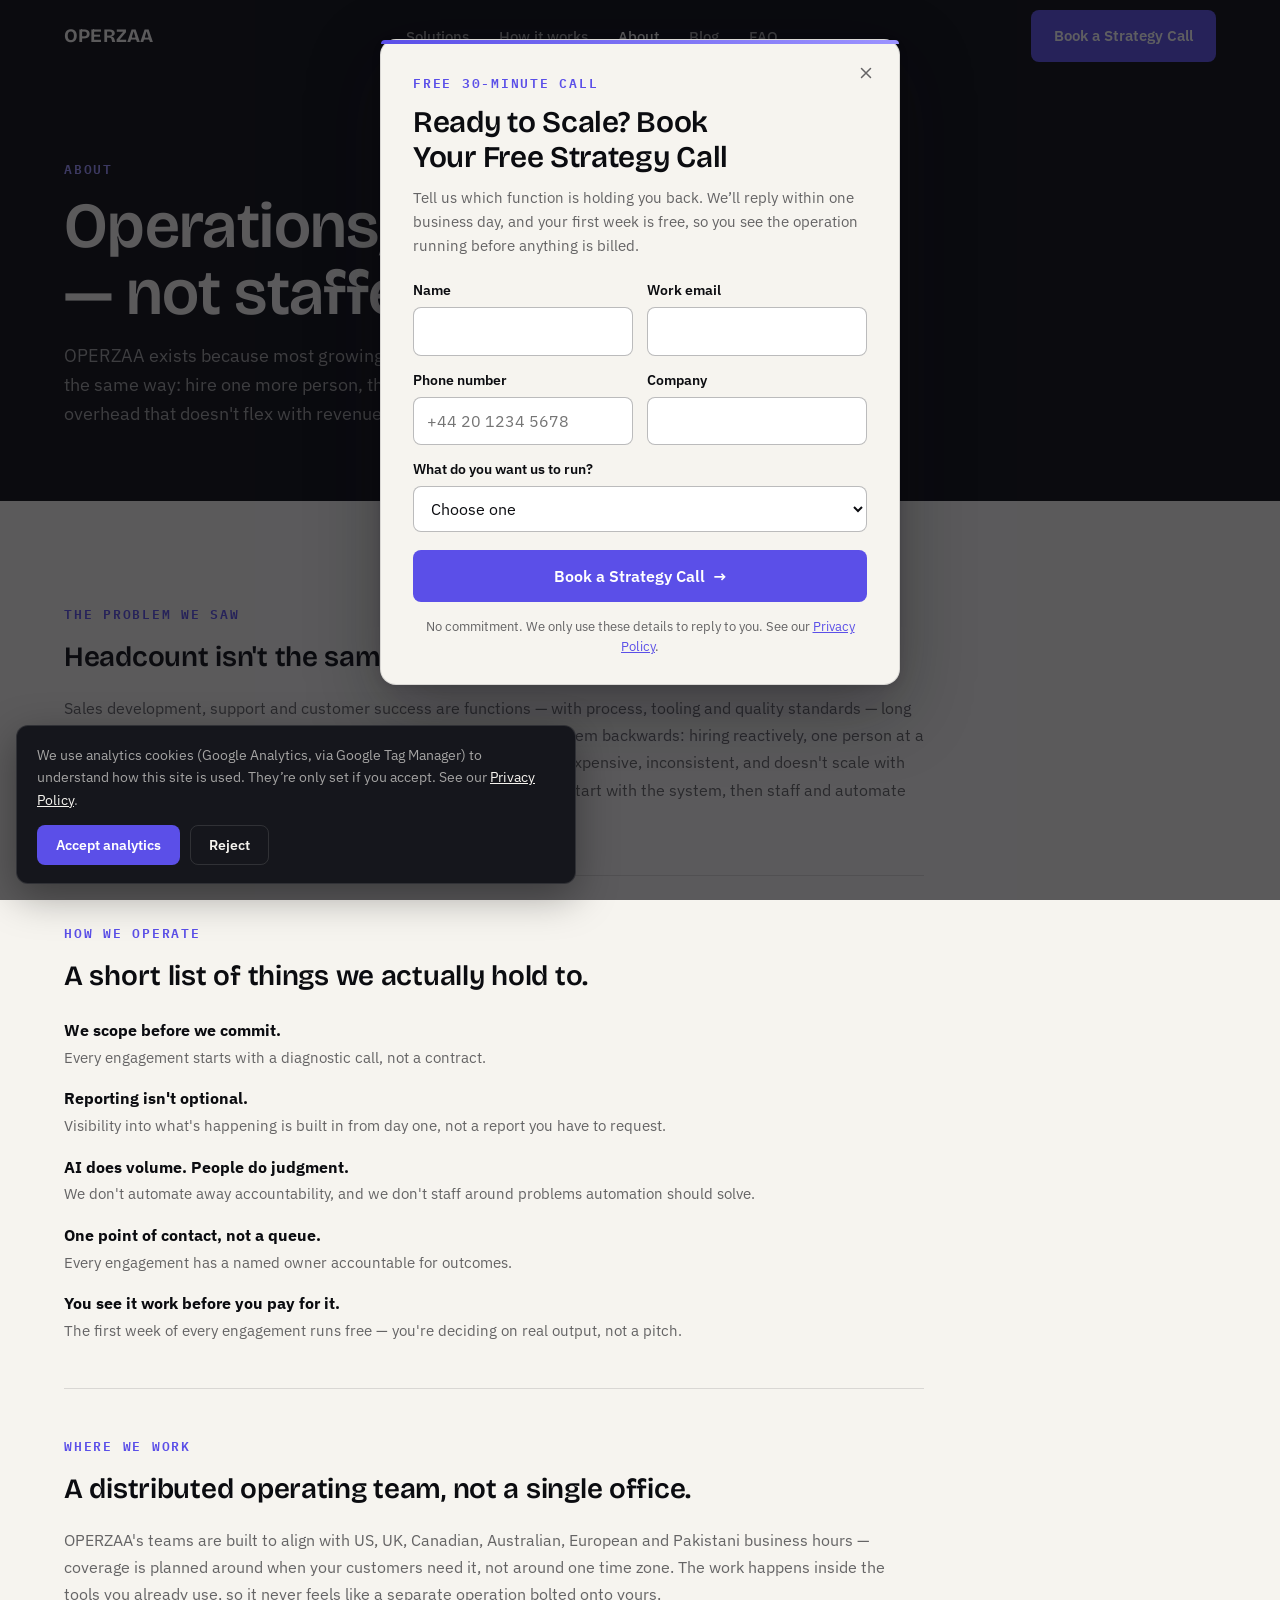
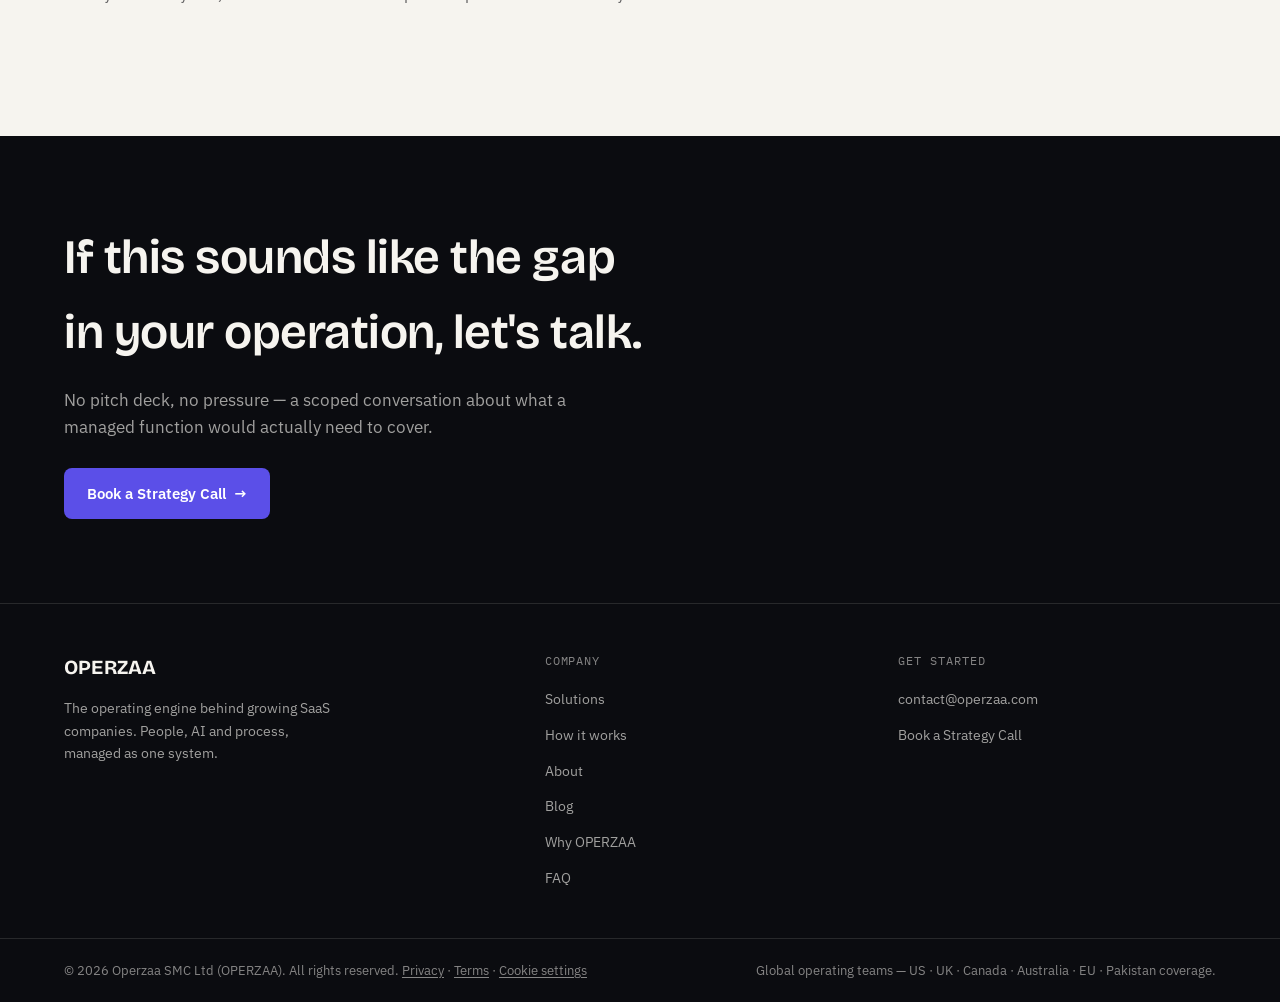
==== commit 16313c71: "Footer legal name, social share image, custom 404 page - Footer on every page: "© 2026 Operzaa SMC L" ====
--- a/about/index.html
+++ b/about/index.html
@@ -33,11 +33,18 @@
 <meta name="description" content="OPERZAA exists because most growing SaaS companies solve operational strain by hiring one more person at a time. We think that's the wrong fix — here's our approach instead.">
 <link rel="icon" href="/favicon.svg" type="image/svg+xml">
 <link rel="canonical" href="https://operzaa.com/about/">
+<meta property="og:site_name" content="OPERZAA">
+<meta property="og:locale" content="en_GB">
 <meta property="og:type" content="website">
 <meta property="og:url" content="https://operzaa.com/about/">
 <meta property="og:title" content="About — OPERZAA">
 <meta property="og:description" content="Operations, run like a system — not staffed like a favor.">
-<meta name="twitter:card" content="summary">
+<meta property="og:image" content="https://operzaa.com/assets/og-image.png">
+<meta property="og:image:width" content="1200">
+<meta property="og:image:height" content="630">
+<meta property="og:image:alt" content="OPERZAA: the operating engine behind growing SaaS companies">
+<meta name="twitter:card" content="summary_large_image">
+<meta name="twitter:image" content="https://operzaa.com/assets/og-image.png">
 <meta name="twitter:title" content="About — OPERZAA">
 <meta name="twitter:description" content="Operations, run like a system — not staffed like a favor.">
 <link rel="preconnect" href="https://fonts.googleapis.com">
@@ -46,6 +53,7 @@
 <link rel="stylesheet" href="https://fonts.googleapis.com/css2?family=Bricolage+Grotesque:opsz,wght@12..96,500;12..96,600;12..96,700&family=IBM+Plex+Sans:wght@400;500;600&family=IBM+Plex+Mono:wght@500;600&display=swap" media="print" onload="this.media='all'">
 <noscript><link rel="stylesheet" href="https://fonts.googleapis.com/css2?family=Bricolage+Grotesque:opsz,wght@12..96,500;12..96,600;12..96,700&family=IBM+Plex+Sans:wght@400;500;600&family=IBM+Plex+Mono:wght@500;600&display=swap"></noscript>
 <style id="site-css">@font-face{font-family:'Bricolage Fallback';src:local('Arial'),local('Liberation Sans'),local('Helvetica'),local('Roboto');size-adjust:97%;ascent-override:95.4%;descent-override:28.4%;line-gap-override:0%}@font-face{font-family:'Plex Sans Fallback';src:local('Arial'),local('Liberation Sans'),local('Helvetica'),local('Roboto');size-adjust:99%;ascent-override:103.5%;descent-override:27.8%;line-gap-override:0%}@font-face{font-family:'Plex Mono Fallback';src:local('Courier New'),local('Liberation Mono'),local('Menlo'),local('Roboto Mono');size-adjust:100%;ascent-override:102.5%;descent-override:27.5%;line-gap-override:0%}:root{--ink-950:#0B0C10;--ink-900:#15161C;--ink-800:#1F212A;--paper-050:#F6F4EF;--paper-100:#EDEAE1;--paper-200:#E1DDD1;--accent:#5B4FE8;--accent-soft:#9C93FF;--accent-dim:#3A32A6;--good:#2E9E6D;--attention:#B4700C;--on-dark-primary: var(--paper-050);--on-dark-secondary: rgba(246,244,239,.64);--on-dark-faint: rgba(246,244,239,.52);--on-dark-border: rgba(246,244,239,.12);--on-dark-surface: var(--ink-900);--on-dark-surface-2: var(--ink-800);--on-light-primary: var(--ink-950);--on-light-secondary: rgba(11,12,16,.62);--on-light-faint: rgba(11,12,16,.58);--on-light-border: rgba(11,12,16,.12);--on-light-surface: #FFFFFF;--on-light-surface-2: var(--paper-100);--font-display:'Bricolage Grotesque','Bricolage Fallback','Hanken Grotesk',system-ui,sans-serif;--font-body:'IBM Plex Sans','Plex Sans Fallback',system-ui,sans-serif;--font-mono:'IBM Plex Mono','Plex Mono Fallback','SFMono-Regular',monospace;--gutter: clamp(20px,5vw,64px);--maxw: 1320px;--radius: 10px}*,*::before,*::after{box-sizing:border-box}html{scroll-behavior:smooth;overflow-x:hidden}@media (prefers-reduced-motion: reduce){html{scroll-behavior:auto}*{animation-duration:0.001ms !important;animation-iteration-count:1 !important;transition-duration:0.001ms !important}}body{margin:0;background: var(--paper-050);color: var(--on-light-primary);font-family: var(--font-body);font-size:16px;line-height:1.55;-webkit-font-smoothing:antialiased}img{max-width:100%;display:block}h1,h2,h3,h4{font-family:var(--font-display);margin:0;text-wrap:balance;letter-spacing:-0.01em}p{margin:0}a{color:inherit}::selection{background:var(--accent);color:#fff}.mono{font-family:var(--font-mono);letter-spacing:.02em}.eyebrow{font-family:var(--font-mono);font-size:12.5px;letter-spacing:.14em;text-transform:uppercase;font-weight:600}.num{font-variant-numeric:tabular-nums}.zone{padding-block: clamp(64px,10vw,120px)}.zone-tight{padding-block: clamp(44px,7vw,84px)}.wrap{max-width:var(--maxw);margin-inline:auto;padding-inline:var(--gutter)}.z-dark{background:var(--ink-950);color:var(--on-dark-primary)}.z-light{background:var(--paper-050);color:var(--on-light-primary)}.z-ink900{background:var(--ink-900);color:var(--on-dark-primary)}.grid{display:grid;gap:32px}.stack{display:flex;flex-direction:column}.btn{display:inline-flex;align-items:center;gap:8px;font-family:var(--font-body);font-weight:600;font-size:15px;padding:13px 22px;border-radius:8px;border:1px solid transparent;cursor:pointer;text-decoration:none;white-space:nowrap;transition:transform .15s ease,background .15s ease,border-color .15s ease,opacity .15s ease}.btn:active{transform:translateY(1px)}.btn-accent{background:var(--accent);color:#fff}.btn-accent:hover{background:#4C41D6}.btn-ghost-dark{border-color:var(--on-dark-border);color:var(--on-dark-primary);background:transparent}.btn-ghost-dark:hover{border-color:rgba(246,244,239,.32);background:rgba(246,244,239,.04)}.btn-ghost-light{border-color:var(--on-light-border);color:var(--on-light-primary);background:transparent}.btn-ghost-light:hover{border-color:rgba(11,12,16,.28);background:rgba(11,12,16,.03)}.btn-arrow{transition:transform .15s ease}.btn:hover .btn-arrow{transform:translateX(3px)}.section-head{max-width:760px}.section-head .eyebrow{display:block;margin-bottom:14px}.section-head h2{font-size:clamp(28px,3.4vw,40px);font-weight:600;line-height:1.12}.section-head p.lede{margin-top:16px;font-size:17px;line-height:1.6}.on-dark .section-head .eyebrow{color:var(--accent-soft)}.on-light .section-head .eyebrow{color:var(--accent)}.on-dark .section-head p.lede{color:var(--on-dark-secondary)}.on-light .section-head p.lede{color:var(--on-light-secondary)}.reveal{opacity:1;transform:none}@media (prefers-reduced-motion: no-preference){.reveal.reveal-armed{opacity:0;transform:translateY(14px);transition:opacity .6s ease,transform .6s ease}.reveal.reveal-armed.is-visible{opacity:1;transform:none}}.nav{position:fixed;top:0;left:0;right:0;z-index:100;border-bottom:1px solid transparent;transition:background .25s ease,border-color .25s ease}.nav.is-scrolled{background:rgba(11,12,16,.78);backdrop-filter:blur(10px);border-bottom-color: var(--on-dark-border)}@media (max-width:767px){.nav.is-scrolled{background:rgba(11,12,16,.94);backdrop-filter:none}}.nav-inner{max-width:var(--maxw);margin-inline:auto;padding-inline:var(--gutter);height:72px;display:flex;align-items:center;justify-content:space-between;gap:24px}.wordmark{font-family:var(--font-display);font-weight:700;font-size:19px;letter-spacing:.01em;color:var(--on-dark-primary);text-decoration:none}.nav-links{display:flex;align-items:center;gap:30px;list-style:none;margin:0;padding:0}.nav-links a{font-size:14.5px;font-weight:500;text-decoration:none;color:var(--on-dark-secondary);transition:color .15s ease}.nav-links a:hover{color:var(--on-dark-primary)}.nav-cta{display:none}@media (min-width:860px){.nav-cta{display:inline-flex}}.nav-links{display:none}@media (min-width:860px){.nav-links{display:flex}}.hero{padding-top:calc(72px + clamp(48px,8vw,96px));padding-bottom:clamp(64px,9vw,110px);background: radial-gradient(1100px 520px at 82% -8%,rgba(91,79,232,.20),transparent 60%),var(--ink-950)}.hero-grid{display:grid;grid-template-columns:minmax(0,1fr);gap:56px;align-items:center}@media (min-width:980px){.hero-grid{grid-template-columns:1.05fr .95fr}}.hero-eyebrow{color:var(--accent-soft);margin-bottom:22px}.hero h1{font-size:clamp(36px,5.2vw,58px);font-weight:600;line-height:1.05;color:var(--on-dark-primary)}.hero-sub{margin-top:22px;max-width:520px;font-size:17.5px;line-height:1.65;color:var(--on-dark-secondary);border-left:2px solid var(--on-dark-border);padding-left:16px}.hero-ctas{display:flex;flex-wrap:wrap;gap:14px;margin-top:34px}.hero-guarantee{margin-top:18px;font-size:13.5px;color:var(--on-dark-faint)}.ops-panel{background:var(--ink-900);border:1px solid var(--on-dark-border);border-radius:14px;overflow:hidden;box-shadow:0 40px 80px -40px rgba(0,0,0,.6)}.ops-head{display:flex;align-items:center;justify-content:space-between;gap:12px;padding:16px 20px;border-bottom:1px solid var(--on-dark-border)}.ops-title{font-size:13.5px;font-weight:600;color:var(--on-dark-primary)}.ops-tag{display:inline-flex;align-items:center;gap:7px;font-size:11px;font-weight:600;letter-spacing:.06em;text-transform:uppercase;color:var(--on-dark-faint)}.ops-dot{width:6px;height:6px;border-radius:50%;background:var(--accent-soft)}@media (prefers-reduced-motion: no-preference){.ops-dot{animation:pulse 2.4s ease-in-out infinite}}@keyframes pulse{0%,100%{opacity:1}50%{opacity:.35}}.ops-body{padding:20px}.ops-stats{display:grid;grid-template-columns:repeat(3,1fr);gap:1px;background:var(--on-dark-border);border:1px solid var(--on-dark-border);border-radius:10px;overflow:hidden}.ops-stat{background:var(--ink-900);padding:14px 16px}.ops-stat .lbl{font-size:11px;color:var(--on-dark-faint);text-transform:uppercase;letter-spacing:.06em;font-weight:600}.ops-stat .val{font-family:var(--font-mono);font-size:22px;font-weight:600;color:var(--on-dark-primary);margin-top:6px}.ops-stat .delta{font-size:12px;margin-top:4px;font-weight:600}.ops-stat .delta.good{color:var(--good)}.ops-fn-list{display:flex;flex-direction:column;gap:1px;background:var(--on-dark-border);border:1px solid var(--on-dark-border);border-radius:10px;overflow:hidden}.ops-fn-row{display:grid;grid-template-columns:auto 1fr auto;align-items:center;gap:12px;background:var(--ink-900);padding:11px 14px}.ops-fn-name{font-size:12.5px;font-weight:600;color:var(--on-dark-primary);min-width:108px}.ops-fn-metric{font-family:var(--font-mono);font-size:12px;color:var(--on-dark-faint);text-align:right}.ops-spark{margin-top:18px}.ops-spark .lbl{font-size:11px;color:var(--on-dark-faint);text-transform:uppercase;letter-spacing:.06em;font-weight:600;margin-bottom:10px;display:block}.ops-queue{margin-top:18px;display:flex;flex-direction:column;gap:8px}.ops-row{display:flex;align-items:center;gap:10px;font-size:13px;color:var(--on-dark-secondary);padding:9px 10px;border:1px solid var(--on-dark-border);border-radius:8px}.pill{font-size:10.5px;font-weight:700;letter-spacing:.05em;text-transform:uppercase;padding:3px 8px;border-radius:20px;display:inline-flex;align-items:center;gap:5px;flex-shrink:0}.pill::before{content:'';width:6px;height:6px;border-radius:50%;background:currentColor}.pill-good{background:rgba(46,158,109,.14);color:#3BB37E}.pill-progress{background:rgba(156,147,255,.16);color:var(--accent-soft)}.pill-attention{background:rgba(180,112,12,.16);color:#E0A64C}.ops-row .rt{margin-left:auto;font-family:var(--font-mono);font-size:11.5px;color:var(--on-dark-faint)}.ops-caption{margin-top:16px;font-size:11.5px;color:var(--on-dark-faint);font-style:italic}.ops-funnel{margin-top:18px;display:flex;flex-direction:column;gap:8px}.ops-funnel-row{display:grid;grid-template-columns:112px 1fr 40px;align-items:center;gap:10px}.ops-funnel-row .fl{font-size:12px;color:var(--on-dark-secondary)}.ops-funnel-track{height:8px;background:rgba(246,244,239,.07);border-radius:4px;overflow:hidden}.ops-funnel-fill{height:100%;border-radius:4px;background:linear-gradient(90deg,var(--accent-dim),var(--accent))}.ops-funnel-row .fv{font-family:var(--font-mono);font-size:12px;color:var(--on-dark-faint);text-align:right}@media (max-width:480px){.ops-head{padding:14px 16px;flex-wrap:wrap;row-gap:6px}.ops-body{padding:14px}.ops-fn-row{grid-template-columns:minmax(0,1fr) auto;row-gap:4px;padding:10px 12px}.ops-fn-name{min-width:0}.ops-fn-metric{grid-column:1 / -1;grid-row:2;text-align:left}}.strip{border-top:1px solid var(--on-dark-border)}.strip-inner{display:grid;gap:22px}@media (min-width:760px){.strip-inner{grid-template-columns:repeat(3,1fr)}}.strip-item{font-size:14.5px;color:var(--on-dark-secondary);padding-block:22px;border-top:1px solid var(--on-dark-border)}@media (min-width:760px){.strip-item{border-top:none;border-left:1px solid var(--on-dark-border);padding-left:22px;padding-block:0}.strip-item:first-child{border-left:none;padding-left:0}}.strip-item strong{display:block;color:var(--on-dark-primary);font-weight:600;margin-bottom:4px}.cascade-dark{background:var(--ink-950);color:var(--on-dark-primary);padding-top:clamp(72px,10vw,120px);padding-bottom:0}.cascade-line{display:flex;flex-direction:column;align-items:flex-start;gap:0;max-width:760px}.cascade-step{position:relative;padding-left:34px;padding-block:20px}.cascade-step::before{content:'';position:absolute;left:5px;top:28px;width:9px;height:9px;border-radius:50%;background:var(--on-dark-faint);border:2px solid var(--ink-950)}.cascade-step::after{content:'';position:absolute;left:9px;top:38px;bottom:-20px;width:1px;background:var(--on-dark-border)}.cascade-step:last-child::after{display:none}.cascade-step p{font-size:clamp(19px,2.4vw,25px);font-weight:500;color:var(--on-dark-primary);line-height:1.35}.cascade-step.symptoms p{font-size:16.5px;font-weight:400;color:var(--on-dark-secondary);line-height:1.7;max-width:600px}.cascade-pivot{position:relative;margin-top:8px;background:var(--paper-050);color:var(--on-light-primary);border-radius:22px 22px 0 0;padding:clamp(48px,7vw,72px) 0 clamp(56px,8vw,90px)}.cascade-pivot::before{content:'';position:absolute;left:34px;top:-1px;width:1px;height:36px;background:var(--accent)}.cascade-brand{padding-left:34px;position:relative}.cascade-brand::before{content:'';position:absolute;left:5px;top:8px;width:11px;height:11px;border-radius:50%;background:var(--accent);box-shadow:0 0 0 5px rgba(91,79,232,.16)}.cascade-brand .word{font-family:var(--font-display);font-weight:700;font-size:clamp(28px,4vw,40px);letter-spacing:.01em}.cascade-brand .desc{margin-top:10px;font-size:16.5px;color:var(--on-light-secondary);max-width:520px}.cascade-outcome{margin-top:30px;padding-left:34px;font-family:var(--font-display);font-weight:600;font-size:clamp(24px,3vw,32px);color:var(--on-light-primary);max-width:640px;text-wrap:balance}.model-flow{display:flex;flex-direction:column;align-items:center;margin-top:56px;text-align:center}.model-node-label{font-family:var(--font-mono);font-size:12px;font-weight:600;letter-spacing:.06em;text-transform:uppercase;color:var(--on-light-secondary);border:1px solid var(--on-light-border);border-radius:20px;padding:9px 20px;background:var(--on-light-surface);display:inline-block}.model-connector{width:1px;height:30px;background:var(--on-light-border)}.model-core{margin-block:2px;display:flex;flex-direction:column;align-items:center}.model-core-word{font-family:var(--font-display);font-weight:700;font-size:clamp(26px,3.6vw,36px);color:var(--on-light-primary);letter-spacing:.01em}.model-core-caption{margin-top:8px;font-size:13px;color:var(--accent);font-weight:600}.model-functions-wrap{position:relative;width:100%;max-width:940px;margin-top:30px;padding-top:28px;border-top:1px solid var(--accent)}.model-functions{display:grid;grid-template-columns:repeat(5,1fr);gap:14px}@media (max-width:900px){.model-functions{grid-template-columns:repeat(2,1fr)}}@media (max-width:520px){.model-functions{grid-template-columns:1fr}}.model-fn{position:relative;border:1px solid var(--on-light-border);border-radius:12px;padding:18px 16px;background:var(--on-light-surface);text-align:left}.model-fn::before{content:'';position:absolute;top:-29px;left:50%;width:1px;height:28px;background:var(--accent);transform:translateX(-50%)}@media (max-width:900px){.model-fn::before{display:none}.model-functions-wrap{border-top-color:var(--on-light-border)}.model-fn{border-top:2px solid var(--accent)}}.fn-label{display:block;font-size:14.5px;font-weight:600;color:var(--on-light-primary)}.fn-desc{display:block;margin-top:6px;font-size:12.5px;color:var(--on-light-secondary)}.tabs{display:flex;flex-wrap:wrap;gap:8px;margin-top:44px;border-bottom:1px solid var(--on-light-border);padding-bottom:0}.tab-btn{font-family:var(--font-body);font-weight:600;font-size:14.5px;padding:12px 4px;margin-right:26px;background:none;border:none;cursor:pointer;color:var(--on-light-faint);border-bottom:2px solid transparent;margin-bottom:-1px;transition:color .15s ease,border-color .15s ease}.tab-btn:hover{color:var(--on-light-primary)}.tab-btn[aria-selected="true"]{color:var(--on-light-primary);border-bottom-color:var(--accent)}.tab-panel{display:none;padding-top:34px}.tab-panel.is-active{display:block}.tab-panel .intro{font-size:18px;line-height:1.6;max-width:660px;color:var(--on-light-primary)}.cap-list{display:flex;flex-wrap:wrap;gap:9px;margin-top:24px}.cap-tag{font-size:13px;font-weight:500;padding:8px 14px;border-radius:20px;border:1px solid var(--on-light-border);color:var(--on-light-secondary);background:var(--on-light-surface)}.team-banner{margin-top:56px;padding:28px 30px;border:1px solid var(--on-light-border);border-radius:14px;background:var(--paper-100);display:grid;gap:16px}@media (min-width:760px){.team-banner{grid-template-columns:auto 1fr;align-items:center}}.team-banner .kicker{font-family:var(--font-mono);font-size:11.5px;font-weight:600;letter-spacing:.08em;text-transform:uppercase;color:var(--accent);white-space:nowrap}.team-banner p{font-size:15px;line-height:1.6;color:var(--on-light-secondary)}.team-banner strong{color:var(--on-light-primary)}.split{display:grid;gap:0;margin-top:52px;border:1px solid var(--on-dark-border);border-radius:14px;overflow:hidden}@media (min-width:820px){.split{grid-template-columns:1fr 1fr}}.split-col{padding:34px 32px}.split-col.human{background:var(--ink-900)}.split-col.ai{background:var(--ink-950);border-top:1px solid var(--on-dark-border)}@media (min-width:820px){.split-col.ai{border-top:none;border-left:1px solid var(--on-dark-border)}}.split-col .kicker{font-family:var(--font-mono);font-size:12px;letter-spacing:.1em;text-transform:uppercase;font-weight:600;color:var(--accent-soft)}.split-col h3{margin-top:14px;font-size:22px;font-weight:600;color:var(--on-dark-primary)}.split-col ul{list-style:none;margin:18px 0 0;padding:0;display:flex;flex-direction:column;gap:11px}.split-col li{font-size:14.5px;color:var(--on-dark-secondary);padding-left:18px;position:relative}.split-col li::before{content:'—';position:absolute;left:0;color:var(--on-dark-faint)}.split-note{padding:22px 32px;background:var(--ink-800);font-size:14px;color:var(--on-dark-secondary);border-top:1px solid var(--on-dark-border)}.split-note strong{color:var(--on-dark-primary)}.steps{margin-top:48px;display:grid;gap:0}.step{display:grid;grid-template-columns:56px 1fr;gap:24px;padding-block:26px;border-top:1px solid var(--on-light-border)}.step:last-child{border-bottom:1px solid var(--on-light-border)}.step .idx{font-family:var(--font-mono);font-size:14px;color:var(--accent);font-weight:600;padding-top:2px}.step h3{font-size:18px;font-weight:600}.step p{margin-top:8px;font-size:14.5px;line-height:1.65;color:var(--on-light-secondary);max-width:600px}.fit-grid{display:grid;gap:16px;margin-top:40px}@media (min-width:760px){.fit-grid{grid-template-columns:1fr 1fr}}.fit-item{display:flex;gap:14px;padding:20px 22px;border:1px solid var(--on-light-border);border-radius:12px;background:var(--on-light-surface)}.fit-check{flex-shrink:0;width:20px;height:20px;margin-top:2px;color:var(--accent)}.fit-item p{font-size:14.5px;line-height:1.55;color:var(--on-light-secondary)}.fit-item strong{color:var(--on-light-primary);display:block;font-size:14.5px;margin-bottom:3px}.quad{display:grid;gap:1px;background:var(--on-dark-border);border:1px solid var(--on-dark-border);border-radius:14px;overflow:hidden;margin-top:48px}@media (min-width:760px){.quad{grid-template-columns:repeat(2,1fr)}}.quad-item{background:var(--ink-900);padding:28px 30px}.quad-item .not{font-size:14px;color:var(--on-dark-faint);text-decoration:line-through;text-decoration-color:rgba(246,244,239,.3)}.quad-item .is{margin-top:8px;font-family:var(--font-display);font-size:20px;font-weight:600;color:var(--on-dark-primary)}.fit-line{margin-top:32px;font-size:14.5px;line-height:1.6;color:var(--on-dark-secondary);max-width:680px}.proof-box{margin-top:40px;border:1px solid var(--on-light-border);border-radius:14px;padding:clamp(28px,4vw,44px);background:var(--on-light-surface);display:grid;gap:28px}@media (min-width:900px){.proof-box{grid-template-columns:1fr 1fr}}.proof-box h3{font-size:20px;font-weight:600;max-width:360px}.proof-list{display:flex;flex-direction:column;gap:16px}.proof-list-item{display:flex;gap:12px;font-size:14.5px;line-height:1.6;color:var(--on-light-secondary)}.proof-list-item .mk{font-family:var(--font-mono);color:var(--accent);font-weight:600;flex-shrink:0}.faq{margin-top:40px;border-top:1px solid var(--on-light-border)}.faq details{border-bottom:1px solid var(--on-light-border);padding-block:20px}.faq summary{cursor:pointer;list-style:none;display:flex;align-items:center;justify-content:space-between;gap:20px;font-size:16.5px;font-weight:500;color:var(--on-light-primary)}.faq summary::-webkit-details-marker{display:none}.faq summary .plus{font-family:var(--font-mono);font-size:20px;color:var(--on-light-faint);flex-shrink:0;transition:transform .2s ease}.faq details[open] summary .plus{transform:rotate(45deg)}.faq .a{margin-top:14px;font-size:14.5px;line-height:1.7;color:var(--on-light-secondary);max-width:680px}.final-cta{text-align:left}.final-cta h2{font-size:clamp(30px,4.4vw,48px);font-weight:600;max-width:720px;color:var(--on-dark-primary)}.final-cta p.lede{margin-top:18px;font-size:17px;color:var(--on-dark-secondary);max-width:560px}.final-ctas{display:flex;flex-wrap:wrap;gap:14px;margin-top:34px}.footer{border-top:1px solid var(--on-dark-border)}.footer-top{display:grid;gap:36px;padding-block:48px}@media (min-width:760px){.footer-top{grid-template-columns:1.4fr 1fr 1fr}}.footer-brand .wordmark{font-size:20px}.footer-brand p{margin-top:14px;font-size:14px;color:var(--on-dark-secondary);max-width:280px;line-height:1.6}.footer-col .h{font-family:var(--font-mono);font-size:11.5px;letter-spacing:.08em;text-transform:uppercase;color:var(--on-dark-faint);margin-bottom:16px}.footer-col ul{list-style:none;margin:0;padding:0;display:flex;flex-direction:column;gap:11px}.footer-col a{font-size:14px;color:var(--on-dark-secondary);text-decoration:none}.footer-col a:hover{color:var(--on-dark-primary)}.footer-bottom{display:flex;flex-wrap:wrap;gap:12px;justify-content:space-between;padding-block:22px;border-top:1px solid var(--on-dark-border);font-size:12.5px;color:var(--on-dark-faint)}.on-light .eyebrow{color:var(--accent)}.on-dark .eyebrow{color:var(--accent-soft)}.section-head h2,.section-head h1{font-size:clamp(28px,3.4vw,40px);font-weight:600;line-height:1.12;font-family:var(--font-display);margin:0;text-wrap:balance;letter-spacing:-0.01em}.nav-mobile{display:block;position:relative}@media (min-width:860px){.nav-mobile{display:none}}.nav-mobile summary{list-style:none;cursor:pointer;color:var(--on-dark-primary);width:32px;height:32px;display:flex;align-items:center;justify-content:center}.nav-mobile summary::-webkit-details-marker{display:none}.nav-burger-lines{display:flex;flex-direction:column;gap:5px;width:20px}.nav-burger-lines span{display:block;height:1.5px;background:var(--on-dark-primary);border-radius:1px}.nav-mobile[open] .nav-burger-lines span:nth-child(1){transform:translateY(6.5px) rotate(45deg)}.nav-mobile[open] .nav-burger-lines span:nth-child(2){opacity:0}.nav-mobile[open] .nav-burger-lines span:nth-child(3){transform:translateY(-6.5px) rotate(-45deg)}.nav-mobile-panel{position:fixed;top:72px;left:0;right:0;background:var(--ink-950);border-bottom:1px solid var(--on-dark-border);padding:8px var(--gutter) 24px;display:flex;flex-direction:column}.nav-mobile-panel a{padding:14px 0;font-size:16px;font-weight:500;color:var(--on-dark-secondary);text-decoration:none;border-bottom:1px solid var(--on-dark-border)}.nav-mobile-panel a:last-of-type{border-bottom:none}.nav-mobile-panel .btn{margin-top:16px;justify-content:center}.nav-links a[aria-current="page"]{color:var(--on-dark-primary)}.page-header{padding-top:calc(72px + clamp(44px,8vw,88px));padding-bottom:clamp(44px,7vw,72px)}.page-header .section-head{max-width:920px}.page-header .section-head h1{font-size:clamp(38px,5.6vw,64px);line-height:1.04}.page-header .section-head p.lede{max-width:660px;font-size:18px}.solutions-detail{display:flex;flex-direction:column;margin-top:8px}.solution-block{padding-block:44px;border-top:1px solid var(--on-light-border)}.solution-block:first-child{border-top:none;padding-top:16px}.solution-block-head{display:flex;flex-direction:column;gap:10px;max-width:760px}.solution-block-head h2{font-size:clamp(22px,2.6vw,28px);font-weight:600}.solution-intro{margin-top:14px;font-size:16px;line-height:1.65;color:var(--on-light-secondary);max-width:740px}.page-cta{margin-top:56px;display:flex;justify-content:flex-start}.workflow-stages{display:flex;align-items:stretch;gap:0;margin-top:2px;flex-wrap:wrap}.wf-stage{flex:1 1 190px;min-width:170px;background:var(--ink-950);border:1px solid var(--on-dark-border);border-radius:10px;padding:16px;display:flex;flex-direction:column;gap:8px}.wf-num{font-family:var(--font-mono);font-size:11px;color:var(--on-dark-faint);font-weight:600}.wf-pill{align-self:flex-start;font-size:10px;font-weight:700;letter-spacing:.05em;text-transform:uppercase;padding:3px 9px;border-radius:20px}.wf-pill-in{background:rgba(246,244,239,.10);color:var(--on-dark-secondary)}.wf-pill-ai{background:rgba(156,147,255,.18);color:var(--accent-soft)}.wf-pill-handoff{background:rgba(180,112,12,.16);color:#E0A64C}.wf-pill-human{background:rgba(46,158,109,.16);color:var(--good)}.wf-desc{font-size:13px;color:var(--on-dark-primary);line-height:1.5}.wf-meta{font-size:11px;color:var(--on-dark-faint);font-family:var(--font-mono);margin-top:auto;padding-top:4px}.wf-arrow{display:flex;align-items:center;justify-content:center;padding-inline:8px;color:var(--on-dark-faint);font-size:16px;flex:0 0 auto}@media (max-width:760px){.workflow-stages{flex-direction:column}.wf-arrow{transform:rotate(90deg);padding-block:2px;align-self:center}}.steps-detail{display:flex;flex-direction:column;margin-top:8px}.step-detail{padding-block:40px;border-top:1px solid var(--on-light-border)}.step-detail:first-child{border-top:none;padding-top:16px}.step-detail-head{display:flex;align-items:baseline;gap:16px}.step-detail-head .idx{font-family:var(--font-mono);font-size:14px;color:var(--accent);font-weight:600}.step-detail-head h2{font-size:clamp(20px,2.4vw,26px);font-weight:600}.step-detail-body{margin-top:12px;font-size:16px;line-height:1.65;color:var(--on-light-secondary);max-width:740px}.step-sub{display:grid;gap:20px;margin-top:22px;max-width:860px}@media (min-width:700px){.step-sub{grid-template-columns:1fr 1fr}}.step-sub-label{display:block;font-family:var(--font-mono);font-size:11px;font-weight:600;letter-spacing:.06em;text-transform:uppercase;color:var(--on-light-faint);margin-bottom:6px}.step-sub p{font-size:13.5px;line-height:1.6;color:var(--on-light-secondary)}.diag-list{display:flex;flex-direction:column;gap:16px;margin-top:32px;max-width:820px}.diag-item{display:flex;gap:14px;font-size:15px;line-height:1.6;color:var(--on-dark-secondary)}.diag-item .mk{font-family:var(--font-mono);color:var(--accent-soft);font-weight:600;flex-shrink:0}.about-block{padding-block:44px;border-top:1px solid var(--on-light-border);max-width:860px}.about-block:first-child{border-top:none;padding-top:16px}.about-block h2{margin-top:10px;font-size:clamp(22px,2.6vw,28px);font-weight:600}.about-block>p{margin-top:16px;font-size:16px;line-height:1.7;color:var(--on-light-secondary)}.principle-list{display:flex;flex-direction:column;gap:16px;margin-top:20px}.principle-item{font-size:15px;line-height:1.65;color:var(--on-light-secondary)}.principle-item strong{color:var(--on-light-primary);display:block;margin-bottom:2px;font-size:15.5px}.sol-preview-grid{display:grid;gap:14px;margin-top:40px}@media (min-width:700px){.sol-preview-grid{grid-template-columns:repeat(3,1fr)}}@media (min-width:1000px){.sol-preview-grid{grid-template-columns:repeat(5,1fr)}}.sol-preview-card{border:1px solid var(--on-light-border);border-radius:12px;padding:18px 16px;background:var(--on-light-surface)}.sol-preview-card .fn-label{display:block;font-size:14px;font-weight:600;color:var(--on-light-primary)}.sol-preview-card .fn-desc{display:block;margin-top:6px;font-size:12.5px;line-height:1.5;color:var(--on-light-secondary)}.blog-grid{display:flex;flex-direction:column;margin-top:8px}.blog-card{display:block;padding-block:32px;border-top:1px solid var(--on-light-border);text-decoration:none;color:inherit}.blog-card:first-child{border-top:none;padding-top:16px}.blog-card time{font-family:var(--font-mono);font-size:12px;font-weight:600;letter-spacing:.06em;text-transform:uppercase;color:var(--on-light-faint)}.blog-card h2{margin-top:10px;font-size:clamp(20px,2.4vw,26px);font-weight:600;color:var(--on-light-primary)}.blog-card p{margin-top:10px;font-size:15px;line-height:1.65;color:var(--on-light-secondary);max-width:700px}.blog-card .read-more{display:inline-block;margin-top:14px;font-size:13.5px;font-weight:600;color:var(--accent)}.blog-empty{padding-block:32px;border-top:1px solid var(--on-light-border);font-size:15px;color:var(--on-light-secondary);max-width:600px}.article-meta{display:flex;gap:10px;align-items:center;font-family:var(--font-mono);font-size:12px;font-weight:600;letter-spacing:.06em;text-transform:uppercase;color:var(--on-dark-faint)}.article-body{max-width:720px;margin-top:8px}.article-body p{font-size:16.5px;line-height:1.75;color:var(--on-light-secondary);margin-top:20px}.article-body p:first-child{margin-top:0}.article-body h2{margin-top:40px;font-size:clamp(21px,2.4vw,26px);font-weight:600;color:var(--on-light-primary)}.article-body strong{color:var(--on-light-primary)}.article-back{display:inline-block;margin-bottom:24px;font-size:13.5px;font-weight:600;color:var(--accent);text-decoration:none}.contact-grid{display:grid;gap:40px}@media (min-width:900px){.contact-grid{grid-template-columns:1.3fr .7fr;gap:64px}}.contact-form{display:grid;gap:18px;max-width:720px}@media (min-width:640px){.contact-form .row-2{display:grid;grid-template-columns:1fr 1fr;gap:18px}}.contact-form .row-2{display:grid;gap:18px}.field{display:flex;flex-direction:column;gap:7px}.field label{font-size:14px;font-weight:600;color:var(--on-light-primary)}.field .opt{font-weight:400;color:var(--on-light-faint)}.field input,.field select,.field textarea{font:inherit;font-size:16px;color:var(--on-light-primary);background:var(--on-light-surface);border:1px solid rgba(11,12,16,.28);border-radius:8px;padding:12px 14px;width:100%}.field textarea{min-height:140px;resize:vertical}.field input:focus,.field select:focus,.field textarea:focus{outline:2px solid var(--accent);outline-offset:1px;border-color:var(--accent)}.form-hp{position:absolute;left:-9999px;width:1px;height:1px;overflow:hidden}.form-note{font-size:13.5px;line-height:1.6;color:var(--on-light-secondary)}.form-note a{color:var(--accent)}.contact-form .btn{justify-self:start}.contact-aside{display:flex;flex-direction:column;gap:22px;font-size:15px;line-height:1.65;color:var(--on-light-secondary)}.contact-aside h2{font-size:20px;font-weight:600;color:var(--on-light-primary);margin-bottom:6px}.contact-aside a{color:var(--accent);font-weight:600}.cc-banner{position:fixed;left:16px;right:16px;bottom:16px;z-index:100;max-width:560px;background:var(--ink-900);color:var(--on-dark-primary);border:1px solid var(--on-dark-border);border-radius:12px;padding:18px 20px;box-shadow:0 12px 40px rgba(0,0,0,.35);font-size:14px;line-height:1.6}.cc-banner p{color:var(--on-dark-secondary)}.cc-banner a{color:var(--on-dark-primary)}.cc-actions{display:flex;flex-wrap:wrap;gap:10px;margin-top:14px}.cc-actions .btn{padding:10px 18px;font-size:14px}.cc-link{background:none;border:0;padding:0;font:inherit;color:inherit;text-decoration:underline;text-underline-offset:2px;cursor:pointer}.oz-modal{position:fixed;inset:0;z-index:150;display:flex;align-items:center;justify-content:center;padding:24px 16px calc(24px + var(--oz-cc-offset,0px));background:rgba(11,12,16,.66);overflow-y:auto;overscroll-behavior:contain;opacity:0;transition:opacity .28s ease}.oz-modal.is-open{opacity:1}.oz-modal[hidden]{display:none}.oz-modal-card{position:relative;width:100%;max-width:520px;margin:auto;background:var(--paper-050);color:var(--on-light-primary);border:1px solid var(--on-light-border);border-radius:16px;box-shadow:0 24px 70px rgba(11,12,16,.35),0 2px 8px rgba(11,12,16,.12);padding:34px 32px 28px;transform:translateY(14px) scale(.98);transition:transform .32s cubic-bezier(.2,.8,.2,1)}.oz-modal.is-open .oz-modal-card{transform:none}.oz-modal-card:focus{outline:none}.oz-modal-card::before{content:"";position:absolute;left:0;right:0;top:0;height:4px;border-radius:16px 16px 0 0;background:linear-gradient(90deg,var(--accent),var(--accent-soft))}.oz-modal-close{position:absolute;top:14px;right:14px;width:38px;height:38px;border-radius:999px;display:inline-flex;align-items:center;justify-content:center;background:transparent;border:1px solid transparent;color:var(--on-light-secondary);cursor:pointer;transition:background .15s ease,color .15s ease}.oz-modal-close:hover{background:rgba(11,12,16,.06);color:var(--on-light-primary)}.oz-modal-close:focus-visible{outline:2px solid var(--accent);outline-offset:1px}.oz-modal-close svg{width:18px;height:18px}.oz-modal .eyebrow{display:block;color:var(--accent);margin-bottom:12px}.oz-modal h2{font-size:clamp(24px,4.4vw,30px);font-weight:600;line-height:1.15;padding-right:28px}.oz-modal .oz-modal-sub{margin:12px 0 0;font-size:15px;line-height:1.6;color:var(--on-light-secondary)}.oz-modal-form{display:grid;gap:14px;margin-top:22px}.oz-modal-form .row-2{display:grid;gap:14px}@media (min-width:360px){.oz-modal-form .row-2{grid-template-columns:1fr 1fr}}.oz-modal-form .field{gap:6px}.oz-modal-form .field label{font-size:13.5px}.oz-modal-form .field input,.oz-modal-form .field select{padding:11px 13px}.oz-modal-form .btn{width:100%;justify-content:center;margin-top:4px;padding:15px 22px;font-size:16px}.oz-modal-form .form-note{margin:0;font-size:12.5px;text-align:center}html.oz-modal-lock,html.oz-modal-lock body{overflow:hidden}@media (max-width:479px){.oz-modal{padding:12px 12px calc(12px + var(--oz-cc-offset,0px))}.oz-modal-card{padding:26px 18px 20px;border-radius:14px}.oz-modal .eyebrow{font-size:11.5px;margin-bottom:8px}.oz-modal h2{font-size:22px}.oz-modal .oz-modal-sub{font-size:14px;margin-top:8px;line-height:1.5}.oz-modal-form{gap:10px;margin-top:16px}.oz-modal-form .row-2{gap:10px}.oz-modal-form .field{gap:4px}.oz-modal-form .field label{font-size:13px}.oz-modal-form .field input,.oz-modal-form .field select{padding:10px 12px}}.cc-banner{z-index:160}</style>
+<script type="application/ld+json">{"@context":"https://schema.org","@graph":[{"@type":"Organization","@id":"https://operzaa.com/#organization","name":"OPERZAA","legalName":"Operzaa SMC Ltd","alternateName":["Operzaa","Operzaa SMC"],"url":"https://operzaa.com/","logo":"https://operzaa.com/favicon.svg","email":"contact@operzaa.com","description":"OPERZAA is the operating engine behind growing SaaS companies: sales development, customer support, customer success, AI and automation, and SaaS operations run by specialized teams and AI as one managed function.","areaServed":[{"@type":"Country","name":"United Kingdom"},{"@type":"Place","name":"Europe"},{"@type":"Country","name":"United States"},{"@type":"Country","name":"Pakistan"}],"contactPoint":[{"@type":"ContactPoint","contactType":"sales","email":"contact@operzaa.com","url":"https://operzaa.com/contact/","availableLanguage":["en"]}],"knowsAbout":["SaaS operations","Sales development","SDR outsourcing","Customer support","Customer success","AI automation","Managed operations"]},{"@type":"AboutPage","url":"https://operzaa.com/about/","about":{"@id":"https://operzaa.com/#organization"}}]}</script>
 </head>
 <body>
 <!-- Google Tag Manager (noscript) -->
@@ -154,7 +162,7 @@
       </div>
     </div>
     <div class="wrap footer-bottom">
-      <span>© 2026 OPERZAA. All rights reserved. <a href="/privacy/" style="color:inherit; text-decoration:underline; text-underline-offset:2px;">Privacy</a> · <a href="/terms/" style="color:inherit; text-decoration:underline; text-underline-offset:2px;">Terms</a> · <button type="button" class="cc-link" data-cookie-settings>Cookie settings</button></span>
+      <span>© 2026 Operzaa SMC Ltd (OPERZAA). All rights reserved. <a href="/privacy/" style="color:inherit; text-decoration:underline; text-underline-offset:2px;">Privacy</a> · <a href="/terms/" style="color:inherit; text-decoration:underline; text-underline-offset:2px;">Terms</a> · <button type="button" class="cc-link" data-cookie-settings>Cookie settings</button></span>
       <span>Global operating teams — US · UK · Canada · Australia · EU · Pakistan coverage.</span>
     </div>
   </footer>
